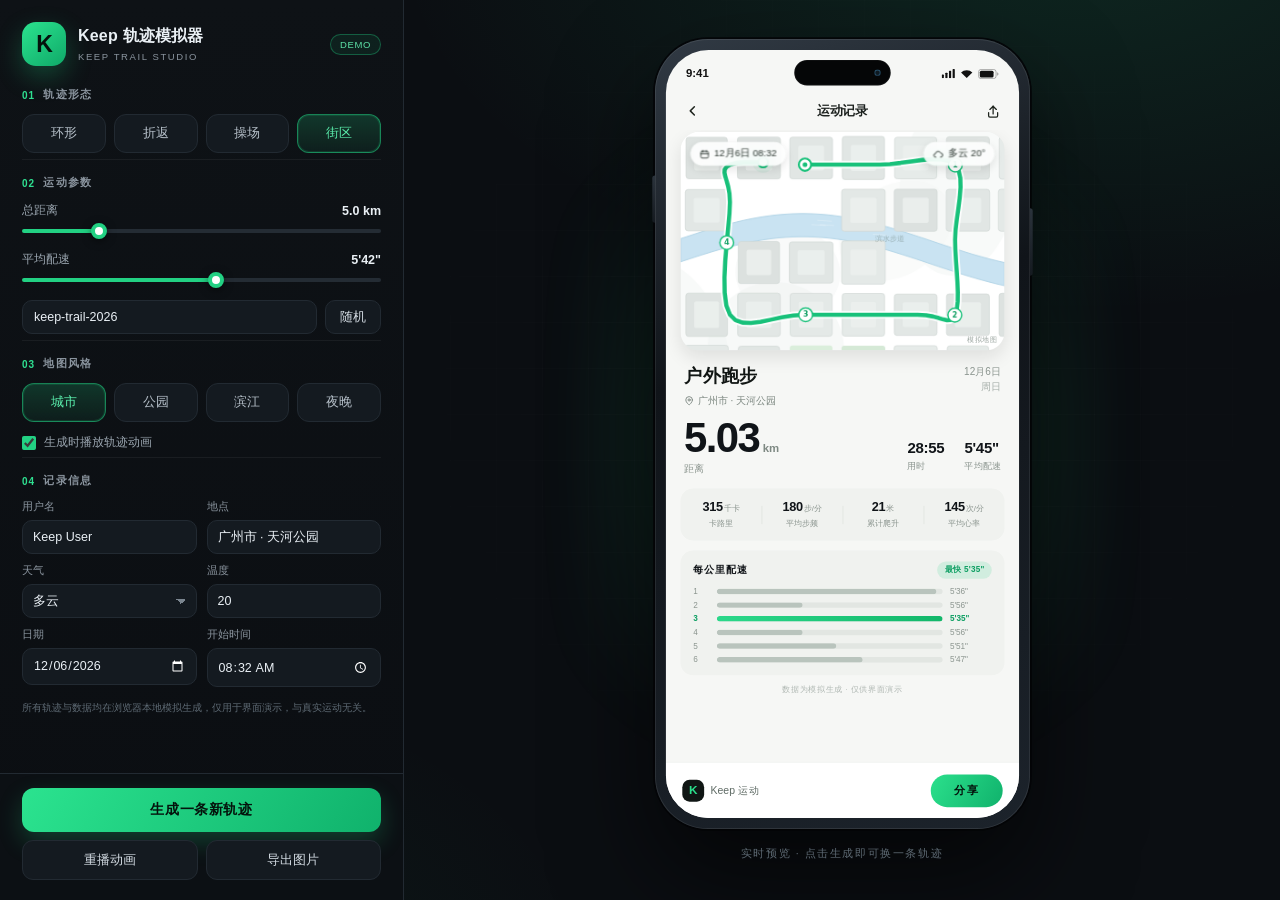
==== keep-run/index.html @ b990b06e "feat: 模拟Keep运动轨迹网页 Co-authored-by: traeagent <traeagent@users.noreply.github.com>" ====
<!DOCTYPE html>
<html lang="zh-CN">
<head>
<meta charset="UTF-8">
<meta name="viewport" content="width=device-width, initial-scale=1">
<title>Keep 轨迹模拟器 · Keep Trail Studio</title>
<style>
  :root{
    --bg:#0B0E12;
    --panel:#11151A;
    --line:#222A32;
    --text:#EAF0F5;
    --muted:#8A949E;
    --green:#22D183;
    --green-deep:#12B76A;
    --font: -apple-system, BlinkMacSystemFont, "PingFang SC", "Hiragino Sans GB", "Microsoft YaHei", "Helvetica Neue", Arial, sans-serif;
  }
  *{box-sizing:border-box;margin:0;padding:0}
  html,body{min-height:100%}
  body{
    background:
      radial-gradient(1100px 620px at 84% -8%, rgba(34,209,131,.13), transparent 62%),
      radial-gradient(900px 520px at 4% 108%, rgba(34,209,131,.07), transparent 60%),
      var(--bg);
    color:var(--text);
    font-family:var(--font);
    -webkit-font-smoothing:antialiased;
    text-rendering:optimizeLegibility;
  }
  button, input, select{font-family:inherit}
  button{cursor:pointer}
  ::selection{background:rgba(34,209,131,.28)}

  .app{display:grid;grid-template-columns:404px 1fr;min-height:100vh}

  /* ============ 左侧控制面板 ============ */
  .panel{
    height:100vh;position:sticky;top:0;display:flex;flex-direction:column;
    background:linear-gradient(180deg,#0E1216 0%,#0B0E12 100%);
    border-right:1px solid var(--line);
  }
  .brand{display:flex;align-items:center;gap:12px;padding:22px 22px 18px}
  .brand-mark{
    width:44px;height:44px;border-radius:14px;flex:none;
    background:linear-gradient(140deg,#2BE38F,#0FA968);
    display:grid;place-items:center;
    color:#04120C;font-weight:900;font-size:23px;letter-spacing:-1px;
    box-shadow:0 10px 26px rgba(34,209,131,.28);
  }
  .brand h1{font-size:16px;font-weight:700;letter-spacing:.2px}
  .brand p{font-size:9.5px;color:var(--muted);letter-spacing:1.6px;text-transform:uppercase;margin-top:4px}
  .badge{
    margin-left:auto;font-size:9.5px;padding:4px 9px;border-radius:999px;flex:none;
    border:1px solid rgba(34,209,131,.35);color:#5EE3A8;background:rgba(34,209,131,.08);
    letter-spacing:.6px;
  }

  .panel-body{flex:1;overflow-y:auto;padding:0 22px 14px;scrollbar-width:thin;scrollbar-color:#2A323B transparent}
  .panel-body::-webkit-scrollbar{width:6px}
  .panel-body::-webkit-scrollbar-thumb{background:#2A323B;border-radius:3px}
  .panel-body::-webkit-scrollbar-track{background:transparent}

  section{padding:16px 0 6px;border-top:1px solid rgba(255,255,255,.055)}
  section:first-child{border-top:none;padding-top:4px}
  h2{
    font-size:10.5px;letter-spacing:1.4px;color:var(--muted);font-weight:600;
    margin-bottom:12px;display:flex;align-items:center;gap:8px;text-transform:uppercase;
  }
  h2 i{font-style:normal;color:#2FE091;font-weight:700;font-size:10px;letter-spacing:1px}

  .chips{display:grid;grid-template-columns:repeat(4,1fr);gap:8px}
  .chip{
    padding:10px 4px;border-radius:12px;border:1px solid var(--line);
    background:#141A20;color:#B7C1CA;font-size:12.5px;font-weight:500;
    transition:border-color .18s, color .18s, background .18s, box-shadow .18s;
  }
  .chip:hover{border-color:#33404C;color:#fff}
  .chip.active{
    background:linear-gradient(180deg,rgba(34,209,131,.20),rgba(34,209,131,.07));
    border-color:rgba(34,209,131,.55);color:#5BF0AE;
    box-shadow:inset 0 0 0 1px rgba(34,209,131,.14);
  }

  .field-row{margin-bottom:14px}
  .field-row:last-child{margin-bottom:2px}
  .field-row label{display:flex;justify-content:space-between;align-items:center;font-size:12px;color:#9AA5AF}
  .field-row label b{color:#EAF0F5;font-size:12.5px;font-variant-numeric:tabular-nums;font-weight:600}
  input[type=range]{
    -webkit-appearance:none;appearance:none;width:100%;height:4px;border-radius:4px;
    background:linear-gradient(90deg,#22D183 var(--fill,50%),#242C34 var(--fill,50%));
    outline:none;margin-top:10px;
  }
  input[type=range]::-webkit-slider-thumb{
    -webkit-appearance:none;width:16px;height:16px;border-radius:50%;
    background:#fff;border:4px solid #22D183;
    box-shadow:0 2px 8px rgba(0,0,0,.5);cursor:pointer;
  }
  input[type=range]::-moz-range-thumb{
    width:9px;height:9px;border-radius:50%;background:#fff;border:4px solid #22D183;cursor:pointer;
  }

  .seed-row{display:flex;gap:8px;margin-top:2px}
  .seed-row input{
    flex:1;min-width:0;background:#141A20;border:1px solid var(--line);color:#EAF0F5;
    border-radius:10px;padding:9px 11px;font-size:12.5px;outline:none;transition:border-color .18s;
  }
  .seed-row input:focus{border-color:rgba(34,209,131,.55)}

  .ghost{
    background:#141A20;border:1px solid var(--line);color:#D3DBE2;border-radius:10px;
    padding:0 14px;font-size:12.5px;transition:border-color .18s, color .18s, background .18s;
  }
  .ghost:hover{border-color:#3A4652;color:#fff}
  .ghost:active{transform:translateY(1px)}

  .grid2{display:grid;grid-template-columns:1fr 1fr;gap:10px}
  .input{display:flex;flex-direction:column;gap:6px;font-size:10.5px;color:var(--muted)}
  .input input,.input select{
    background:#141A20;border:1px solid var(--line);color:#EAF0F5;border-radius:10px;
    padding:9px 10px;font-size:12.5px;width:100%;outline:none;color-scheme:dark;
    transition:border-color .18s;
  }
  .input input:focus,.input select:focus{border-color:rgba(34,209,131,.55)}
  .input select{appearance:none;-webkit-appearance:none;background-image:linear-gradient(45deg,transparent 50%,#7A858F 50%),linear-gradient(135deg,#7A858F 50%,transparent 50%);background-position:calc(100% - 15px) 50%,calc(100% - 10px) 50%;background-size:5px 5px,5px 5px;background-repeat:no-repeat}
  .checkbox{display:flex;align-items:center;gap:8px;font-size:12px;color:#9AA5AF;margin-top:12px;cursor:pointer;user-select:none}
  .checkbox input{accent-color:#22D183;width:14px;height:14px}
  .hint{font-size:10px;color:#5E6A74;line-height:1.7;margin-top:12px}

  .panel-actions{
    padding:14px 22px 20px;border-top:1px solid var(--line);background:#0C1014;
    display:grid;grid-template-columns:1fr 1fr;gap:8px;flex:none;
  }
  .primary{
    grid-column:1/-1;height:44px;border:none;border-radius:12px;
    background:linear-gradient(120deg,#2BE38F,#10B26C);
    color:#04130C;font-size:13.5px;font-weight:800;letter-spacing:.6px;
    box-shadow:0 10px 24px rgba(34,209,131,.24);transition:filter .18s, transform .08s;
  }
  .primary:hover{filter:brightness(1.06)}
  .primary:active{transform:translateY(1px)}
  .panel-actions .ghost{height:40px;border-radius:11px}

  /* ============ 右侧舞台 ============ */
  .stage{
    position:relative;display:flex;flex-direction:column;align-items:center;justify-content:center;
    gap:18px;padding:32px 24px;min-height:100vh;overflow:hidden;
  }
  .stage::before{
    content:'';position:absolute;inset:0;pointer-events:none;
    background-image:
      linear-gradient(rgba(255,255,255,.026) 1px,transparent 1px),
      linear-gradient(90deg,rgba(255,255,255,.026) 1px,transparent 1px);
    background-size:46px 46px;
    -webkit-mask-image:radial-gradient(circle at 50% 42%,#000 0%,transparent 74%);
    mask-image:radial-gradient(circle at 50% 42%,#000 0%,transparent 74%);
  }
  .phone-holder{position:relative;isolation:isolate}
  .phone-holder::before{
    content:'';position:absolute;inset:-70px;z-index:-1;pointer-events:none;
    background:radial-gradient(circle,rgba(34,209,131,.17),transparent 66%);
    filter:blur(26px);
  }
  .stage-caption{font-size:10.5px;color:#5E6A74;letter-spacing:1.6px;position:relative;z-index:1}

  .phone{
    position:absolute;top:0;left:0;width:412px;height:868px;padding:12px;
    border-radius:58px;transform-origin:top left;
    background:linear-gradient(160deg,#313A44 0%,#101419 38%,#1C232B 100%);
    box-shadow:
      0 50px 110px rgba(0,0,0,.62),
      0 0 0 1px rgba(255,255,255,.09) inset,
      0 0 0 2px #05070A;
  }
  .phone::before{
    content:'';position:absolute;right:-3px;top:186px;width:3px;height:74px;border-radius:0 3px 3px 0;
    background:linear-gradient(180deg,#2B333C,#151A20);
  }
  .phone::after{
    content:'';position:absolute;left:-3px;top:150px;width:3px;height:52px;border-radius:3px 0 0 3px;
    background:linear-gradient(180deg,#2B333C,#151A20);
  }

  .screen{
    position:relative;width:100%;height:100%;border-radius:47px;overflow:hidden;
    background:#F6F7F5;color:#101418;display:flex;flex-direction:column;
  }
  .island{
    position:absolute;top:11px;left:50%;transform:translateX(-50%);
    width:106px;height:28px;border-radius:16px;background:#050607;z-index:20;
    box-shadow:inset 0 0 0 1px rgba(255,255,255,.05);
  }
  .island::after{
    content:'';position:absolute;right:11px;top:50%;transform:translateY(-50%);
    width:7px;height:7px;border-radius:50%;background:#0F1A22;
    box-shadow:inset 0 0 0 1px rgba(90,190,255,.35);
  }

  .statusbar{
    height:46px;flex:none;display:flex;align-items:center;justify-content:space-between;
    padding:6px 22px 0;font-size:12.5px;font-weight:600;color:#111;
  }
  .sb-icons{display:flex;align-items:center;gap:5px}
  .sb-icons svg{display:block}

  .navbar{
    height:42px;flex:none;display:flex;align-items:center;justify-content:space-between;
    padding:0 14px;
  }
  .navbar .nav-title{font-size:14px;font-weight:600;color:#1C211E}
  .icon-btn{
    width:30px;height:30px;border-radius:50%;border:none;background:transparent;color:#20261F;
    display:grid;place-items:center;
  }
  .icon-btn:hover{background:#EDEFEC}

  .screen-scroll{
    flex:1;overflow-y:auto;overflow-x:hidden;scrollbar-width:none;
    padding-bottom:6px;
  }
  .screen-scroll::-webkit-scrollbar{display:none}

  .map-card{
    position:relative;height:240px;margin:2px 16px 0;border-radius:20px;overflow:hidden;
    background:#E9ECEA;box-shadow:0 8px 20px rgba(16,24,20,.10);
  }
  .map-card canvas{position:absolute;inset:0;width:100%;height:100%;display:block}
  .map-chip{
    position:absolute;top:11px;display:flex;align-items:center;gap:5px;
    padding:6px 10px;border-radius:999px;background:rgba(255,255,255,.84);
    -webkit-backdrop-filter:blur(8px);backdrop-filter:blur(8px);
    font-size:10.5px;color:#26312B;font-weight:500;
    box-shadow:0 4px 12px rgba(0,0,0,.12);
  }
  .map-chip.left{left:11px}
  .map-chip.right{right:11px}
  .map-attr{
    position:absolute;right:8px;bottom:6px;font-size:8px;letter-spacing:.3px;
    color:rgba(60,80,70,.5);
  }

  .headline{display:flex;justify-content:space-between;align-items:flex-start;padding:15px 20px 2px}
  .act-name{font-size:20px;font-weight:700;letter-spacing:.2px;color:#111614}
  .act-meta{display:flex;align-items:center;gap:4px;color:#7C8780;font-size:11px;margin-top:6px}
  .act-meta svg{flex:none}
  .act-date{font-size:11px;color:#8B958F;text-align:right;line-height:1.55;font-weight:500}
  .act-date span{color:#A6AFAA;font-weight:400}

  .hero{display:flex;align-items:flex-end;padding:8px 20px 14px;gap:18px}
  .hero-num{display:flex;align-items:baseline;gap:4px}
  .hero-num span{
    font-size:46px;font-weight:800;letter-spacing:-1.8px;line-height:1;
    font-variant-numeric:tabular-nums;
  }
  .hero-num em{font-style:normal;font-size:12.5px;color:#7E8983;font-weight:600}
  .hero-label{font-size:10.5px;color:#8A948E;margin-top:5px}
  .hero-side{display:flex;gap:22px;margin-left:auto;padding-bottom:3px}
  .hero-side>div{display:flex;flex-direction:column;gap:4px}
  .hero-side b{font-size:16.5px;font-weight:700;font-variant-numeric:tabular-nums;letter-spacing:-.3px}
  .hero-side span{font-size:10px;color:#8A948E}

  .metrics{
    margin:0 16px;display:grid;grid-template-columns:repeat(4,1fr);
    background:#F0F2EF;border-radius:14px;padding:12px 0;
  }
  .metric{text-align:center;position:relative}
  .metric b{display:block;font-size:14px;font-weight:700;font-variant-numeric:tabular-nums;letter-spacing:-.3px}
  .metric b em{font-style:normal;font-size:8.5px;color:#8A948E;margin-left:1px;font-weight:500}
  .metric span{font-size:9px;color:#8A948E;margin-top:3px;display:block}
  .metric+.metric::before{
    content:'';position:absolute;left:0;top:50%;transform:translateY(-50%);
    width:1px;height:20px;background:#E1E5E1;
  }

  .splits-card{margin:11px 16px 0;background:#F0F2EF;border-radius:14px;padding:12px 14px}
  .splits-head{display:flex;justify-content:space-between;align-items:center;font-size:11.5px;font-weight:600;margin-bottom:9px}
  .pill{
    font-size:9px;color:#0E9F63;background:rgba(34,209,131,.15);padding:3px 8px;
    border-radius:999px;font-weight:600;letter-spacing:.2px;
  }
  .splits{max-height:128px;overflow-y:auto;scrollbar-width:none;display:flex;flex-direction:column;gap:5px;padding-right:2px}
  .splits::-webkit-scrollbar{display:none}
  .split{
    display:grid;grid-template-columns:18px 1fr 44px;gap:8px;align-items:center;
    font-size:9px;color:#8B958F;font-variant-numeric:tabular-nums;
  }
  .split .bar{height:6px;border-radius:4px;background:#E2E6E2;overflow:hidden}
  .split .bar i{display:block;height:100%;border-radius:4px;background:#B9C4BD;transition:width .45s ease}
  .split.fast{color:#0E9F63;font-weight:600}
  .split.fast .bar i{background:linear-gradient(90deg,#2BD88A,#12B76A)}

  .screen-foot{text-align:center;font-size:8.5px;color:#AFB7B2;letter-spacing:.5px;padding:10px 0 4px}

  .bottom-bar{
    flex:none;height:62px;display:flex;align-items:center;gap:10px;
    padding:0 18px;border-top:1px solid #ECEFEC;background:#FFFFFF;
  }
  .bb-left{display:flex;align-items:center;gap:7px;font-size:11.5px;color:#5E6A64;font-weight:500}
  .bb-left .k{
    width:24px;height:24px;border-radius:8px;background:#101614;color:#2BE08C;
    display:grid;place-items:center;font-weight:900;font-size:13px;
  }
  .share-btn{
    margin-left:auto;height:36px;padding:0 26px;border-radius:999px;border:none;
    background:linear-gradient(120deg,#2BE08C,#10B26C);color:#04130C;
    font-size:12.5px;font-weight:700;letter-spacing:.5px;
  }

  .toast{
    position:fixed;left:50%;bottom:34px;transform:translate(-50%,18px);
    background:#101614;color:#DFF7EA;border:1px solid rgba(34,209,131,.35);
    padding:10px 18px;border-radius:999px;font-size:12px;opacity:0;pointer-events:none;
    transition:opacity .28s, transform .28s;z-index:99;box-shadow:0 16px 40px rgba(0,0,0,.5);
  }
  .toast.show{opacity:1;transform:translate(-50%,0)}

  .modal{
    position:fixed;inset:0;z-index:120;display:none;place-items:center;padding:26px;
    background:rgba(4,7,9,.72);-webkit-backdrop-filter:blur(9px);backdrop-filter:blur(9px);
  }
  .modal.show{display:grid}
  .modal-card{
    width:min(560px,100%);max-height:92vh;display:flex;flex-direction:column;gap:12px;
    background:#10151A;border:1px solid #26303A;border-radius:20px;padding:14px;
    box-shadow:0 40px 100px rgba(0,0,0,.6);
  }
  .modal-head{
    display:flex;align-items:center;justify-content:space-between;padding:2px 4px;
    font-size:12.5px;color:#C9D3DB;font-weight:600;letter-spacing:.4px;
  }
  .modal-close{
    width:26px;height:26px;border-radius:50%;border:none;background:#1B222A;color:#97A3AD;
    font-size:15px;line-height:1;display:grid;place-items:center;
  }
  .modal-close:hover{background:#232C36;color:#fff}
  .modal-body{
    flex:1;min-height:0;display:flex;align-items:center;justify-content:center;
    background:#0A0E12;border-radius:12px;overflow:hidden;
  }
  .modal-body img{display:block;max-width:100%;max-height:64vh;object-fit:contain}
  .modal-foot{display:grid;grid-template-columns:1fr 1fr;gap:10px}
  .modal-foot .ghost,.modal-foot .primary{height:42px;border-radius:11px;font-size:13px}
  .modal-foot .primary{grid-column:auto}

  @media (max-width: 980px){
    .app{grid-template-columns:1fr}
    .panel{position:static;height:auto;border-right:none;border-bottom:1px solid var(--line)}
    .panel-body{overflow:visible;max-height:none}
    .stage{min-height:auto;padding:26px 16px 46px}
  }
  @media (max-width: 460px){
    .chips{grid-template-columns:repeat(2,1fr)}
    .grid2{gap:8px}
  }
</style>
</head>
<body>
<div class="app">
  <aside class="panel">
    <div class="brand">
      <div class="brand-mark">K</div>
      <div>
        <h1>Keep 轨迹模拟器</h1>
        <p>Keep Trail Studio</p>
      </div>
      <span class="badge">DEMO</span>
    </div>

    <div class="panel-body">
      <section>
        <h2><i>01</i>轨迹形态</h2>
        <div class="chips" id="shapeChips">
          <button class="chip" data-v="loop">环形</button>
          <button class="chip" data-v="outback">折返</button>
          <button class="chip" data-v="track">操场</button>
          <button class="chip active" data-v="city">街区</button>
        </div>
      </section>

      <section>
        <h2><i>02</i>运动参数</h2>
        <div class="field-row">
          <label>总距离 <b id="distLabel">5.0 km</b></label>
          <input type="range" id="distRange" min="1" max="21" step="0.5" value="5">
        </div>
        <div class="field-row">
          <label>平均配速 <b id="paceLabel">5'42"</b></label>
          <input type="range" id="paceRange" min="210" max="450" step="5" value="342">
        </div>
        <div class="seed-row">
          <input id="seedInput" value="keep-trail-2026" spellcheck="false" aria-label="随机种子">
          <button class="ghost" id="diceBtn" title="换一个随机种子">随机</button>
        </div>
      </section>

      <section>
        <h2><i>03</i>地图风格</h2>
        <div class="chips" id="styleChips">
          <button class="chip active" data-v="city">城市</button>
          <button class="chip" data-v="park">公园</button>
          <button class="chip" data-v="river">滨江</button>
          <button class="chip" data-v="night">夜晚</button>
        </div>
        <label class="checkbox"><input type="checkbox" id="animToggle" checked> 生成时播放轨迹动画</label>
      </section>

      <section>
        <h2><i>04</i>记录信息</h2>
        <div class="grid2">
          <label class="input"><span>用户名</span><input id="userInput" value="Keep User" maxlength="16"></label>
          <label class="input"><span>地点</span><input id="locInput" value="广州市 · 天河公园" maxlength="22"></label>
          <label class="input"><span>天气</span>
            <select id="weatherSelect">
              <option>多云</option>
              <option>晴</option>
              <option>阴</option>
              <option>小雨</option>
              <option>微风</option>
            </select>
          </label>
          <label class="input"><span>温度</span><input id="tempInput" type="number" value="20" min="-10" max="45"></label>
          <label class="input"><span>日期</span><input id="dateInput" type="date"></label>
          <label class="input"><span>开始时间</span><input id="timeInput" type="time" value="08:32"></label>
        </div>
        <div class="hint">所有轨迹与数据均在浏览器本地模拟生成，仅用于界面演示，与真实运动无关。</div>
      </section>
    </div>

    <div class="panel-actions">
      <button class="primary" id="regenBtn">生成一条新轨迹</button>
      <button class="ghost" id="replayBtn">重播动画</button>
      <button class="ghost" id="exportBtn">导出图片</button>
    </div>
  </aside>

  <main class="stage">
    <div class="phone-holder" id="phoneHolder">
      <div class="phone" id="phone">
        <div class="screen">
          <div class="island"></div>

          <div class="statusbar">
            <span>9:41</span>
            <div class="sb-icons">
              <svg width="15" height="10" viewBox="0 0 15 10" fill="none" aria-hidden="true"><rect x="0" y="6" width="2.4" height="4" rx=".7" fill="#111"/><rect x="4" y="4" width="2.4" height="6" rx=".7" fill="#111"/><rect x="8" y="2" width="2.4" height="8" rx=".7" fill="#111"/><rect x="12" y="0" width="2.4" height="10" rx=".7" fill="#111"/></svg>
              <svg width="15" height="11" viewBox="0 0 16 12" fill="none" aria-hidden="true"><path d="M8 10.6 1.2 4.2a9.6 9.6 0 0 1 13.6 0L8 10.6Z" fill="#111"/></svg>
              <svg width="23" height="11" viewBox="0 0 25 12" fill="none" aria-hidden="true"><rect x="0.5" y="0.5" width="21" height="11" rx="3" stroke="#111" stroke-opacity=".38"/><rect x="2" y="2" width="16.5" height="8" rx="1.8" fill="#111"/><path d="M23 4v4a2.2 2.2 0 0 0 0-4Z" fill="#111" fill-opacity=".45"/></svg>
            </div>
          </div>

          <div class="navbar">
            <button class="icon-btn" aria-label="返回">
              <svg width="18" height="18" viewBox="0 0 24 24" fill="none" stroke="currentColor" stroke-width="2.2" stroke-linecap="round" stroke-linejoin="round"><path d="M15 18l-6-6 6-6"/></svg>
            </button>
            <span class="nav-title">运动记录</span>
            <button class="icon-btn" aria-label="分享">
              <svg width="17" height="17" viewBox="0 0 24 24" fill="none" stroke="currentColor" stroke-width="2" stroke-linecap="round" stroke-linejoin="round"><path d="M12 16V4"/><path d="M7 9l5-5 5 5"/><path d="M5 14v5a2 2 0 0 0 2 2h10a2 2 0 0 0 2-2v-5"/></svg>
            </button>
          </div>

          <div class="screen-scroll" id="screenScroll">
            <div class="map-card">
              <canvas id="mapCanvas"></canvas>
              <div class="map-chip left">
                <svg width="11" height="11" viewBox="0 0 24 24" fill="none" stroke="currentColor" stroke-width="2" stroke-linecap="round" stroke-linejoin="round"><rect x="3" y="5" width="18" height="16" rx="3"/><path d="M8 3v4M16 3v4M3 11h18"/></svg>
                <span id="chipDate">11月22日 08:32</span>
              </div>
              <div class="map-chip right">
                <svg width="12" height="12" viewBox="0 0 24 24" fill="none" stroke="currentColor" stroke-width="2" stroke-linecap="round" stroke-linejoin="round"><path d="M17.5 19.5a4.5 4.5 0 0 0 .3-9 6 6 0 0 0-11.5 1.2A3.9 3.9 0 0 0 7 19.5"/></svg>
                <span id="chipWeather">多云 20°</span>
              </div>
              <div class="map-attr">模拟地图</div>
            </div>

            <div class="headline">
              <div>
                <div class="act-name">户外跑步</div>
                <div class="act-meta">
                  <svg width="11" height="11" viewBox="0 0 24 24" fill="none" stroke="currentColor" stroke-width="2.2" stroke-linecap="round" stroke-linejoin="round"><path d="M20 10c0 6-8 12-8 12S4 16 4 10a8 8 0 0 1 16 0Z"/><circle cx="12" cy="10" r="2.6"/></svg>
                  <span id="locText">广州市 · 天河公园</span>
                </div>
              </div>
              <div class="act-date" id="dateText">11月22日<br><span>周六</span></div>
            </div>

            <div class="hero">
              <div>
                <div class="hero-num"><span id="distVal">5.02</span><em>km</em></div>
                <div class="hero-label">距离</div>
              </div>
              <div class="hero-side">
                <div><b id="timeVal">28:38</b><span>用时</span></div>
                <div><b id="paceVal">5'42"</b><span>平均配速</span></div>
              </div>
            </div>

            <div class="metrics">
              <div class="metric"><b id="calVal">312<em>千卡</em></b><span>卡路里</span></div>
              <div class="metric"><b id="cadVal">174<em>步/分</em></b><span>平均步频</span></div>
              <div class="metric"><b id="eleVal">18<em>米</em></b><span>累计爬升</span></div>
              <div class="metric"><b id="hrVal">152<em>次/分</em></b><span>平均心率</span></div>
            </div>

            <div class="splits-card">
              <div class="splits-head">
                <span>每公里配速</span>
                <span class="pill" id="fastestPill">最快 5'28"</span>
              </div>
              <div class="splits" id="splits"></div>
            </div>

            <div class="screen-foot">数据为模拟生成 · 仅供界面演示</div>
          </div>

          <div class="bottom-bar">
            <div class="bb-left"><span class="k">K</span>Keep 运动</div>
            <button class="share-btn">分享</button>
          </div>
        </div>
      </div>
    </div>
    <p class="stage-caption">实时预览 · 点击生成即可换一条轨迹</p>
  </main>
</div>

<div class="toast" id="toast">已导出轨迹图片</div>

<div class="modal" id="posterModal">
  <div class="modal-card">
    <div class="modal-head">
      <span>分享图预览 · 1080 × 1440</span>
      <button class="modal-close" id="modalClose" aria-label="关闭">×</button>
    </div>
    <div class="modal-body"><img id="posterImg" alt="运动轨迹分享图预览"></div>
    <div class="modal-foot">
      <button class="ghost" id="modalCancel">关闭</button>
      <button class="primary" id="modalDownload">下载 PNG</button>
    </div>
  </div>
</div>

<script>
(function(){
  'use strict';

  /* ============================ 基础工具 ============================ */
  var FONT = '"PingFang SC","SF Pro Display","Hiragino Sans GB","Microsoft YaHei",system-ui,-apple-system,sans-serif';
  var PHONE_W = 412, PHONE_H = 868;

  function $(s, r){ return (r || document).querySelector(s); }
  function clamp(v, a, b){ return Math.max(a, Math.min(b, v)); }
  function lerp(a, b, t){ return a + (b - a) * t; }
  function easeOutCubic(t){ return 1 - Math.pow(1 - t, 3); }

  function hashSeed(str){
    var h = 2166136261;
    str = String(str);
    for (var i = 0; i < str.length; i++){
      h ^= str.charCodeAt(i);
      h = Math.imul(h, 16777619);
    }
    return h >>> 0;
  }
  function mulberry32(a){
    return function(){
      a |= 0; a = (a + 0x6D2B79F5) | 0;
      var t = Math.imul(a ^ (a >>> 15), 1 | a);
      t = (t + Math.imul(t ^ (t >>> 7), 61 | t)) ^ t;
      return ((t ^ (t >>> 14)) >>> 0) / 4294967296;
    };
  }
  function withAlpha(hex, a){
    if (typeof hex !== 'string' || hex.charAt(0) !== '#') return hex;
    var n = parseInt(hex.slice(1), 16);
    return 'rgba(' + (n >> 16) + ',' + ((n >> 8) & 255) + ',' + (n & 255) + ',' + a + ')';
  }
  function tint(hex, amt){
    if (typeof hex !== 'string' || hex.charAt(0) !== '#') return hex;
    var n = parseInt(hex.slice(1), 16);
    var r = (n >> 16) & 255, g = (n >> 8) & 255, b = n & 255;
    var f = function(v){ return clamp(Math.round(v + 255 * amt), 0, 255); };
    return 'rgb(' + f(r) + ',' + f(g) + ',' + f(b) + ')';
  }
  function round2(v){ return Math.round(v * 100) / 100; }
  function fmtTime(sec){
    sec = Math.max(0, Math.round(sec));
    var h = Math.floor(sec / 3600), m = Math.floor((sec % 3600) / 60), s = sec % 60;
    var mm = String(m).padStart(2, '0'), ss = String(s).padStart(2, '0');
    return h > 0 ? h + ':' + mm + ':' + ss : mm + ':' + ss;
  }
  function fmtPace(sec){
    sec = Math.max(0, Math.round(sec));
    var m = Math.floor(sec / 60), s = sec % 60;
    return m + "'" + String(s).padStart(2, '0') + '"';
  }
  function fmtNum(n){
    return Math.round(n).toLocaleString('en-US');
  }
  function todayStr(){
    var d = new Date();
    return d.getFullYear() + '-' + String(d.getMonth() + 1).padStart(2, '0') + '-' + String(d.getDate()).padStart(2, '0');
  }
  function parseDate(str){
    var p = (str || todayStr()).split('-').map(Number);
    return new Date(p[0], (p[1] || 1) - 1, p[2] || 1);
  }
  function rrPath(ctx, x, y, w, h, r){
    r = Math.min(r, w / 2, h / 2);
    ctx.beginPath();
    ctx.moveTo(x + r, y);
    ctx.arcTo(x + w, y, x + w, y + h, r);
    ctx.arcTo(x + w, y + h, x, y + h, r);
    ctx.arcTo(x, y + h, x, y, r);
    ctx.arcTo(x, y, x + w, y, r);
    ctx.closePath();
  }

  /* ============================ 地图配色 ============================ */
  var PALETTES = {
    city: {
      road:'#FFFFFF', land:'#F0F3F1', block:'#E2E7E5', blockTop:'#EBEFED',
      blockLine:'#D2D8D6', park:'#D7EBD8', tree:'#A6D3AC', water:'#C9E3F2',
      waterLine:'#B4D6E8', route:'#18C17A', casing:'#FFFFFF', markerText:'#0F9F63',
      label:'rgba(90,110,100,.42)', glow:false
    },
    park: {
      road:'#FBF8F1', land:'#F2EFE5', block:'#E6E2D5', blockTop:'#EFEBDF',
      blockLine:'#D8D3C2', park:'#CDE7C2', tree:'#99C98E', water:'#C7E1E9',
      waterLine:'#B2D3DE', route:'#16B873', casing:'#FBF8F1', markerText:'#0F9F63',
      label:'rgba(100,110,90,.42)', glow:false
    },
    river: {
      road:'#FFFFFF', land:'#EFF2F1', block:'#E1E6E4', blockTop:'#EAEEEC',
      blockLine:'#D0D6D3', park:'#D5EAD5', tree:'#A3D0A8', water:'#BEDDF1',
      waterLine:'#A8CFE6', route:'#0FB981', casing:'#FFFFFF', markerText:'#0A9C6C',
      label:'rgba(80,105,115,.42)', glow:false
    },
    night: {
      road:'#232A32', land:'#1E242B', block:'#2A313A', blockTop:'#313944',
      blockLine:'#353D47', park:'#22322B', tree:'#2E5741', water:'#172C36',
      waterLine:'#1F3A46', route:'#2BE08C', casing:'#0E1318', markerText:'#0B3B26',
      label:'rgba(150,170,165,.34)', glow:true
    }
  };

  /* ============================ 轨迹生成 ============================ */
  function genLoop(rng){
    var pts = [], N = 200;
    var base = 0.72 + rng() * 0.07;
    var squash = 0.70 + rng() * 0.24;
    var terms = [];
    var count = 3 + Math.floor(rng() * 2);
    for (var i = 0; i < count; i++){
      terms.push({
        k: 2 + i + (rng() < 0.4 ? 1 : 0),
        a: (0.035 + rng() * 0.075) / (i + 1),
        p: rng() * Math.PI * 2
      });
    }
    for (var j = 0; j < N; j++){
      var t = j / N * Math.PI * 2;
      var r = base;
      for (var k = 0; k < terms.length; k++){
        r += terms[k].a * Math.cos(terms[k].k * t + terms[k].p);
      }
      pts.push([r * Math.cos(t) * 1.0, r * Math.sin(t) * squash]);
    }
    return pts;
  }

  function genOutBack(rng){
    var forward = [], N = 120;
    var amp = 0.10 + rng() * 0.13;
    var freq = 1.1 + rng() * 1.6;
    var phase = rng() * Math.PI * 2;
    var bend = 0.12 + rng() * 0.22;
    for (var i = 0; i <= N; i++){
      var u = i / N;
      var x = -0.9 + u * 1.8;
      var y = Math.sin(u * Math.PI * freq + phase) * amp
            + Math.sin(u * Math.PI) * bend
            + Math.sin(u * Math.PI * 2) * 0.03;
      forward.push([x, y]);
    }
    var back = [];
    for (var j = forward.length - 1; j >= 0; j--){
      var off = 0.055 + 0.018 * Math.sin(j * 0.23);
      back.push([forward[j][0] + 0.01, forward[j][1] + off]);
    }
    return forward.concat(back);
  }

  function genTrack(rng){
    var pts = [], laps = 3 + Math.floor(rng() * 2);
    var per = 200;
    var a = 0.80, b = 0.50, e = 3.4;
    var expo = 2 / e;
    for (var l = 0; l < laps; l++){
      var off = l * 0.022;
      for (var i = 0; i < per; i++){
        var t = i / per * Math.PI * 2;
        var ct = Math.cos(t), st = Math.sin(t);
        var x = (a + off) * Math.sign(ct) * Math.pow(Math.abs(ct), expo);
        var y = (b + off) * Math.sign(st) * Math.pow(Math.abs(st), expo);
        pts.push([x, y]);
      }
    }
    return pts;
  }

  function genCity(rng){
    var n = 5 + Math.floor(rng() * 4);
    var g = 0.22;
    var baseR = 0.58 + rng() * 0.24;
    var startA = rng() * Math.PI * 2;
    var corners = [];
    for (var i = 0; i < n; i++){
      var a = startA + i / n * Math.PI * 2 + (rng() - 0.5) * 0.36;
      var r = baseR * (0.78 + rng() * 0.42);
      var x = Math.round(Math.cos(a) * r / g) * g;
      var y = Math.round(Math.sin(a) * r * 0.86 / g) * g;
      corners.push([x, y]);
    }
    var pts = [];
    for (var j = 0; j < corners.length; j++){
      var c1 = corners[j], c2 = corners[(j + 1) % corners.length];
      pts.push([c1[0], c1[1]]);
      var corner = rng() < 0.5 ? [c2[0], c1[1]] : [c1[0], c2[1]];
      var prev = pts[pts.length - 1];
      if (Math.abs(corner[0] - prev[0]) > 1e-6 || Math.abs(corner[1] - prev[1]) > 1e-6){
        pts.push(corner);
      }
    }
    // 去掉连续重复点
    var clean = [];
    for (var m = 0; m < pts.length; m++){
      var p = pts[m];
      var q = clean[clean.length - 1];
      if (!q || Math.abs(p[0] - q[0]) > 1e-6 || Math.abs(p[1] - q[1]) > 1e-6) clean.push(p);
    }
    return clean;
  }

  function catmullRom(pts, closed){
    if (pts.length < 3) return pts.slice();
    var P;
    if (closed){
      P = [pts[pts.length - 1]].concat(pts, [pts[0], pts[1]]);
    } else {
      P = [pts[0]].concat(pts, [pts[pts.length - 1]]);
    }
    var out = [];
    var segs = closed ? pts.length : pts.length - 1;
    var steps = 8;
    for (var i = 0; i < segs; i++){
      var p0 = P[i], p1 = P[i + 1], p2 = P[i + 2], p3 = P[i + 3];
      for (var j = 0; j < steps; j++){
        var t = j / steps, t2 = t * t, t3 = t2 * t;
        var x = 0.5 * (2 * p1[0] + (-p0[0] + p2[0]) * t +
          (2 * p0[0] - 5 * p1[0] + 4 * p2[0] - p3[0]) * t2 +
          (-p0[0] + 3 * p1[0] - 3 * p2[0] + p3[0]) * t3);
        var y = 0.5 * (2 * p1[1] + (-p0[1] + p2[1]) * t +
          (2 * p0[1] - 5 * p1[1] + 4 * p2[1] - p3[1]) * t2 +
          (-p0[1] + 3 * p1[1] - 3 * p2[1] + p3[1]) * t3);
        out.push([x, y]);
      }
    }
    out.push(closed ? out[0].slice() : pts[pts.length - 1].slice());
    return out;
  }

  function buildRoute(shape, rng){
    var raw;
    if (shape === 'loop') raw = genLoop(rng);
    else if (shape === 'outback') raw = genOutBack(rng);
    else if (shape === 'track') raw = genTrack(rng);
    else raw = genCity(rng);
    var closed = (shape === 'loop' || shape === 'city');
    return catmullRom(raw, closed);
  }

  function fitPoints(pts, w, h, pad){
    var minX = Infinity, maxX = -Infinity, minY = Infinity, maxY = -Infinity;
    for (var i = 0; i < pts.length; i++){
      var p = pts[i];
      if (p[0] < minX) minX = p[0];
      if (p[0] > maxX) maxX = p[0];
      if (p[1] < minY) minY = p[1];
      if (p[1] > maxY) maxY = p[1];
    }
    var bw = Math.max(1e-6, maxX - minX), bh = Math.max(1e-6, maxY - minY);
    var s = Math.min((w - pad * 2) / bw, (h - pad * 2) / bh);
    var cx = (minX + maxX) / 2, cy = (minY + maxY) / 2;
    var out = [];
    for (var j = 0; j < pts.length; j++){
      out.push([w / 2 + (pts[j][0] - cx) * s, h / 2 + (pts[j][1] - cy) * s]);
    }
    return out;
  }

  function cumulative(pts){
    var L = [0];
    for (var i = 1; i < pts.length; i++){
      L.push(L[i - 1] + Math.hypot(pts[i][0] - pts[i - 1][0], pts[i][1] - pts[i - 1][1]));
    }
    return L;
  }

  function makeScreen(norm, w, h, pad){
    var pts = fitPoints(norm, w, h, pad);
    var L = cumulative(pts);
    return { pts: pts, L: L, total: L[L.length - 1] || 1 };
  }

  /* ============================ 地图底图 ============================ */
  function drawBase(ctx, w, h, style, seed){
    var pal = PALETTES[style] || PALETTES.city;
    var rng = mulberry32(hashSeed(seed + '|' + style + '|map'));
    var scale = w / 358;

    ctx.fillStyle = pal.road;
    ctx.fillRect(0, 0, w, h);

    // 底噪
    for (var i = 0; i < 5; i++){
      ctx.globalAlpha = 0.35 + rng() * 0.2;
      ctx.fillStyle = pal.land;
      ctx.beginPath();
      ctx.ellipse(rng() * w, rng() * h, w * (0.16 + rng() * 0.2), h * (0.12 + rng() * 0.2), rng() * 3, 0, Math.PI * 2);
      ctx.fill();
    }
    ctx.globalAlpha = 1;

    // 水系
    var hasWater = style !== 'park' || rng() < 0.4;
    var riverBase = h * (0.48 + rng() * 0.24);
    var riverAmp = h * (0.05 + rng() * 0.08);
    var riverFreq = 0.9 + rng() * 1.2;
    var riverPhase = rng() * Math.PI * 2;
    var riverW = h * (0.09 + rng() * 0.055);
    var riverY = function(x){
      return riverBase + Math.sin(x / w * Math.PI * riverFreq + riverPhase) * riverAmp;
    };
    if (hasWater){
      ctx.beginPath();
      for (var x = 0; x <= w; x += 4) ctx.lineTo(x, riverY(x) - riverW / 2);
      for (var x2 = w; x2 >= 0; x2 -= 4) ctx.lineTo(x2, riverY(x2) + riverW / 2);
      ctx.closePath();
      ctx.fillStyle = pal.water;
      ctx.fill();
      ctx.strokeStyle = pal.waterLine;
      ctx.lineWidth = 1;
      ctx.stroke();
      // 水面波光
      ctx.globalAlpha = 0.35;
      ctx.strokeStyle = '#FFFFFF';
      ctx.lineWidth = 0.8 * scale;
      for (var b = 0; b < 4; b++){
        var bx = w * (0.12 + rng() * 0.7);
        var by = riverY(bx) + (rng() - 0.5) * riverW * 0.5;
        ctx.beginPath();
        ctx.moveTo(bx, by);
        ctx.lineTo(bx + 16 * scale, by + 1);
        ctx.stroke();
      }
      ctx.globalAlpha = 1;
    }

    // 街区块
    var cell = Math.max(46, w / 6.2);
    var gap = cell * (0.15 + rng() * 0.04);
    var cols = Math.ceil(w / cell) + 1;
    var rows = Math.ceil(h / cell) + 1;

    var parkSet = {};
    var clusters = 1 + Math.floor(rng() * 2);
    for (var c = 0; c < clusters; c++){
      var pr = Math.floor(rng() * rows), pc = Math.floor(rng() * cols);
      var pw = 1 + Math.floor(rng() * 2), ph = 1 + Math.floor(rng() * 2);
      for (var r0 = pr; r0 < pr + ph; r0++){
        for (var c0 = pc; c0 < pc + pw; c0++) parkSet[r0 + ',' + c0] = true;
      }
    }

    var parkLabel = null;

    for (var r = 0; r < rows; r++){
      for (var c1 = 0; c1 < cols; c1++){
        var baseX = c1 * cell, baseY = r * cell;
        var cx = baseX + cell / 2, cy = baseY + cell / 2;
        if (hasWater && Math.abs(cy - riverY(cx)) < riverW / 2 + cell * 0.18) continue;

        var isPark = !!parkSet[r + ',' + c1];
        var bw = cell - gap + (rng() - 0.5) * cell * 0.05;
        var bh2 = cell - gap + (rng() - 0.5) * cell * 0.05;
        var bx = baseX + (cell - bw) / 2;
        var by = baseY + (cell - bh2) / 2;

        rrPath(ctx, bx, by, bw, bh2, 3 * scale);
        if (isPark){
          ctx.fillStyle = tint(pal.park, (rng() - 0.5) * 0.035);
          ctx.fill();
          if (!parkLabel) parkLabel = [cx, cy];
          var trees = 4 + Math.floor(rng() * 4);
          for (var t = 0; t < trees; t++){
            var tx = bx + 4 * scale + rng() * Math.max(1, bw - 8 * scale);
            var ty = by + 4 * scale + rng() * Math.max(1, bh2 - 8 * scale);
            ctx.fillStyle = pal.tree;
            ctx.beginPath();
            ctx.arc(tx, ty, (1.1 + rng() * 1.7) * scale, 0, Math.PI * 2);
            ctx.fill();
          }
        } else {
          ctx.fillStyle = tint(pal.block, (rng() - 0.5) * 0.045);
          ctx.fill();
          ctx.strokeStyle = pal.blockLine;
          ctx.lineWidth = 0.7;
          ctx.stroke();
          // 屋顶
          var inset = Math.min(bw, bh2) * 0.2;
          rrPath(ctx, bx + inset, by + inset, Math.max(1, bw - inset * 2), Math.max(1, bh2 - inset * 2), 2 * scale);
          ctx.fillStyle = withAlpha(pal.blockTop, 0.9);
          ctx.fill();
          if (style === 'night'){
            var win = 1 + Math.floor(rng() * 3);
            for (var wI = 0; wI < win; wI++){
              ctx.fillStyle = 'rgba(255,214,138,' + (0.45 + rng() * 0.35).toFixed(2) + ')';
              ctx.fillRect(
                bx + 4 * scale + rng() * Math.max(1, bw - 8 * scale),
                by + 4 * scale + rng() * Math.max(1, bh2 - 8 * scale),
                1.5 * scale, 1.5 * scale
              );
            }
          }
        }
      }
    }

    // 地图注记
    ctx.font = '500 ' + Math.max(8, 8.5 * scale) + 'px ' + FONT;
    ctx.fillStyle = pal.label;
    ctx.textAlign = 'left';
    ctx.textBaseline = 'middle';
    if (parkLabel) ctx.fillText('城市绿地', parkLabel[0] - 18 * scale, parkLabel[1]);
    if (hasWater){
      ctx.fillText('滨水步道', w * 0.60, riverY(w * 0.60) + riverW * 0.16);
    }
    ctx.textAlign = 'left';
    ctx.textBaseline = 'alphabetic';
  }

  /* ============================ 轨迹绘制 ============================ */
  function strokePolyline(ctx, pts){
    if (!pts || pts.length < 2) return;
    ctx.beginPath();
    ctx.moveTo(pts[0][0], pts[0][1]);
    for (var i = 1; i < pts.length; i++) ctx.lineTo(pts[i][0], pts[i][1]);
    ctx.stroke();
  }

  function sliceHead(pts, L, target){
    var head = [];
    for (var i = 0; i < pts.length; i++){
      if (L[i] <= target) head.push(pts[i]);
      else break;
    }
    var idx = head.length - 1;
    if (idx >= 0 && idx < pts.length - 1){
      var segLen = L[idx + 1] - L[idx] || 1;
      var t = clamp((target - L[idx]) / segLen, 0, 1);
      head.push([
        lerp(pts[idx][0], pts[idx + 1][0], t),
        lerp(pts[idx][1], pts[idx + 1][1], t)
      ]);
    }
    return head;
  }

  function drawRouteLayer(ctx, screen, progress, opts){
    var pal = opts.pal;
    var scale = opts.scale;
    var distance = opts.distance;
    var now = opts.now || 0;
    var showPulse = opts.showPulse !== false;
    var pts = screen.pts, L = screen.L;
    var target = screen.total * clamp(progress, 0, 1);
    var head = sliceHead(pts, L, target);

    ctx.lineCap = 'round';
    ctx.lineJoin = 'round';

    // 白色描边
    ctx.globalAlpha = 0.92;
    ctx.strokeStyle = pal.casing;
    ctx.lineWidth = 8.5 * scale;
    strokePolyline(ctx, head);
    ctx.globalAlpha = 1;

    // 主轨迹
    ctx.save();
    if (pal.glow){
      ctx.shadowColor = withAlpha(pal.route, 0.85);
      ctx.shadowBlur = 9 * scale;
    }
    ctx.strokeStyle = pal.route;
    ctx.lineWidth = 4.6 * scale;
    strokePolyline(ctx, head);
    ctx.restore();

    if (head.length < 2) return;

    // 每公里标记
    var markerStep = distance <= 8 ? 1 : distance <= 16 ? 2 : distance <= 30 ? 3 : 5;
    var markerR = 7.6 * scale;
    ctx.textAlign = 'center';
    ctx.textBaseline = 'middle';
    ctx.font = '700 ' + (8.2 * scale).toFixed(1) + 'px ' + FONT;
    for (var km = markerStep; km < distance; km += markerStep){
      var frac = km / distance;
      if (frac > progress + 1e-6) continue;
      var at = findAt(pts, L, frac * screen.total);
      if (!at) continue;
      ctx.beginPath();
      ctx.arc(at[0], at[1], markerR, 0, Math.PI * 2);
      ctx.fillStyle = '#FFFFFF';
      ctx.fill();
      ctx.strokeStyle = pal.route;
      ctx.lineWidth = 1.5 * scale;
      ctx.stroke();
      ctx.fillStyle = pal.markerText;
      ctx.fillText(String(km), at[0], at[1] + 0.4 * scale);
    }
    ctx.textBaseline = 'alphabetic';

    // 起点
    var start = pts[0];
    ctx.beginPath();
    ctx.arc(start[0], start[1], 6.8 * scale, 0, Math.PI * 2);
    ctx.fillStyle = '#FFFFFF';
    ctx.fill();
    ctx.strokeStyle = pal.route;
    ctx.lineWidth = 2.2 * scale;
    ctx.stroke();
    ctx.beginPath();
    ctx.arc(start[0], start[1], 2.6 * scale, 0, Math.PI * 2);
    ctx.fillStyle = pal.route;
    ctx.fill();

    // 终点
    if (progress >= 0.999){
      var end = pts[pts.length - 1];
      ctx.beginPath();
      ctx.arc(end[0], end[1], 7.6 * scale, 0, Math.PI * 2);
      ctx.fillStyle = pal.route;
      ctx.fill();
      ctx.strokeStyle = '#FFFFFF';
      ctx.lineWidth = 2.4 * scale;
      ctx.stroke();
      ctx.beginPath();
      ctx.arc(end[0], end[1], 2.4 * scale, 0, Math.PI * 2);
      ctx.fillStyle = '#FFFFFF';
      ctx.fill();
    }

    // 行进光点
    if (showPulse && progress < 0.999 && head.length > 1){
      var hp = head[head.length - 1];
      var pulse = (Math.sin(now / 260) + 1) / 2;
      ctx.beginPath();
      ctx.arc(hp[0], hp[1], (8 + 6 * pulse) * scale, 0, Math.PI * 2);
      ctx.fillStyle = withAlpha(pal.route, 0.16 * (1 - pulse));
      ctx.fill();
      ctx.beginPath();
      ctx.arc(hp[0], hp[1], 5.4 * scale, 0, Math.PI * 2);
      ctx.fillStyle = '#FFFFFF';
      ctx.fill();
      ctx.strokeStyle = pal.route;
      ctx.lineWidth = 2.4 * scale;
      ctx.stroke();
    }
  }

  function findAt(pts, L, target){
    if (target <= 0) return pts[0];
    if (target >= L[L.length - 1]) return pts[pts.length - 1];
    var lo = 0, hi = L.length - 1;
    while (lo < hi - 1){
      var mid = (lo + hi) >> 1;
      if (L[mid] <= target) lo = mid; else hi = mid;
    }
    var segLen = L[hi] - L[lo] || 1;
    var t = (target - L[lo]) / segLen;
    return [lerp(pts[lo][0], pts[hi][0], t), lerp(pts[lo][1], pts[hi][1], t)];
  }

  /* ============================ 状态 ============================ */
  var state = {
    shape: 'city',
    distance: 5,
    pace: 342,
    style: 'city',
    seed: 'keep-trail-2026',
    user: 'Keep User',
    location: '广州市 · 天河公园',
    weather: '多云',
    temp: 20,
    date: todayStr(),
    time: '08:32'
  };

  var stats = null;
  var routeNorm = null;
  var screenData = null;

  var mapW = 356, mapH = 240;
  var dpr = Math.min(2, window.devicePixelRatio || 1);
  var phoneCanvas, phoneCtx, baseCanvas, baseKey = '';
  var animating = false, animStart = 0, animDur = 2200, animProg = 1;
  var lastShown = { dist: 0, time: 0, cal: 0 };
  var numTweenId = 0;

  function computeStats(){
    var rng = mulberry32(hashSeed(state.seed + '|stats'));
    var distance = round2(state.distance + (rng() - 0.5) * 0.1);
    var pace = state.pace + Math.round((rng() - 0.5) * 10);
    var duration = Math.round(distance * pace);
    var cadence = 168 + Math.floor(rng() * 13);
    var calories = Math.round(distance * 60.5 * 1.036);
    var elevation = Math.max(2, Math.round(distance * (1.6 + rng() * 3.2)));
    var hr = 138 + Math.floor(rng() * 23);
    var steps = Math.round(cadence * duration / 60);
    var n = Math.max(1, Math.ceil(distance));
    var remain = distance;
    var splits = [];
    for (var i = 0; i < n; i++){
      var km = Math.min(1, remain);
      remain -= km;
      var jitter = (rng() - 0.5) * 0.07;
      var p = Math.round(pace * (1 + jitter) - (i === n - 1 ? 5 : 0));
      splits.push({ km: i + 1, pace: p });
    }
    return {
      distance: distance, pace: pace, duration: duration, cadence: cadence,
      calories: calories, elevation: elevation, hr: hr, steps: steps, splits: splits
    };
  }

  /* ============================ 文本渲染 ============================ */
  function renderText(animateNumbers){
    var d = parseDate(state.date);
    var M = d.getMonth() + 1, D = d.getDate();
    var week = ['周日','周一','周二','周三','周四','周五','周六'][d.getDay()];

    $('#distVal').textContent = stats.distance.toFixed(2);
    $('#timeVal').textContent = fmtTime(stats.duration);
    $('#paceVal').textContent = fmtPace(stats.pace);
    $('#dateText').innerHTML = M + '月' + D + '日<br><span>' + week + '</span>';
    $('#locText').textContent = state.location;
    $('#chipDate').textContent = M + '月' + D + '日 ' + state.time;
    $('#chipWeather').textContent = state.weather + ' ' + state.temp + '°';

    if (animateNumbers){
      tweenNumber($('#distVal'), lastShown.dist, stats.distance, function(v){ return v.toFixed(2); });
      tweenNumber($('#timeVal'), lastShown.time, stats.duration, function(v){ return fmtTime(v); });
    }
    lastShown.dist = stats.distance;
    lastShown.time = stats.duration;

    $('#calVal').innerHTML = stats.calories + '<em>千卡</em>';
    $('#cadVal').innerHTML = stats.cadence + '<em>步/分</em>';
    $('#eleVal').innerHTML = stats.elevation + '<em>米</em>';
    $('#hrVal').innerHTML = stats.hr + '<em>次/分</em>';
  }

  function renderSplits(){
    var splits = stats.splits;
    var minPace = Infinity, maxPace = -Infinity;
    for (var i = 0; i < splits.length; i++){
      if (splits[i].pace < minPace) minPace = splits[i].pace;
      if (splits[i].pace > maxPace) maxPace = splits[i].pace;
    }
    var span = Math.max(1, maxPace - minPace);
    var html = '';
    var fastestMarked = false;
    for (var j = 0; j < splits.length; j++){
      var s = splits[j];
      var width = 38 + 62 * (maxPace - s.pace) / span;
      var isFast = !fastestMarked && s.pace === minPace;
      if (isFast) fastestMarked = true;
      html += '<div class="split' + (isFast ? ' fast' : '') + '">' +
        '<span>' + s.km + '</span>' +
        '<div class="bar"><i style="width:' + width.toFixed(1) + '%"></i></div>' +
        '<span>' + fmtPace(s.pace) + '</span>' +
        '</div>';
    }
    $('#splits').innerHTML = html;
    $('#fastestPill').textContent = '最快 ' + fmtPace(minPace);
  }

  function tweenNumber(el, from, to, fmt){
    var id = ++numTweenId;
    var start = performance.now();
    function step(now){
      if (id !== numTweenId) return;
      var p = clamp((now - start) / 650, 0, 1);
      el.textContent = fmt(lerp(from, to, easeOutCubic(p)));
      if (p < 1) requestAnimationFrame(step);
    }
    requestAnimationFrame(step);
  }

  /* ============================ 画布 ============================ */
  function initCanvas(){
    phoneCanvas = $('#mapCanvas');
    mapW = phoneCanvas.offsetWidth || 356;
    mapH = phoneCanvas.offsetHeight || 240;
    dpr = Math.min(2, window.devicePixelRatio || 1);
    phoneCanvas.width = Math.round(mapW * dpr);
    phoneCanvas.height = Math.round(mapH * dpr);
    phoneCtx = phoneCanvas.getContext('2d');
    screenData = makeScreen(routeNorm, mapW, mapH, 30);
    rebuildBase();
  }

  function rebuildBase(){
    var key = state.style + '|' + state.seed + '|' + mapW + 'x' + mapH + '@' + dpr;
    if (key === baseKey && baseCanvas) return;
    baseKey = key;
    baseCanvas = document.createElement('canvas');
    baseCanvas.width = Math.round(mapW * dpr);
    baseCanvas.height = Math.round(mapH * dpr);
    var bctx = baseCanvas.getContext('2d');
    bctx.setTransform(dpr, 0, 0, dpr, 0, 0);
    drawBase(bctx, mapW, mapH, state.style, state.seed);
  }

  function drawPhoneMap(now){
    if (!phoneCtx) return;
    var pal = PALETTES[state.style] || PALETTES.city;
    phoneCtx.setTransform(dpr, 0, 0, dpr, 0, 0);
    phoneCtx.clearRect(0, 0, mapW, mapH);
    phoneCtx.drawImage(baseCanvas, 0, 0, mapW, mapH);
    drawRouteLayer(phoneCtx, screenData, animProg, {
      pal: pal,
      scale: mapW / 358,
      distance: stats.distance,
      now: now || 0,
      showPulse: true
    });
  }

  /* ============================ 动画 ============================ */
  function playIntro(){
    animProg = 0;
    animating = true;
    animStart = performance.now();
    animDur = 2000 + Math.random() * 500;
  }

  function tick(now){
    if (animating){
      var t = clamp((now - animStart) / animDur, 0, 1);
      animProg = easeOutCubic(t);
      if (t >= 1){
        animating = false;
        animProg = 1;
      }
    }
    drawPhoneMap(now);
    requestAnimationFrame(tick);
  }

  /* ============================ 生成 ============================ */
  function regenerate(animate){
    var rng = mulberry32(hashSeed(state.seed + '|' + state.shape));
    routeNorm = buildRoute(state.shape, rng);
    stats = computeStats();
    if (screenData) screenData = makeScreen(routeNorm, mapW, mapH, 30);
    rebuildBase();
    renderText(!!animate);
    renderSplits();
    if (animate && $('#animToggle').checked){
      playIntro();
    } else {
      animating = false;
      animProg = 1;
      drawPhoneMap(performance.now());
    }
  }

  function syncControls(){
    var shapeChips = $('#shapeChips').querySelectorAll('.chip');
    for (var i = 0; i < shapeChips.length; i++){
      shapeChips[i].classList.toggle('active', shapeChips[i].getAttribute('data-v') === state.shape);
    }
    var styleChips = $('#styleChips').querySelectorAll('.chip');
    for (var j = 0; j < styleChips.length; j++){
      styleChips[j].classList.toggle('active', styleChips[j].getAttribute('data-v') === state.style);
    }
    var dr = $('#distRange');
    dr.value = state.distance;
    setFill(dr);
    $('#distLabel').textContent = Number(state.distance).toFixed(1) + ' km';

    var pr = $('#paceRange');
    pr.value = state.pace;
    setFill(pr);
    $('#paceLabel').textContent = fmtPace(state.pace);

    $('#seedInput').value = state.seed;
    $('#userInput').value = state.user;
    $('#locInput').value = state.location;
    $('#weatherSelect').value = state.weather;
    $('#tempInput').value = state.temp;
    $('#dateInput').value = state.date;
    $('#timeInput').value = state.time;
  }

  function setFill(el){
    var min = Number(el.min), max = Number(el.max), v = Number(el.value);
    var p = ((v - min) / (max - min)) * 100;
    el.style.setProperty('--fill', p.toFixed(2) + '%');
  }

  function randomizeAll(){
    var shapes = ['loop', 'outback', 'track', 'city'];
    var weathers = ['多云', '晴', '阴', '微风', '小雨'];
    state.shape = shapes[Math.floor(Math.random() * shapes.length)];
    state.distance = Math.round((3 + Math.random() * 9) * 2) / 2;
    state.pace = 265 + Math.round(Math.random() * 125 / 5) * 5;
    state.seed = 'keep-' + Math.random().toString(36).slice(2, 8);
    state.weather = weathers[Math.floor(Math.random() * weathers.length)];
    state.temp = 8 + Math.round(Math.random() * 17);
    syncControls();
    regenerate(true);
  }

  /* ============================ 导出海报 ============================ */
  function drawPosterMap(ctx, x, y, w, h){
    var pal = PALETTES[state.style] || PALETTES.city;
    var screen = makeScreen(routeNorm, w, h, 52);
    ctx.save();
    rrPath(ctx, x, y, w, h, 38);
    ctx.clip();
    ctx.translate(x, y);
    drawBase(ctx, w, h, state.style, state.seed);
    drawRouteLayer(ctx, screen, 1, {
      pal: pal,
      scale: w / 358,
      distance: stats.distance,
      now: 0,
      showPulse: false
    });
    ctx.restore();
    ctx.save();
    rrPath(ctx, x, y, w, h, 38);
    ctx.strokeStyle = 'rgba(255,255,255,.10)';
    ctx.lineWidth = 2;
    ctx.stroke();
    ctx.restore();
  }

  function renderPoster(){
    var W = 1080, H = 1440;
    var cv = document.createElement('canvas');
    cv.width = W; cv.height = H;
    var ctx = cv.getContext('2d');

    var bg = ctx.createLinearGradient(0, 0, W, H);
    bg.addColorStop(0, '#0A0D11');
    bg.addColorStop(1, '#0C1512');
    ctx.fillStyle = bg;
    ctx.fillRect(0, 0, W, H);

    var glow = ctx.createRadialGradient(W * 0.85, -60, 0, W * 0.85, -60, 760);
    glow.addColorStop(0, 'rgba(34,209,131,.22)');
    glow.addColorStop(1, 'rgba(34,209,131,0)');
    ctx.fillStyle = glow;
    ctx.fillRect(0, 0, W, H);

    // 顶部品牌
    var lg = ctx.createLinearGradient(64, 78, 136, 150);
    lg.addColorStop(0, '#2BE38F');
    lg.addColorStop(1, '#0FA968');
    ctx.fillStyle = lg;
    rrPath(ctx, 64, 78, 72, 72, 22);
    ctx.fill();
    ctx.fillStyle = '#05130D';
    ctx.font = '900 40px ' + FONT;
    ctx.textAlign = 'center';
    ctx.textBaseline = 'middle';
    ctx.fillText('K', 100, 116);
    ctx.textAlign = 'left';
    ctx.textBaseline = 'alphabetic';

    ctx.fillStyle = '#F2F8F4';
    ctx.font = '700 46px ' + FONT;
    ctx.fillText('Keep 运动轨迹', 162, 122);
    var d = parseDate(state.date);
    ctx.fillStyle = 'rgba(255,255,255,.42)';
    ctx.font = '400 23px ' + FONT;
    ctx.fillText(state.user + '  ·  ' + (d.getMonth() + 1) + '月' + d.getDate() + '日 ' + state.time, 162, 158);

    // 地图
    drawPosterMap(ctx, 64, 200, 952, 680);

    // 标题行
    ctx.fillStyle = '#EAF3EE';
    ctx.font = '600 30px ' + FONT;
    ctx.fillText('户外跑步', 64, 944);
    ctx.fillStyle = 'rgba(255,255,255,.45)';
    ctx.font = '400 23px ' + FONT;
    ctx.fillText(state.location + '  ·  ' + state.weather + ' ' + state.temp + '°', 64, 982);

    // 主数据
    var cols = [64, 396, 692];
    var labels = ['距离', '用时', '平均配速'];
    var values = [stats.distance.toFixed(2), fmtTime(stats.duration), fmtPace(stats.pace)];
    var units = ['km', '', ''];
    for (var i = 0; i < 3; i++){
      ctx.fillStyle = 'rgba(255,255,255,.40)';
      ctx.font = '500 21px ' + FONT;
      ctx.fillText(labels[i], cols[i], 1044);
      ctx.fillStyle = '#FFFFFF';
      ctx.font = '800 62px ' + FONT;
      ctx.fillText(values[i], cols[i], 1112);
      if (units[i]){
        var vw = ctx.measureText(values[i]).width;
        ctx.fillStyle = 'rgba(255,255,255,.45)';
        ctx.font = '600 22px ' + FONT;
        ctx.fillText(units[i], cols[i] + vw + 10, 1112);
      }
    }

    // 分隔线
    ctx.strokeStyle = 'rgba(255,255,255,.08)';
    ctx.lineWidth = 2;
    ctx.beginPath();
    ctx.moveTo(64, 1158);
    ctx.lineTo(1016, 1158);
    ctx.stroke();

    // 次级数据
    var metrics = [
      ['卡路里', stats.calories, '千卡'],
      ['平均步频', stats.cadence, '步/分'],
      ['累计爬升', stats.elevation, '米'],
      ['平均心率', stats.hr, '次/分']
    ];
    for (var m = 0; m < 4; m++){
      var x = 64 + m * 238;
      var mv = metrics[m];
      ctx.fillStyle = 'rgba(255,255,255,.40)';
      ctx.font = '500 20px ' + FONT;
      ctx.fillText(mv[0], x, 1204);
      ctx.fillStyle = '#EAF3EE';
      ctx.font = '700 32px ' + FONT;
      ctx.fillText(String(mv[1]), x, 1248);
      var w2 = ctx.measureText(String(mv[1])).width;
      ctx.fillStyle = 'rgba(255,255,255,.38)';
      ctx.font = '500 17px ' + FONT;
      ctx.fillText(mv[2], x + w2 + 6, 1248);
    }

    // 配速迷你柱状
    var splits = stats.splits;
    var show = Math.min(16, splits.length);
    var minP = Infinity, maxP = -Infinity;
    for (var s = 0; s < show; s++){
      minP = Math.min(minP, splits[s].pace);
      maxP = Math.max(maxP, splits[s].pace);
    }
    ctx.fillStyle = 'rgba(255,255,255,.40)';
    ctx.font = '500 20px ' + FONT;
    ctx.fillText('每公里配速' + (splits.length > show ? '（前 ' + show + ' 公里）' : ''), 64, 1302);

    var barAreaW = 952, barGap = 7;
    var barW = Math.max(6, (barAreaW - barGap * (show - 1)) / show);
    var spanP = Math.max(1, maxP - minP);
    for (var b = 0; b < show; b++){
      var bx = 64 + b * (barW + barGap);
      var ratio = 0.35 + 0.65 * (maxP - splits[b].pace) / spanP;
      var bh = 18 + 44 * ratio;
      var by = 1384 - bh;
      var g = ctx.createLinearGradient(0, by, 0, 1384);
      if (splits[b].pace === minP){
        g.addColorStop(0, '#3DF09A');
        g.addColorStop(1, '#10B26C');
      } else {
        g.addColorStop(0, 'rgba(150,185,168,.55)');
        g.addColorStop(1, 'rgba(110,140,125,.35)');
      }
      ctx.fillStyle = g;
      rrPath(ctx, bx, by, barW, bh, Math.min(4, barW / 2));
      ctx.fill();
    }

    // 底部
    ctx.fillStyle = 'rgba(255,255,255,.30)';
    ctx.font = '400 18px ' + FONT;
    ctx.fillText(state.user + '  ·  ' + state.location, 64, 1418);
    ctx.textAlign = 'right';
    ctx.fillStyle = 'rgba(43,224,140,.75)';
    ctx.fillText('模拟数据 · 仅供演示', 1016, 1418);
    ctx.textAlign = 'left';

    return cv;
  }

  var posterBlobUrl = null;

  function exportPoster(){
    try {
      var cv = renderPoster();
      cv.toBlob(function(blob){
        if (!blob){
          showToast('导出失败，请重试');
          return;
        }
        if (posterBlobUrl) URL.revokeObjectURL(posterBlobUrl);
        posterBlobUrl = URL.createObjectURL(blob);
        $('#posterImg').src = posterBlobUrl;
        $('#posterModal').classList.add('show');
      }, 'image/png');
    } catch (e){
      showToast('导出失败，请重试');
    }
  }

  function downloadPoster(){
    if (!posterBlobUrl) return;
    var a = document.createElement('a');
    a.href = posterBlobUrl;
    a.download = 'keep-trail-' + state.seed.replace(/[^\w-]/g, '').slice(0, 16) + '.png';
    document.body.appendChild(a);
    a.click();
    a.remove();
    showToast('轨迹图片已下载');
  }

  function closePoster(){
    $('#posterModal').classList.remove('show');
  }

  var toastTimer = 0;
  function showToast(msg){
    var t = $('#toast');
    t.textContent = msg;
    t.classList.add('show');
    clearTimeout(toastTimer);
    toastTimer = setTimeout(function(){ t.classList.remove('show'); }, 2200);
  }

  /* ============================ 事件绑定 ============================ */
  function bind(){
    $('#shapeChips').addEventListener('click', function(e){
      var btn = e.target.closest('.chip');
      if (!btn) return;
      state.shape = btn.getAttribute('data-v');
      syncControls();
      regenerate(true);
    });

    $('#styleChips').addEventListener('click', function(e){
      var btn = e.target.closest('.chip');
      if (!btn) return;
      state.style = btn.getAttribute('data-v');
      syncControls();
      regenerate(true);
    });

    $('#distRange').addEventListener('input', function(e){
      state.distance = Number(e.target.value);
      setFill(e.target);
      $('#distLabel').textContent = state.distance.toFixed(1) + ' km';
      regenerate(false);
    });

    $('#paceRange').addEventListener('input', function(e){
      state.pace = Number(e.target.value);
      setFill(e.target);
      $('#paceLabel').textContent = fmtPace(state.pace);
      regenerate(false);
    });

    $('#seedInput').addEventListener('change', function(e){
      state.seed = e.target.value.trim() || 'keep-trail-2026';
      regenerate(true);
    });

    $('#diceBtn').addEventListener('click', function(){
      state.seed = 'keep-' + Math.random().toString(36).slice(2, 8);
      syncControls();
      regenerate(true);
    });

    $('#userInput').addEventListener('input', function(e){
      state.user = e.target.value || 'Keep User';
    });
    $('#locInput').addEventListener('input', function(e){
      state.location = e.target.value || '未命名地点';
      $('#locText').textContent = state.location;
    });
    $('#weatherSelect').addEventListener('change', function(e){
      state.weather = e.target.value;
      $('#chipWeather').textContent = state.weather + ' ' + state.temp + '°';
    });
    $('#tempInput').addEventListener('input', function(e){
      state.temp = Number(e.target.value) || 0;
      $('#chipWeather').textContent = state.weather + ' ' + state.temp + '°';
    });
    $('#dateInput').addEventListener('change', function(e){
      if (e.target.value) {
        state.date = e.target.value;
        renderText(false);
      }
    });
    $('#timeInput').addEventListener('change', function(e){
      if (e.target.value) {
        state.time = e.target.value;
        renderText(false);
      }
    });

    $('#regenBtn').addEventListener('click', randomizeAll);
    $('#replayBtn').addEventListener('click', function(){
      playIntro();
      showToast('正在重播轨迹动画');
    });
    $('#exportBtn').addEventListener('click', exportPoster);

    $('#modalClose').addEventListener('click', closePoster);
    $('#modalCancel').addEventListener('click', closePoster);
    $('#modalDownload').addEventListener('click', downloadPoster);
    $('#posterModal').addEventListener('click', function(e){
      if (e.target === $('#posterModal')) closePoster();
    });
    document.addEventListener('keydown', function(e){
      if (e.key === 'Escape') closePoster();
    });
  }

  /* ============================ 自适应 ============================ */
  function fitPhone(){
    var stage = $('.stage');
    var holder = $('#phoneHolder');
    var phone = $('#phone');
    var availH = window.innerHeight - 110;
    var availW = stage.clientWidth - 48;
    if (window.innerWidth <= 980){
      availH = window.innerHeight - 80;
      availW = Math.min(window.innerWidth - 32, 560);
      availH = 1200;
    }
    var s = Math.min(1, availW / PHONE_W, availH / PHONE_H);
    s = Math.max(0.4, s);
    phone.style.transform = 'scale(' + s + ')';
    holder.style.width = (PHONE_W * s) + 'px';
    holder.style.height = (PHONE_H * s) + 'px';
  }

  /* ============================ 初始化 ============================ */
  function init(){
    $('#dateInput').value = state.date;
    $('#timeInput').value = state.time;
    dpr = Math.min(2, window.devicePixelRatio || 1);

    routeNorm = buildRoute(state.shape, mulberry32(hashSeed(state.seed + '|' + state.shape)));
    stats = computeStats();
    screenData = makeScreen(routeNorm, mapW, mapH, 30);

    initCanvas();
    syncControls();
    renderText(false);
    renderSplits();
    lastShown = { dist: stats.distance, time: stats.duration, cal: stats.calories };
    animProg = 1;

    bind();
    fitPhone();
    window.addEventListener('resize', function(){
      fitPhone();
      if (phoneCanvas){
        var nw = phoneCanvas.offsetWidth || 356;
        var nh = phoneCanvas.offsetHeight || 240;
        if (nw !== mapW || nh !== mapH){
          mapW = nw; mapH = nh;
          phoneCanvas.width = Math.round(mapW * dpr);
          phoneCanvas.height = Math.round(mapH * dpr);
          screenData = makeScreen(routeNorm, mapW, mapH, 30);
          baseKey = '';
          rebuildBase();
        }
      }
    });

    playIntro();
    requestAnimationFrame(tick);
    drawPhoneMap(performance.now());
    setTimeout(fitPhone, 60);
  }

  if (document.readyState === 'loading'){
    document.addEventListener('DOMContentLoaded', init);
  } else {
    init();
  }
})();
</script>
</body>
</html>
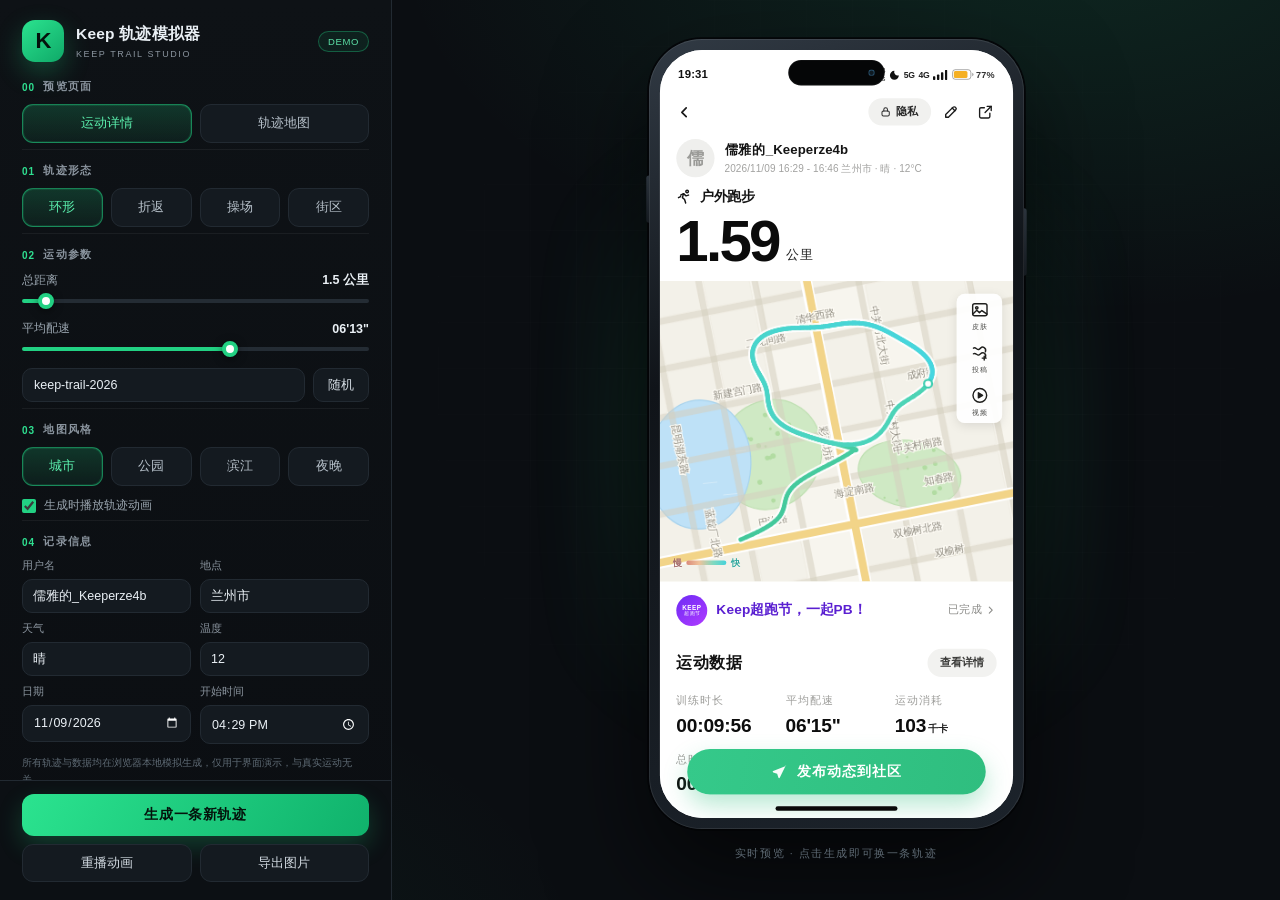
==== commit 4b14a787: "feat: update workspace Co-authored-by: traeagent <traeagent@users.noreply.github.com>" ====
--- a/keep-run/index.html
+++ b/keep-run/index.html
@@ -4,354 +4,7 @@
 <meta charset="UTF-8">
 <meta name="viewport" content="width=device-width, initial-scale=1">
 <title>Keep 轨迹模拟器 · Keep Trail Studio</title>
-<style>
-  :root{
-    --bg:#0B0E12;
-    --panel:#11151A;
-    --line:#222A32;
-    --text:#EAF0F5;
-    --muted:#8A949E;
-    --green:#22D183;
-    --green-deep:#12B76A;
-    --font: -apple-system, BlinkMacSystemFont, "PingFang SC", "Hiragino Sans GB", "Microsoft YaHei", "Helvetica Neue", Arial, sans-serif;
-  }
-  *{box-sizing:border-box;margin:0;padding:0}
-  html,body{min-height:100%}
-  body{
-    background:
-      radial-gradient(1100px 620px at 84% -8%, rgba(34,209,131,.13), transparent 62%),
-      radial-gradient(900px 520px at 4% 108%, rgba(34,209,131,.07), transparent 60%),
-      var(--bg);
-    color:var(--text);
-    font-family:var(--font);
-    -webkit-font-smoothing:antialiased;
-    text-rendering:optimizeLegibility;
-  }
-  button, input, select{font-family:inherit}
-  button{cursor:pointer}
-  ::selection{background:rgba(34,209,131,.28)}
-
-  .app{display:grid;grid-template-columns:404px 1fr;min-height:100vh}
-
-  /* ============ 左侧控制面板 ============ */
-  .panel{
-    height:100vh;position:sticky;top:0;display:flex;flex-direction:column;
-    background:linear-gradient(180deg,#0E1216 0%,#0B0E12 100%);
-    border-right:1px solid var(--line);
-  }
-  .brand{display:flex;align-items:center;gap:12px;padding:22px 22px 18px}
-  .brand-mark{
-    width:44px;height:44px;border-radius:14px;flex:none;
-    background:linear-gradient(140deg,#2BE38F,#0FA968);
-    display:grid;place-items:center;
-    color:#04120C;font-weight:900;font-size:23px;letter-spacing:-1px;
-    box-shadow:0 10px 26px rgba(34,209,131,.28);
-  }
-  .brand h1{font-size:16px;font-weight:700;letter-spacing:.2px}
-  .brand p{font-size:9.5px;color:var(--muted);letter-spacing:1.6px;text-transform:uppercase;margin-top:4px}
-  .badge{
-    margin-left:auto;font-size:9.5px;padding:4px 9px;border-radius:999px;flex:none;
-    border:1px solid rgba(34,209,131,.35);color:#5EE3A8;background:rgba(34,209,131,.08);
-    letter-spacing:.6px;
-  }
-
-  .panel-body{flex:1;overflow-y:auto;padding:0 22px 14px;scrollbar-width:thin;scrollbar-color:#2A323B transparent}
-  .panel-body::-webkit-scrollbar{width:6px}
-  .panel-body::-webkit-scrollbar-thumb{background:#2A323B;border-radius:3px}
-  .panel-body::-webkit-scrollbar-track{background:transparent}
-
-  section{padding:16px 0 6px;border-top:1px solid rgba(255,255,255,.055)}
-  section:first-child{border-top:none;padding-top:4px}
-  h2{
-    font-size:10.5px;letter-spacing:1.4px;color:var(--muted);font-weight:600;
-    margin-bottom:12px;display:flex;align-items:center;gap:8px;text-transform:uppercase;
-  }
-  h2 i{font-style:normal;color:#2FE091;font-weight:700;font-size:10px;letter-spacing:1px}
-
-  .chips{display:grid;grid-template-columns:repeat(4,1fr);gap:8px}
-  .chip{
-    padding:10px 4px;border-radius:12px;border:1px solid var(--line);
-    background:#141A20;color:#B7C1CA;font-size:12.5px;font-weight:500;
-    transition:border-color .18s, color .18s, background .18s, box-shadow .18s;
-  }
-  .chip:hover{border-color:#33404C;color:#fff}
-  .chip.active{
-    background:linear-gradient(180deg,rgba(34,209,131,.20),rgba(34,209,131,.07));
-    border-color:rgba(34,209,131,.55);color:#5BF0AE;
-    box-shadow:inset 0 0 0 1px rgba(34,209,131,.14);
-  }
-
-  .field-row{margin-bottom:14px}
-  .field-row:last-child{margin-bottom:2px}
-  .field-row label{display:flex;justify-content:space-between;align-items:center;font-size:12px;color:#9AA5AF}
-  .field-row label b{color:#EAF0F5;font-size:12.5px;font-variant-numeric:tabular-nums;font-weight:600}
-  input[type=range]{
-    -webkit-appearance:none;appearance:none;width:100%;height:4px;border-radius:4px;
-    background:linear-gradient(90deg,#22D183 var(--fill,50%),#242C34 var(--fill,50%));
-    outline:none;margin-top:10px;
-  }
-  input[type=range]::-webkit-slider-thumb{
-    -webkit-appearance:none;width:16px;height:16px;border-radius:50%;
-    background:#fff;border:4px solid #22D183;
-    box-shadow:0 2px 8px rgba(0,0,0,.5);cursor:pointer;
-  }
-  input[type=range]::-moz-range-thumb{
-    width:9px;height:9px;border-radius:50%;background:#fff;border:4px solid #22D183;cursor:pointer;
-  }
-
-  .seed-row{display:flex;gap:8px;margin-top:2px}
-  .seed-row input{
-    flex:1;min-width:0;background:#141A20;border:1px solid var(--line);color:#EAF0F5;
-    border-radius:10px;padding:9px 11px;font-size:12.5px;outline:none;transition:border-color .18s;
-  }
-  .seed-row input:focus{border-color:rgba(34,209,131,.55)}
-
-  .ghost{
-    background:#141A20;border:1px solid var(--line);color:#D3DBE2;border-radius:10px;
-    padding:0 14px;font-size:12.5px;transition:border-color .18s, color .18s, background .18s;
-  }
-  .ghost:hover{border-color:#3A4652;color:#fff}
-  .ghost:active{transform:translateY(1px)}
-
-  .grid2{display:grid;grid-template-columns:1fr 1fr;gap:10px}
-  .input{display:flex;flex-direction:column;gap:6px;font-size:10.5px;color:var(--muted)}
-  .input input,.input select{
-    background:#141A20;border:1px solid var(--line);color:#EAF0F5;border-radius:10px;
-    padding:9px 10px;font-size:12.5px;width:100%;outline:none;color-scheme:dark;
-    transition:border-color .18s;
-  }
-  .input input:focus,.input select:focus{border-color:rgba(34,209,131,.55)}
-  .input select{appearance:none;-webkit-appearance:none;background-image:linear-gradient(45deg,transparent 50%,#7A858F 50%),linear-gradient(135deg,#7A858F 50%,transparent 50%);background-position:calc(100% - 15px) 50%,calc(100% - 10px) 50%;background-size:5px 5px,5px 5px;background-repeat:no-repeat}
-  .checkbox{display:flex;align-items:center;gap:8px;font-size:12px;color:#9AA5AF;margin-top:12px;cursor:pointer;user-select:none}
-  .checkbox input{accent-color:#22D183;width:14px;height:14px}
-  .hint{font-size:10px;color:#5E6A74;line-height:1.7;margin-top:12px}
-
-  .panel-actions{
-    padding:14px 22px 20px;border-top:1px solid var(--line);background:#0C1014;
-    display:grid;grid-template-columns:1fr 1fr;gap:8px;flex:none;
-  }
-  .primary{
-    grid-column:1/-1;height:44px;border:none;border-radius:12px;
-    background:linear-gradient(120deg,#2BE38F,#10B26C);
-    color:#04130C;font-size:13.5px;font-weight:800;letter-spacing:.6px;
-    box-shadow:0 10px 24px rgba(34,209,131,.24);transition:filter .18s, transform .08s;
-  }
-  .primary:hover{filter:brightness(1.06)}
-  .primary:active{transform:translateY(1px)}
-  .panel-actions .ghost{height:40px;border-radius:11px}
-
-  /* ============ 右侧舞台 ============ */
-  .stage{
-    position:relative;display:flex;flex-direction:column;align-items:center;justify-content:center;
-    gap:18px;padding:32px 24px;min-height:100vh;overflow:hidden;
-  }
-  .stage::before{
-    content:'';position:absolute;inset:0;pointer-events:none;
-    background-image:
-      linear-gradient(rgba(255,255,255,.026) 1px,transparent 1px),
-      linear-gradient(90deg,rgba(255,255,255,.026) 1px,transparent 1px);
-    background-size:46px 46px;
-    -webkit-mask-image:radial-gradient(circle at 50% 42%,#000 0%,transparent 74%);
-    mask-image:radial-gradient(circle at 50% 42%,#000 0%,transparent 74%);
-  }
-  .phone-holder{position:relative;isolation:isolate}
-  .phone-holder::before{
-    content:'';position:absolute;inset:-70px;z-index:-1;pointer-events:none;
-    background:radial-gradient(circle,rgba(34,209,131,.17),transparent 66%);
-    filter:blur(26px);
-  }
-  .stage-caption{font-size:10.5px;color:#5E6A74;letter-spacing:1.6px;position:relative;z-index:1}
-
-  .phone{
-    position:absolute;top:0;left:0;width:412px;height:868px;padding:12px;
-    border-radius:58px;transform-origin:top left;
-    background:linear-gradient(160deg,#313A44 0%,#101419 38%,#1C232B 100%);
-    box-shadow:
-      0 50px 110px rgba(0,0,0,.62),
-      0 0 0 1px rgba(255,255,255,.09) inset,
-      0 0 0 2px #05070A;
-  }
-  .phone::before{
-    content:'';position:absolute;right:-3px;top:186px;width:3px;height:74px;border-radius:0 3px 3px 0;
-    background:linear-gradient(180deg,#2B333C,#151A20);
-  }
-  .phone::after{
-    content:'';position:absolute;left:-3px;top:150px;width:3px;height:52px;border-radius:3px 0 0 3px;
-    background:linear-gradient(180deg,#2B333C,#151A20);
-  }
-
-  .screen{
-    position:relative;width:100%;height:100%;border-radius:47px;overflow:hidden;
-    background:#F6F7F5;color:#101418;display:flex;flex-direction:column;
-  }
-  .island{
-    position:absolute;top:11px;left:50%;transform:translateX(-50%);
-    width:106px;height:28px;border-radius:16px;background:#050607;z-index:20;
-    box-shadow:inset 0 0 0 1px rgba(255,255,255,.05);
-  }
-  .island::after{
-    content:'';position:absolute;right:11px;top:50%;transform:translateY(-50%);
-    width:7px;height:7px;border-radius:50%;background:#0F1A22;
-    box-shadow:inset 0 0 0 1px rgba(90,190,255,.35);
-  }
-
-  .statusbar{
-    height:46px;flex:none;display:flex;align-items:center;justify-content:space-between;
-    padding:6px 22px 0;font-size:12.5px;font-weight:600;color:#111;
-  }
-  .sb-icons{display:flex;align-items:center;gap:5px}
-  .sb-icons svg{display:block}
-
-  .navbar{
-    height:42px;flex:none;display:flex;align-items:center;justify-content:space-between;
-    padding:0 14px;
-  }
-  .navbar .nav-title{font-size:14px;font-weight:600;color:#1C211E}
-  .icon-btn{
-    width:30px;height:30px;border-radius:50%;border:none;background:transparent;color:#20261F;
-    display:grid;place-items:center;
-  }
-  .icon-btn:hover{background:#EDEFEC}
-
-  .screen-scroll{
-    flex:1;overflow-y:auto;overflow-x:hidden;scrollbar-width:none;
-    padding-bottom:6px;
-  }
-  .screen-scroll::-webkit-scrollbar{display:none}
-
-  .map-card{
-    position:relative;height:240px;margin:2px 16px 0;border-radius:20px;overflow:hidden;
-    background:#E9ECEA;box-shadow:0 8px 20px rgba(16,24,20,.10);
-  }
-  .map-card canvas{position:absolute;inset:0;width:100%;height:100%;display:block}
-  .map-chip{
-    position:absolute;top:11px;display:flex;align-items:center;gap:5px;
-    padding:6px 10px;border-radius:999px;background:rgba(255,255,255,.84);
-    -webkit-backdrop-filter:blur(8px);backdrop-filter:blur(8px);
-    font-size:10.5px;color:#26312B;font-weight:500;
-    box-shadow:0 4px 12px rgba(0,0,0,.12);
-  }
-  .map-chip.left{left:11px}
-  .map-chip.right{right:11px}
-  .map-attr{
-    position:absolute;right:8px;bottom:6px;font-size:8px;letter-spacing:.3px;
-    color:rgba(60,80,70,.5);
-  }
-
-  .headline{display:flex;justify-content:space-between;align-items:flex-start;padding:15px 20px 2px}
-  .act-name{font-size:20px;font-weight:700;letter-spacing:.2px;color:#111614}
-  .act-meta{display:flex;align-items:center;gap:4px;color:#7C8780;font-size:11px;margin-top:6px}
-  .act-meta svg{flex:none}
-  .act-date{font-size:11px;color:#8B958F;text-align:right;line-height:1.55;font-weight:500}
-  .act-date span{color:#A6AFAA;font-weight:400}
-
-  .hero{display:flex;align-items:flex-end;padding:8px 20px 14px;gap:18px}
-  .hero-num{display:flex;align-items:baseline;gap:4px}
-  .hero-num span{
-    font-size:46px;font-weight:800;letter-spacing:-1.8px;line-height:1;
-    font-variant-numeric:tabular-nums;
-  }
-  .hero-num em{font-style:normal;font-size:12.5px;color:#7E8983;font-weight:600}
-  .hero-label{font-size:10.5px;color:#8A948E;margin-top:5px}
-  .hero-side{display:flex;gap:22px;margin-left:auto;padding-bottom:3px}
-  .hero-side>div{display:flex;flex-direction:column;gap:4px}
-  .hero-side b{font-size:16.5px;font-weight:700;font-variant-numeric:tabular-nums;letter-spacing:-.3px}
-  .hero-side span{font-size:10px;color:#8A948E}
-
-  .metrics{
-    margin:0 16px;display:grid;grid-template-columns:repeat(4,1fr);
-    background:#F0F2EF;border-radius:14px;padding:12px 0;
-  }
-  .metric{text-align:center;position:relative}
-  .metric b{display:block;font-size:14px;font-weight:700;font-variant-numeric:tabular-nums;letter-spacing:-.3px}
-  .metric b em{font-style:normal;font-size:8.5px;color:#8A948E;margin-left:1px;font-weight:500}
-  .metric span{font-size:9px;color:#8A948E;margin-top:3px;display:block}
-  .metric+.metric::before{
-    content:'';position:absolute;left:0;top:50%;transform:translateY(-50%);
-    width:1px;height:20px;background:#E1E5E1;
-  }
-
-  .splits-card{margin:11px 16px 0;background:#F0F2EF;border-radius:14px;padding:12px 14px}
-  .splits-head{display:flex;justify-content:space-between;align-items:center;font-size:11.5px;font-weight:600;margin-bottom:9px}
-  .pill{
-    font-size:9px;color:#0E9F63;background:rgba(34,209,131,.15);padding:3px 8px;
-    border-radius:999px;font-weight:600;letter-spacing:.2px;
-  }
-  .splits{max-height:128px;overflow-y:auto;scrollbar-width:none;display:flex;flex-direction:column;gap:5px;padding-right:2px}
-  .splits::-webkit-scrollbar{display:none}
-  .split{
-    display:grid;grid-template-columns:18px 1fr 44px;gap:8px;align-items:center;
-    font-size:9px;color:#8B958F;font-variant-numeric:tabular-nums;
-  }
-  .split .bar{height:6px;border-radius:4px;background:#E2E6E2;overflow:hidden}
-  .split .bar i{display:block;height:100%;border-radius:4px;background:#B9C4BD;transition:width .45s ease}
-  .split.fast{color:#0E9F63;font-weight:600}
-  .split.fast .bar i{background:linear-gradient(90deg,#2BD88A,#12B76A)}
-
-  .screen-foot{text-align:center;font-size:8.5px;color:#AFB7B2;letter-spacing:.5px;padding:10px 0 4px}
-
-  .bottom-bar{
-    flex:none;height:62px;display:flex;align-items:center;gap:10px;
-    padding:0 18px;border-top:1px solid #ECEFEC;background:#FFFFFF;
-  }
-  .bb-left{display:flex;align-items:center;gap:7px;font-size:11.5px;color:#5E6A64;font-weight:500}
-  .bb-left .k{
-    width:24px;height:24px;border-radius:8px;background:#101614;color:#2BE08C;
-    display:grid;place-items:center;font-weight:900;font-size:13px;
-  }
-  .share-btn{
-    margin-left:auto;height:36px;padding:0 26px;border-radius:999px;border:none;
-    background:linear-gradient(120deg,#2BE08C,#10B26C);color:#04130C;
-    font-size:12.5px;font-weight:700;letter-spacing:.5px;
-  }
-
-  .toast{
-    position:fixed;left:50%;bottom:34px;transform:translate(-50%,18px);
-    background:#101614;color:#DFF7EA;border:1px solid rgba(34,209,131,.35);
-    padding:10px 18px;border-radius:999px;font-size:12px;opacity:0;pointer-events:none;
-    transition:opacity .28s, transform .28s;z-index:99;box-shadow:0 16px 40px rgba(0,0,0,.5);
-  }
-  .toast.show{opacity:1;transform:translate(-50%,0)}
-
-  .modal{
-    position:fixed;inset:0;z-index:120;display:none;place-items:center;padding:26px;
-    background:rgba(4,7,9,.72);-webkit-backdrop-filter:blur(9px);backdrop-filter:blur(9px);
-  }
-  .modal.show{display:grid}
-  .modal-card{
-    width:min(560px,100%);max-height:92vh;display:flex;flex-direction:column;gap:12px;
-    background:#10151A;border:1px solid #26303A;border-radius:20px;padding:14px;
-    box-shadow:0 40px 100px rgba(0,0,0,.6);
-  }
-  .modal-head{
-    display:flex;align-items:center;justify-content:space-between;padding:2px 4px;
-    font-size:12.5px;color:#C9D3DB;font-weight:600;letter-spacing:.4px;
-  }
-  .modal-close{
-    width:26px;height:26px;border-radius:50%;border:none;background:#1B222A;color:#97A3AD;
-    font-size:15px;line-height:1;display:grid;place-items:center;
-  }
-  .modal-close:hover{background:#232C36;color:#fff}
-  .modal-body{
-    flex:1;min-height:0;display:flex;align-items:center;justify-content:center;
-    background:#0A0E12;border-radius:12px;overflow:hidden;
-  }
-  .modal-body img{display:block;max-width:100%;max-height:64vh;object-fit:contain}
-  .modal-foot{display:grid;grid-template-columns:1fr 1fr;gap:10px}
-  .modal-foot .ghost,.modal-foot .primary{height:42px;border-radius:11px;font-size:13px}
-  .modal-foot .primary{grid-column:auto}
-
-  @media (max-width: 980px){
-    .app{grid-template-columns:1fr}
-    .panel{position:static;height:auto;border-right:none;border-bottom:1px solid var(--line)}
-    .panel-body{overflow:visible;max-height:none}
-    .stage{min-height:auto;padding:26px 16px 46px}
-  }
-  @media (max-width: 460px){
-    .chips{grid-template-columns:repeat(2,1fr)}
-    .grid2{gap:8px}
-  }
-</style>
+<link rel="stylesheet" href="style.css">
 </head>
 <body>
 <div class="app">
@@ -367,24 +20,32 @@
 
     <div class="panel-body">
       <section>
+        <h2><i>00</i>预览页面</h2>
+        <div class="chips two" id="viewChips">
+          <button class="chip active" data-v="detail">运动详情</button>
+          <button class="chip" data-v="trail">轨迹地图</button>
+        </div>
+      </section>
+
+      <section>
         <h2><i>01</i>轨迹形态</h2>
         <div class="chips" id="shapeChips">
-          <button class="chip" data-v="loop">环形</button>
+          <button class="chip active" data-v="loop">环形</button>
           <button class="chip" data-v="outback">折返</button>
           <button class="chip" data-v="track">操场</button>
-          <button class="chip active" data-v="city">街区</button>
+          <button class="chip" data-v="city">街区</button>
         </div>
       </section>
 
       <section>
         <h2><i>02</i>运动参数</h2>
         <div class="field-row">
-          <label>总距离 <b id="distLabel">5.0 km</b></label>
-          <input type="range" id="distRange" min="1" max="21" step="0.5" value="5">
+          <label>总距离 <b id="distLabel">1.5 公里</b></label>
+          <input type="range" id="distRange" min="0.5" max="21" step="0.1" value="1.5">
         </div>
         <div class="field-row">
-          <label>平均配速 <b id="paceLabel">5'42"</b></label>
-          <input type="range" id="paceRange" min="210" max="450" step="5" value="342">
+          <label>平均配速 <b id="paceLabel">6'13"</b></label>
+          <input type="range" id="paceRange" min="210" max="480" step="1" value="373">
         </div>
         <div class="seed-row">
           <input id="seedInput" value="keep-trail-2026" spellcheck="false" aria-label="随机种子">
@@ -406,20 +67,20 @@
       <section>
         <h2><i>04</i>记录信息</h2>
         <div class="grid2">
-          <label class="input"><span>用户名</span><input id="userInput" value="Keep User" maxlength="16"></label>
-          <label class="input"><span>地点</span><input id="locInput" value="广州市 · 天河公园" maxlength="22"></label>
+          <label class="input"><span>用户名</span><input id="userInput" value="儒雅的_Keeperze4b" maxlength="18"></label>
+          <label class="input"><span>地点</span><input id="locInput" value="兰州市" maxlength="22"></label>
           <label class="input"><span>天气</span>
             <select id="weatherSelect">
+              <option>晴</option>
               <option>多云</option>
-              <option>晴</option>
               <option>阴</option>
               <option>小雨</option>
               <option>微风</option>
             </select>
           </label>
-          <label class="input"><span>温度</span><input id="tempInput" type="number" value="20" min="-10" max="45"></label>
-          <label class="input"><span>日期</span><input id="dateInput" type="date"></label>
-          <label class="input"><span>开始时间</span><input id="timeInput" type="time" value="08:32"></label>
+          <label class="input"><span>温度</span><input id="tempInput" type="number" value="12" min="-20" max="45"></label>
+          <label class="input"><span>日期</span><input id="dateInput" type="date" value="2026-11-09"></label>
+          <label class="input"><span>开始时间</span><input id="timeInput" type="time" value="16:29"></label>
         </div>
         <div class="hint">所有轨迹与数据均在浏览器本地模拟生成，仅用于界面演示，与真实运动无关。</div>
       </section>
@@ -438,82 +99,154 @@
         <div class="screen">
           <div class="island"></div>
 
-          <div class="statusbar">
-            <span>9:41</span>
-            <div class="sb-icons">
-              <svg width="15" height="10" viewBox="0 0 15 10" fill="none" aria-hidden="true"><rect x="0" y="6" width="2.4" height="4" rx=".7" fill="#111"/><rect x="4" y="4" width="2.4" height="6" rx=".7" fill="#111"/><rect x="8" y="2" width="2.4" height="8" rx=".7" fill="#111"/><rect x="12" y="0" width="2.4" height="10" rx=".7" fill="#111"/></svg>
-              <svg width="15" height="11" viewBox="0 0 16 12" fill="none" aria-hidden="true"><path d="M8 10.6 1.2 4.2a9.6 9.6 0 0 1 13.6 0L8 10.6Z" fill="#111"/></svg>
-              <svg width="23" height="11" viewBox="0 0 25 12" fill="none" aria-hidden="true"><rect x="0.5" y="0.5" width="21" height="11" rx="3" stroke="#111" stroke-opacity=".38"/><rect x="2" y="2" width="16.5" height="8" rx="1.8" fill="#111"/><path d="M23 4v4a2.2 2.2 0 0 0 0-4Z" fill="#111" fill-opacity=".45"/></svg>
-            </div>
+          <!-- ============ 运动详情 ============ -->
+          <div class="view view-detail" id="viewDetail">
+            <div class="statusbar">
+              <span>19:31</span>
+              <div class="sb-icons">
+                <span class="sb-kb">114<br>KB/s</span>
+                <svg width="12" height="13" viewBox="0 0 24 24" fill="#111" aria-hidden="true"><path d="M21 12.8A9.8 9.8 0 1 1 11.2 3a7.7 7.7 0 0 0 9.8 9.8Z"/></svg>
+                <span class="sb-tag">5G</span>
+                <span class="sb-tag">4G</span>
+                <svg width="16" height="11" viewBox="0 0 16 11" fill="#111" aria-hidden="true"><rect x="0" y="7" width="2.6" height="4" rx=".8"/><rect x="4.4" y="5" width="2.6" height="6" rx=".8"/><rect x="8.8" y="2.6" width="2.6" height="8.4" rx=".8"/><rect x="13.2" y="0" width="2.6" height="11" rx=".8"/></svg>
+                <span class="sb-batt">
+                  <svg width="24" height="12" viewBox="0 0 25 12" fill="none" aria-hidden="true"><rect x="0.5" y="0.5" width="21" height="11" rx="3.2" stroke="#111" stroke-opacity=".4"/><rect x="2" y="2" width="15.6" height="8" rx="1.8" fill="#F5B023"/><path d="M23.2 4v4a2.2 2.2 0 0 0 0-4Z" fill="#111" fill-opacity=".5"/></svg>
+                  <span>77%</span>
+                </span>
+              </div>
+            </div>
+
+            <div class="navbar">
+              <button class="icon-btn" aria-label="返回">
+                <svg width="19" height="19" viewBox="0 0 24 24" fill="none" stroke="currentColor" stroke-width="2.4" stroke-linecap="round" stroke-linejoin="round"><path d="M15 18l-6-6 6-6"/></svg>
+              </button>
+              <div class="nav-right">
+                <span class="privacy-pill">
+                  <svg width="12" height="12" viewBox="0 0 24 24" fill="none" stroke="currentColor" stroke-width="2.2" stroke-linecap="round" stroke-linejoin="round"><rect x="4" y="10" width="16" height="11" rx="3"/><path d="M8 10V7a4 4 0 0 1 8 0v3"/></svg>
+                  隐私
+                </span>
+                <button class="icon-btn" aria-label="编辑">
+                  <svg width="18" height="18" viewBox="0 0 24 24" fill="none" stroke="currentColor" stroke-width="2" stroke-linecap="round" stroke-linejoin="round"><path d="M4 20h4l10.5-10.5a2.8 2.8 0 0 0-4-4L4 16v4Z"/><path d="M13.5 6.5l4 4"/></svg>
+                </button>
+                <button class="icon-btn" aria-label="分享">
+                  <svg width="18" height="18" viewBox="0 0 24 24" fill="none" stroke="currentColor" stroke-width="2" stroke-linecap="round" stroke-linejoin="round"><path d="M14 4h6v6"/><path d="M20 4L11 13"/><path d="M18 14v5a2 2 0 0 1-2 2H5a2 2 0 0 1-2-2V8a2 2 0 0 1 2-2h5"/></svg>
+                </button>
+              </div>
+            </div>
+
+            <div class="detail-scroll">
+              <div class="profile">
+                <div class="avatar" id="avatarLetter">儒</div>
+                <div class="profile-main">
+                  <div class="profile-name" id="userName">儒雅的_Keeperze4b</div>
+                  <div class="profile-meta" id="metaText">2026/11/09 16:29 - 16:46 兰州市 · 晴 · 12°C</div>
+                </div>
+              </div>
+
+              <div class="act-row">
+                <svg width="19" height="19" viewBox="0 0 24 24" fill="none" stroke="currentColor" stroke-width="2" stroke-linecap="round" stroke-linejoin="round"><circle cx="15" cy="4.5" r="1.8"/><path d="M6 9.5l4-2 3.5 3 3.5-1"/><path d="M10 7.5L8.5 13l3 2.5 1.5 5"/><path d="M3 13l3-1.5"/></svg>
+                <span id="actType">户外跑步</span>
+              </div>
+
+              <div class="dist-row">
+                <span class="dist-num" id="distNum">1.56</span>
+                <span class="dist-unit">公里</span>
+              </div>
+
+              <div class="map-block">
+                <canvas id="detailCanvas"></canvas>
+                <div class="map-tools">
+                  <button class="tool-item" aria-label="皮肤">
+                    <svg width="21" height="21" viewBox="0 0 24 24" fill="none" stroke="currentColor" stroke-width="1.8" stroke-linecap="round" stroke-linejoin="round"><rect x="3" y="4.5" width="18" height="15" rx="2.5"/><circle cx="8.2" cy="9.6" r="1.5"/><path d="M3.6 17l4.6-4.4 3.3 3 3.1-2.6L21 17.4"/></svg>
+                    <span>皮肤</span>
+                  </button>
+                  <button class="tool-item" aria-label="投稿">
+                    <svg width="21" height="21" viewBox="0 0 24 24" fill="none" stroke="currentColor" stroke-width="1.8" stroke-linecap="round" stroke-linejoin="round"><path d="M4 6.5c3-2 4.5 3 7 1.5S14 4 17 5.5s2.5 4 2 5.5"/><path d="M4 13.5c3-2 4.5 3 7 1.5s3-4 6-2.5 2.5 4 2 5.5"/><path d="M17.5 16.5v5M15 19h5"/></svg>
+                    <span>投稿</span>
+                  </button>
+                  <button class="tool-item" aria-label="视频">
+                    <svg width="21" height="21" viewBox="0 0 24 24" fill="none" stroke="currentColor" stroke-width="1.8" stroke-linecap="round" stroke-linejoin="round"><circle cx="12" cy="12" r="8.6"/><path d="M10.2 8.8l5.2 3.2-5.2 3.2V8.8Z" fill="currentColor"/></svg>
+                    <span>视频</span>
+                  </button>
+                </div>
+                <div class="map-legend">慢<i></i><span class="fast">快</span></div>
+              </div>
+
+              <div class="banner">
+                <div class="banner-logo"><b>KEEP</b><em>超跑节</em></div>
+                <span class="banner-text">Keep超跑节，一起PB！</span>
+                <span class="banner-right">已完成
+                  <svg width="13" height="13" viewBox="0 0 24 24" fill="none" stroke="currentColor" stroke-width="2.2" stroke-linecap="round" stroke-linejoin="round"><path d="M9 6l6 6-6 6"/></svg>
+                </span>
+              </div>
+
+              <div class="stats-head">
+                <h3>运动数据</h3>
+                <span>查看详情</span>
+              </div>
+
+              <div class="stats-grid">
+                <div class="stat"><div class="k">训练时长</div><div class="v" id="statTime">00:09:45</div></div>
+                <div class="stat"><div class="k">平均配速</div><div class="v" id="statPace">06'13"</div></div>
+                <div class="stat"><div class="k">运动消耗</div><div class="v" id="statCal">101<small>千卡</small></div></div>
+                <div class="stat"><div class="k">总时长</div><div class="v" id="statTotal">00:16:41</div></div>
+                <div class="stat"><div class="k">运动负荷</div><div class="v" id="statLoad">32</div></div>
+                <div class="stat"><div class="k">爬升高度</div><div class="v" id="statElev">11<small>米</small></div></div>
+              </div>
+            </div>
+
+            <button class="publish-btn">
+              <svg width="19" height="19" viewBox="0 0 24 24" fill="#fff" aria-hidden="true"><path d="M21.5 3.2 3.1 10.6c-.9.4-.9 1.6.1 1.9l5.4 1.7 1.7 5.4c.3 1 1.5 1 1.9.1L20 3.9c.3-.7-.4-1.1-1-.8Z" opacity=".95"/></svg>
+              发布动态到社区
+            </button>
+            <div class="home-indicator"></div>
           </div>
 
-          <div class="navbar">
-            <button class="icon-btn" aria-label="返回">
-              <svg width="18" height="18" viewBox="0 0 24 24" fill="none" stroke="currentColor" stroke-width="2.2" stroke-linecap="round" stroke-linejoin="round"><path d="M15 18l-6-6 6-6"/></svg>
+          <!-- ============ 轨迹地图 ============ -->
+          <div class="view view-trail" id="viewTrail" hidden>
+            <canvas class="trail-canvas" id="trailCanvas"></canvas>
+            <div class="statusbar">
+              <span>18:41<span class="charge">↯</span></span>
+              <div class="sb-icons">
+                <span class="sb-kb">2.30<br>KB/s</span>
+                <span class="sb-tag">5G</span>
+                <span class="sb-tag">4G</span>
+                <svg width="15" height="12" viewBox="0 0 24 24" fill="#111" aria-hidden="true"><path d="M12 19.5a1.8 1.8 0 1 0 0-3.6 1.8 1.8 0 0 0 0 3.6Zm-4.2-5.3a6.1 6.1 0 0 1 8.4 0l1.6-1.7a8.5 8.5 0 0 0-11.6 0l1.6 1.7Zm-3.4-3.5a10.9 10.9 0 0 1 15.2 0l1.6-1.7a13.2 13.2 0 0 0-18.4 0l1.6 1.7Z"/></svg>
+                <svg width="16" height="11" viewBox="0 0 16 11" fill="#111" aria-hidden="true"><rect x="0" y="7" width="2.6" height="4" rx=".8"/><rect x="4.4" y="5" width="2.6" height="6" rx=".8"/><rect x="8.8" y="2.6" width="2.6" height="8.4" rx=".8"/><rect x="13.2" y="0" width="2.6" height="11" rx=".8"/></svg>
+                <span class="sb-batt">
+                  <svg width="24" height="12" viewBox="0 0 25 12" fill="none" aria-hidden="true"><rect x="0.5" y="0.5" width="21" height="11" rx="3.2" stroke="#111" stroke-opacity=".4"/><rect x="2" y="2" width="16.3" height="8" rx="1.8" fill="#F5B023"/><path d="M23.2 4v4a2.2 2.2 0 0 0 0-4Z" fill="#111" fill-opacity=".5"/></svg>
+                  <span>80%</span>
+                </span>
+              </div>
+            </div>
+
+            <button class="trail-back" aria-label="返回">
+              <svg width="19" height="19" viewBox="0 0 24 24" fill="none" stroke="currentColor" stroke-width="2.4" stroke-linecap="round" stroke-linejoin="round"><path d="M15 18l-6-6 6-6"/></svg>
             </button>
-            <span class="nav-title">运动记录</span>
-            <button class="icon-btn" aria-label="分享">
-              <svg width="17" height="17" viewBox="0 0 24 24" fill="none" stroke="currentColor" stroke-width="2" stroke-linecap="round" stroke-linejoin="round"><path d="M12 16V4"/><path d="M7 9l5-5 5 5"/><path d="M5 14v5a2 2 0 0 0 2 2h10a2 2 0 0 0 2-2v-5"/></svg>
+            <div class="trail-title">轨迹地图</div>
+
+            <div class="map-tools">
+              <button class="tool-item" aria-label="皮肤">
+                <svg width="21" height="21" viewBox="0 0 24 24" fill="none" stroke="currentColor" stroke-width="1.8" stroke-linecap="round" stroke-linejoin="round"><rect x="3" y="4.5" width="18" height="15" rx="2.5"/><circle cx="8.2" cy="9.6" r="1.5"/><path d="M3.6 17l4.6-4.4 3.3 3 3.1-2.6L21 17.4"/></svg>
+                <span>皮肤</span>
+              </button>
+              <button class="tool-item" aria-label="投稿">
+                <svg width="21" height="21" viewBox="0 0 24 24" fill="none" stroke="currentColor" stroke-width="1.8" stroke-linecap="round" stroke-linejoin="round"><path d="M4 6.5c3-2 4.5 3 7 1.5S14 4 17 5.5s2.5 4 2 5.5"/><path d="M4 13.5c3-2 4.5 3 7 1.5s3-4 6-2.5 2.5 4 2 5.5"/><path d="M17.5 16.5v5M15 19h5"/></svg>
+                <span>投稿</span>
+              </button>
+              <button class="tool-item" aria-label="视频">
+                <svg width="21" height="21" viewBox="0 0 24 24" fill="none" stroke="currentColor" stroke-width="1.8" stroke-linecap="round" stroke-linejoin="round"><circle cx="12" cy="12" r="8.6"/><path d="M10.2 8.8l5.2 3.2-5.2 3.2V8.8Z" fill="currentColor"/></svg>
+                <span>视频</span>
+              </button>
+            </div>
+
+            <div class="pb-sticker"><b>PB</b><em>GET!</em></div>
+            <div class="map-legend">慢<i></i><span class="fast">快</span></div>
+            <button class="locate-btn" aria-label="定位">
+              <svg width="21" height="21" viewBox="0 0 24 24" fill="none" stroke="currentColor" stroke-width="1.9" stroke-linecap="round"><circle cx="12" cy="12" r="6.4"/><path d="M12 2v3.2M12 18.8V22M2 12h3.2M18.8 12H22"/><circle cx="12" cy="12" r="1.6" fill="currentColor" stroke="none"/></svg>
             </button>
-          </div>
-
-          <div class="screen-scroll" id="screenScroll">
-            <div class="map-card">
-              <canvas id="mapCanvas"></canvas>
-              <div class="map-chip left">
-                <svg width="11" height="11" viewBox="0 0 24 24" fill="none" stroke="currentColor" stroke-width="2" stroke-linecap="round" stroke-linejoin="round"><rect x="3" y="5" width="18" height="16" rx="3"/><path d="M8 3v4M16 3v4M3 11h18"/></svg>
-                <span id="chipDate">11月22日 08:32</span>
-              </div>
-              <div class="map-chip right">
-                <svg width="12" height="12" viewBox="0 0 24 24" fill="none" stroke="currentColor" stroke-width="2" stroke-linecap="round" stroke-linejoin="round"><path d="M17.5 19.5a4.5 4.5 0 0 0 .3-9 6 6 0 0 0-11.5 1.2A3.9 3.9 0 0 0 7 19.5"/></svg>
-                <span id="chipWeather">多云 20°</span>
-              </div>
-              <div class="map-attr">模拟地图</div>
-            </div>
-
-            <div class="headline">
-              <div>
-                <div class="act-name">户外跑步</div>
-                <div class="act-meta">
-                  <svg width="11" height="11" viewBox="0 0 24 24" fill="none" stroke="currentColor" stroke-width="2.2" stroke-linecap="round" stroke-linejoin="round"><path d="M20 10c0 6-8 12-8 12S4 16 4 10a8 8 0 0 1 16 0Z"/><circle cx="12" cy="10" r="2.6"/></svg>
-                  <span id="locText">广州市 · 天河公园</span>
-                </div>
-              </div>
-              <div class="act-date" id="dateText">11月22日<br><span>周六</span></div>
-            </div>
-
-            <div class="hero">
-              <div>
-                <div class="hero-num"><span id="distVal">5.02</span><em>km</em></div>
-                <div class="hero-label">距离</div>
-              </div>
-              <div class="hero-side">
-                <div><b id="timeVal">28:38</b><span>用时</span></div>
-                <div><b id="paceVal">5'42"</b><span>平均配速</span></div>
-              </div>
-            </div>
-
-            <div class="metrics">
-              <div class="metric"><b id="calVal">312<em>千卡</em></b><span>卡路里</span></div>
-              <div class="metric"><b id="cadVal">174<em>步/分</em></b><span>平均步频</span></div>
-              <div class="metric"><b id="eleVal">18<em>米</em></b><span>累计爬升</span></div>
-              <div class="metric"><b id="hrVal">152<em>次/分</em></b><span>平均心率</span></div>
-            </div>
-
-            <div class="splits-card">
-              <div class="splits-head">
-                <span>每公里配速</span>
-                <span class="pill" id="fastestPill">最快 5'28"</span>
-              </div>
-              <div class="splits" id="splits"></div>
-            </div>
-
-            <div class="screen-foot">数据为模拟生成 · 仅供界面演示</div>
-          </div>
-
-          <div class="bottom-bar">
-            <div class="bb-left"><span class="k">K</span>Keep 运动</div>
-            <button class="share-btn">分享</button>
+            <div class="page-pill">1 / 3</div>
+            <div class="home-indicator"></div>
           </div>
         </div>
       </div>
@@ -538,1173 +271,6 @@
   </div>
 </div>
 
-<script>
-(function(){
-  'use strict';
-
-  /* ============================ 基础工具 ============================ */
-  var FONT = '"PingFang SC","SF Pro Display","Hiragino Sans GB","Microsoft YaHei",system-ui,-apple-system,sans-serif';
-  var PHONE_W = 412, PHONE_H = 868;
-
-  function $(s, r){ return (r || document).querySelector(s); }
-  function clamp(v, a, b){ return Math.max(a, Math.min(b, v)); }
-  function lerp(a, b, t){ return a + (b - a) * t; }
-  function easeOutCubic(t){ return 1 - Math.pow(1 - t, 3); }
-
-  function hashSeed(str){
-    var h = 2166136261;
-    str = String(str);
-    for (var i = 0; i < str.length; i++){
-      h ^= str.charCodeAt(i);
-      h = Math.imul(h, 16777619);
-    }
-    return h >>> 0;
-  }
-  function mulberry32(a){
-    return function(){
-      a |= 0; a = (a + 0x6D2B79F5) | 0;
-      var t = Math.imul(a ^ (a >>> 15), 1 | a);
-      t = (t + Math.imul(t ^ (t >>> 7), 61 | t)) ^ t;
-      return ((t ^ (t >>> 14)) >>> 0) / 4294967296;
-    };
-  }
-  function withAlpha(hex, a){
-    if (typeof hex !== 'string' || hex.charAt(0) !== '#') return hex;
-    var n = parseInt(hex.slice(1), 16);
-    return 'rgba(' + (n >> 16) + ',' + ((n >> 8) & 255) + ',' + (n & 255) + ',' + a + ')';
-  }
-  function tint(hex, amt){
-    if (typeof hex !== 'string' || hex.charAt(0) !== '#') return hex;
-    var n = parseInt(hex.slice(1), 16);
-    var r = (n >> 16) & 255, g = (n >> 8) & 255, b = n & 255;
-    var f = function(v){ return clamp(Math.round(v + 255 * amt), 0, 255); };
-    return 'rgb(' + f(r) + ',' + f(g) + ',' + f(b) + ')';
-  }
-  function round2(v){ return Math.round(v * 100) / 100; }
-  function fmtTime(sec){
-    sec = Math.max(0, Math.round(sec));
-    var h = Math.floor(sec / 3600), m = Math.floor((sec % 3600) / 60), s = sec % 60;
-    var mm = String(m).padStart(2, '0'), ss = String(s).padStart(2, '0');
-    return h > 0 ? h + ':' + mm + ':' + ss : mm + ':' + ss;
-  }
-  function fmtPace(sec){
-    sec = Math.max(0, Math.round(sec));
-    var m = Math.floor(sec / 60), s = sec % 60;
-    return m + "'" + String(s).padStart(2, '0') + '"';
-  }
-  function fmtNum(n){
-    return Math.round(n).toLocaleString('en-US');
-  }
-  function todayStr(){
-    var d = new Date();
-    return d.getFullYear() + '-' + String(d.getMonth() + 1).padStart(2, '0') + '-' + String(d.getDate()).padStart(2, '0');
-  }
-  function parseDate(str){
-    var p = (str || todayStr()).split('-').map(Number);
-    return new Date(p[0], (p[1] || 1) - 1, p[2] || 1);
-  }
-  function rrPath(ctx, x, y, w, h, r){
-    r = Math.min(r, w / 2, h / 2);
-    ctx.beginPath();
-    ctx.moveTo(x + r, y);
-    ctx.arcTo(x + w, y, x + w, y + h, r);
-    ctx.arcTo(x + w, y + h, x, y + h, r);
-    ctx.arcTo(x, y + h, x, y, r);
-    ctx.arcTo(x, y, x + w, y, r);
-    ctx.closePath();
-  }
-
-  /* ============================ 地图配色 ============================ */
-  var PALETTES = {
-    city: {
-      road:'#FFFFFF', land:'#F0F3F1', block:'#E2E7E5', blockTop:'#EBEFED',
-      blockLine:'#D2D8D6', park:'#D7EBD8', tree:'#A6D3AC', water:'#C9E3F2',
-      waterLine:'#B4D6E8', route:'#18C17A', casing:'#FFFFFF', markerText:'#0F9F63',
-      label:'rgba(90,110,100,.42)', glow:false
-    },
-    park: {
-      road:'#FBF8F1', land:'#F2EFE5', block:'#E6E2D5', blockTop:'#EFEBDF',
-      blockLine:'#D8D3C2', park:'#CDE7C2', tree:'#99C98E', water:'#C7E1E9',
-      waterLine:'#B2D3DE', route:'#16B873', casing:'#FBF8F1', markerText:'#0F9F63',
-      label:'rgba(100,110,90,.42)', glow:false
-    },
-    river: {
-      road:'#FFFFFF', land:'#EFF2F1', block:'#E1E6E4', blockTop:'#EAEEEC',
-      blockLine:'#D0D6D3', park:'#D5EAD5', tree:'#A3D0A8', water:'#BEDDF1',
-      waterLine:'#A8CFE6', route:'#0FB981', casing:'#FFFFFF', markerText:'#0A9C6C',
-      label:'rgba(80,105,115,.42)', glow:false
-    },
-    night: {
-      road:'#232A32', land:'#1E242B', block:'#2A313A', blockTop:'#313944',
-      blockLine:'#353D47', park:'#22322B', tree:'#2E5741', water:'#172C36',
-      waterLine:'#1F3A46', route:'#2BE08C', casing:'#0E1318', markerText:'#0B3B26',
-      label:'rgba(150,170,165,.34)', glow:true
-    }
-  };
-
-  /* ============================ 轨迹生成 ============================ */
-  function genLoop(rng){
-    var pts = [], N = 200;
-    var base = 0.72 + rng() * 0.07;
-    var squash = 0.70 + rng() * 0.24;
-    var terms = [];
-    var count = 3 + Math.floor(rng() * 2);
-    for (var i = 0; i < count; i++){
-      terms.push({
-        k: 2 + i + (rng() < 0.4 ? 1 : 0),
-        a: (0.035 + rng() * 0.075) / (i + 1),
-        p: rng() * Math.PI * 2
-      });
-    }
-    for (var j = 0; j < N; j++){
-      var t = j / N * Math.PI * 2;
-      var r = base;
-      for (var k = 0; k < terms.length; k++){
-        r += terms[k].a * Math.cos(terms[k].k * t + terms[k].p);
-      }
-      pts.push([r * Math.cos(t) * 1.0, r * Math.sin(t) * squash]);
-    }
-    return pts;
-  }
-
-  function genOutBack(rng){
-    var forward = [], N = 120;
-    var amp = 0.10 + rng() * 0.13;
-    var freq = 1.1 + rng() * 1.6;
-    var phase = rng() * Math.PI * 2;
-    var bend = 0.12 + rng() * 0.22;
-    for (var i = 0; i <= N; i++){
-      var u = i / N;
-      var x = -0.9 + u * 1.8;
-      var y = Math.sin(u * Math.PI * freq + phase) * amp
-            + Math.sin(u * Math.PI) * bend
-            + Math.sin(u * Math.PI * 2) * 0.03;
-      forward.push([x, y]);
-    }
-    var back = [];
-    for (var j = forward.length - 1; j >= 0; j--){
-      var off = 0.055 + 0.018 * Math.sin(j * 0.23);
-      back.push([forward[j][0] + 0.01, forward[j][1] + off]);
-    }
-    return forward.concat(back);
-  }
-
-  function genTrack(rng){
-    var pts = [], laps = 3 + Math.floor(rng() * 2);
-    var per = 200;
-    var a = 0.80, b = 0.50, e = 3.4;
-    var expo = 2 / e;
-    for (var l = 0; l < laps; l++){
-      var off = l * 0.022;
-      for (var i = 0; i < per; i++){
-        var t = i / per * Math.PI * 2;
-        var ct = Math.cos(t), st = Math.sin(t);
-        var x = (a + off) * Math.sign(ct) * Math.pow(Math.abs(ct), expo);
-        var y = (b + off) * Math.sign(st) * Math.pow(Math.abs(st), expo);
-        pts.push([x, y]);
-      }
-    }
-    return pts;
-  }
-
-  function genCity(rng){
-    var n = 5 + Math.floor(rng() * 4);
-    var g = 0.22;
-    var baseR = 0.58 + rng() * 0.24;
-    var startA = rng() * Math.PI * 2;
-    var corners = [];
-    for (var i = 0; i < n; i++){
-      var a = startA + i / n * Math.PI * 2 + (rng() - 0.5) * 0.36;
-      var r = baseR * (0.78 + rng() * 0.42);
-      var x = Math.round(Math.cos(a) * r / g) * g;
-      var y = Math.round(Math.sin(a) * r * 0.86 / g) * g;
-      corners.push([x, y]);
-    }
-    var pts = [];
-    for (var j = 0; j < corners.length; j++){
-      var c1 = corners[j], c2 = corners[(j + 1) % corners.length];
-      pts.push([c1[0], c1[1]]);
-      var corner = rng() < 0.5 ? [c2[0], c1[1]] : [c1[0], c2[1]];
-      var prev = pts[pts.length - 1];
-      if (Math.abs(corner[0] - prev[0]) > 1e-6 || Math.abs(corner[1] - prev[1]) > 1e-6){
-        pts.push(corner);
-      }
-    }
-    // 去掉连续重复点
-    var clean = [];
-    for (var m = 0; m < pts.length; m++){
-      var p = pts[m];
-      var q = clean[clean.length - 1];
-      if (!q || Math.abs(p[0] - q[0]) > 1e-6 || Math.abs(p[1] - q[1]) > 1e-6) clean.push(p);
-    }
-    return clean;
-  }
-
-  function catmullRom(pts, closed){
-    if (pts.length < 3) return pts.slice();
-    var P;
-    if (closed){
-      P = [pts[pts.length - 1]].concat(pts, [pts[0], pts[1]]);
-    } else {
-      P = [pts[0]].concat(pts, [pts[pts.length - 1]]);
-    }
-    var out = [];
-    var segs = closed ? pts.length : pts.length - 1;
-    var steps = 8;
-    for (var i = 0; i < segs; i++){
-      var p0 = P[i], p1 = P[i + 1], p2 = P[i + 2], p3 = P[i + 3];
-      for (var j = 0; j < steps; j++){
-        var t = j / steps, t2 = t * t, t3 = t2 * t;
-        var x = 0.5 * (2 * p1[0] + (-p0[0] + p2[0]) * t +
-          (2 * p0[0] - 5 * p1[0] + 4 * p2[0] - p3[0]) * t2 +
-          (-p0[0] + 3 * p1[0] - 3 * p2[0] + p3[0]) * t3);
-        var y = 0.5 * (2 * p1[1] + (-p0[1] + p2[1]) * t +
-          (2 * p0[1] - 5 * p1[1] + 4 * p2[1] - p3[1]) * t2 +
-          (-p0[1] + 3 * p1[1] - 3 * p2[1] + p3[1]) * t3);
-        out.push([x, y]);
-      }
-    }
-    out.push(closed ? out[0].slice() : pts[pts.length - 1].slice());
-    return out;
-  }
-
-  function buildRoute(shape, rng){
-    var raw;
-    if (shape === 'loop') raw = genLoop(rng);
-    else if (shape === 'outback') raw = genOutBack(rng);
-    else if (shape === 'track') raw = genTrack(rng);
-    else raw = genCity(rng);
-    var closed = (shape === 'loop' || shape === 'city');
-    return catmullRom(raw, closed);
-  }
-
-  function fitPoints(pts, w, h, pad){
-    var minX = Infinity, maxX = -Infinity, minY = Infinity, maxY = -Infinity;
-    for (var i = 0; i < pts.length; i++){
-      var p = pts[i];
-      if (p[0] < minX) minX = p[0];
-      if (p[0] > maxX) maxX = p[0];
-      if (p[1] < minY) minY = p[1];
-      if (p[1] > maxY) maxY = p[1];
-    }
-    var bw = Math.max(1e-6, maxX - minX), bh = Math.max(1e-6, maxY - minY);
-    var s = Math.min((w - pad * 2) / bw, (h - pad * 2) / bh);
-    var cx = (minX + maxX) / 2, cy = (minY + maxY) / 2;
-    var out = [];
-    for (var j = 0; j < pts.length; j++){
-      out.push([w / 2 + (pts[j][0] - cx) * s, h / 2 + (pts[j][1] - cy) * s]);
-    }
-    return out;
-  }
-
-  function cumulative(pts){
-    var L = [0];
-    for (var i = 1; i < pts.length; i++){
-      L.push(L[i - 1] + Math.hypot(pts[i][0] - pts[i - 1][0], pts[i][1] - pts[i - 1][1]));
-    }
-    return L;
-  }
-
-  function makeScreen(norm, w, h, pad){
-    var pts = fitPoints(norm, w, h, pad);
-    var L = cumulative(pts);
-    return { pts: pts, L: L, total: L[L.length - 1] || 1 };
-  }
-
-  /* ============================ 地图底图 ============================ */
-  function drawBase(ctx, w, h, style, seed){
-    var pal = PALETTES[style] || PALETTES.city;
-    var rng = mulberry32(hashSeed(seed + '|' + style + '|map'));
-    var scale = w / 358;
-
-    ctx.fillStyle = pal.road;
-    ctx.fillRect(0, 0, w, h);
-
-    // 底噪
-    for (var i = 0; i < 5; i++){
-      ctx.globalAlpha = 0.35 + rng() * 0.2;
-      ctx.fillStyle = pal.land;
-      ctx.beginPath();
-      ctx.ellipse(rng() * w, rng() * h, w * (0.16 + rng() * 0.2), h * (0.12 + rng() * 0.2), rng() * 3, 0, Math.PI * 2);
-      ctx.fill();
-    }
-    ctx.globalAlpha = 1;
-
-    // 水系
-    var hasWater = style !== 'park' || rng() < 0.4;
-    var riverBase = h * (0.48 + rng() * 0.24);
-    var riverAmp = h * (0.05 + rng() * 0.08);
-    var riverFreq = 0.9 + rng() * 1.2;
-    var riverPhase = rng() * Math.PI * 2;
-    var riverW = h * (0.09 + rng() * 0.055);
-    var riverY = function(x){
-      return riverBase + Math.sin(x / w * Math.PI * riverFreq + riverPhase) * riverAmp;
-    };
-    if (hasWater){
-      ctx.beginPath();
-      for (var x = 0; x <= w; x += 4) ctx.lineTo(x, riverY(x) - riverW / 2);
-      for (var x2 = w; x2 >= 0; x2 -= 4) ctx.lineTo(x2, riverY(x2) + riverW / 2);
-      ctx.closePath();
-      ctx.fillStyle = pal.water;
-      ctx.fill();
-      ctx.strokeStyle = pal.waterLine;
-      ctx.lineWidth = 1;
-      ctx.stroke();
-      // 水面波光
-      ctx.globalAlpha = 0.35;
-      ctx.strokeStyle = '#FFFFFF';
-      ctx.lineWidth = 0.8 * scale;
-      for (var b = 0; b < 4; b++){
-        var bx = w * (0.12 + rng() * 0.7);
-        var by = riverY(bx) + (rng() - 0.5) * riverW * 0.5;
-        ctx.beginPath();
-        ctx.moveTo(bx, by);
-        ctx.lineTo(bx + 16 * scale, by + 1);
-        ctx.stroke();
-      }
-      ctx.globalAlpha = 1;
-    }
-
-    // 街区块
-    var cell = Math.max(46, w / 6.2);
-    var gap = cell * (0.15 + rng() * 0.04);
-    var cols = Math.ceil(w / cell) + 1;
-    var rows = Math.ceil(h / cell) + 1;
-
-    var parkSet = {};
-    var clusters = 1 + Math.floor(rng() * 2);
-    for (var c = 0; c < clusters; c++){
-      var pr = Math.floor(rng() * rows), pc = Math.floor(rng() * cols);
-      var pw = 1 + Math.floor(rng() * 2), ph = 1 + Math.floor(rng() * 2);
-      for (var r0 = pr; r0 < pr + ph; r0++){
-        for (var c0 = pc; c0 < pc + pw; c0++) parkSet[r0 + ',' + c0] = true;
-      }
-    }
-
-    var parkLabel = null;
-
-    for (var r = 0; r < rows; r++){
-      for (var c1 = 0; c1 < cols; c1++){
-        var baseX = c1 * cell, baseY = r * cell;
-        var cx = baseX + cell / 2, cy = baseY + cell / 2;
-        if (hasWater && Math.abs(cy - riverY(cx)) < riverW / 2 + cell * 0.18) continue;
-
-        var isPark = !!parkSet[r + ',' + c1];
-        var bw = cell - gap + (rng() - 0.5) * cell * 0.05;
-        var bh2 = cell - gap + (rng() - 0.5) * cell * 0.05;
-        var bx = baseX + (cell - bw) / 2;
-        var by = baseY + (cell - bh2) / 2;
-
-        rrPath(ctx, bx, by, bw, bh2, 3 * scale);
-        if (isPark){
-          ctx.fillStyle = tint(pal.park, (rng() - 0.5) * 0.035);
-          ctx.fill();
-          if (!parkLabel) parkLabel = [cx, cy];
-          var trees = 4 + Math.floor(rng() * 4);
-          for (var t = 0; t < trees; t++){
-            var tx = bx + 4 * scale + rng() * Math.max(1, bw - 8 * scale);
-            var ty = by + 4 * scale + rng() * Math.max(1, bh2 - 8 * scale);
-            ctx.fillStyle = pal.tree;
-            ctx.beginPath();
-            ctx.arc(tx, ty, (1.1 + rng() * 1.7) * scale, 0, Math.PI * 2);
-            ctx.fill();
-          }
-        } else {
-          ctx.fillStyle = tint(pal.block, (rng() - 0.5) * 0.045);
-          ctx.fill();
-          ctx.strokeStyle = pal.blockLine;
-          ctx.lineWidth = 0.7;
-          ctx.stroke();
-          // 屋顶
-          var inset = Math.min(bw, bh2) * 0.2;
-          rrPath(ctx, bx + inset, by + inset, Math.max(1, bw - inset * 2), Math.max(1, bh2 - inset * 2), 2 * scale);
-          ctx.fillStyle = withAlpha(pal.blockTop, 0.9);
-          ctx.fill();
-          if (style === 'night'){
-            var win = 1 + Math.floor(rng() * 3);
-            for (var wI = 0; wI < win; wI++){
-              ctx.fillStyle = 'rgba(255,214,138,' + (0.45 + rng() * 0.35).toFixed(2) + ')';
-              ctx.fillRect(
-                bx + 4 * scale + rng() * Math.max(1, bw - 8 * scale),
-                by + 4 * scale + rng() * Math.max(1, bh2 - 8 * scale),
-                1.5 * scale, 1.5 * scale
-              );
-            }
-          }
-        }
-      }
-    }
-
-    // 地图注记
-    ctx.font = '500 ' + Math.max(8, 8.5 * scale) + 'px ' + FONT;
-    ctx.fillStyle = pal.label;
-    ctx.textAlign = 'left';
-    ctx.textBaseline = 'middle';
-    if (parkLabel) ctx.fillText('城市绿地', parkLabel[0] - 18 * scale, parkLabel[1]);
-    if (hasWater){
-      ctx.fillText('滨水步道', w * 0.60, riverY(w * 0.60) + riverW * 0.16);
-    }
-    ctx.textAlign = 'left';
-    ctx.textBaseline = 'alphabetic';
-  }
-
-  /* ============================ 轨迹绘制 ============================ */
-  function strokePolyline(ctx, pts){
-    if (!pts || pts.length < 2) return;
-    ctx.beginPath();
-    ctx.moveTo(pts[0][0], pts[0][1]);
-    for (var i = 1; i < pts.length; i++) ctx.lineTo(pts[i][0], pts[i][1]);
-    ctx.stroke();
-  }
-
-  function sliceHead(pts, L, target){
-    var head = [];
-    for (var i = 0; i < pts.length; i++){
-      if (L[i] <= target) head.push(pts[i]);
-      else break;
-    }
-    var idx = head.length - 1;
-    if (idx >= 0 && idx < pts.length - 1){
-      var segLen = L[idx + 1] - L[idx] || 1;
-      var t = clamp((target - L[idx]) / segLen, 0, 1);
-      head.push([
-        lerp(pts[idx][0], pts[idx + 1][0], t),
-        lerp(pts[idx][1], pts[idx + 1][1], t)
-      ]);
-    }
-    return head;
-  }
-
-  function drawRouteLayer(ctx, screen, progress, opts){
-    var pal = opts.pal;
-    var scale = opts.scale;
-    var distance = opts.distance;
-    var now = opts.now || 0;
-    var showPulse = opts.showPulse !== false;
-    var pts = screen.pts, L = screen.L;
-    var target = screen.total * clamp(progress, 0, 1);
-    var head = sliceHead(pts, L, target);
-
-    ctx.lineCap = 'round';
-    ctx.lineJoin = 'round';
-
-    // 白色描边
-    ctx.globalAlpha = 0.92;
-    ctx.strokeStyle = pal.casing;
-    ctx.lineWidth = 8.5 * scale;
-    strokePolyline(ctx, head);
-    ctx.globalAlpha = 1;
-
-    // 主轨迹
-    ctx.save();
-    if (pal.glow){
-      ctx.shadowColor = withAlpha(pal.route, 0.85);
-      ctx.shadowBlur = 9 * scale;
-    }
-    ctx.strokeStyle = pal.route;
-    ctx.lineWidth = 4.6 * scale;
-    strokePolyline(ctx, head);
-    ctx.restore();
-
-    if (head.length < 2) return;
-
-    // 每公里标记
-    var markerStep = distance <= 8 ? 1 : distance <= 16 ? 2 : distance <= 30 ? 3 : 5;
-    var markerR = 7.6 * scale;
-    ctx.textAlign = 'center';
-    ctx.textBaseline = 'middle';
-    ctx.font = '700 ' + (8.2 * scale).toFixed(1) + 'px ' + FONT;
-    for (var km = markerStep; km < distance; km += markerStep){
-      var frac = km / distance;
-      if (frac > progress + 1e-6) continue;
-      var at = findAt(pts, L, frac * screen.total);
-      if (!at) continue;
-      ctx.beginPath();
-      ctx.arc(at[0], at[1], markerR, 0, Math.PI * 2);
-      ctx.fillStyle = '#FFFFFF';
-      ctx.fill();
-      ctx.strokeStyle = pal.route;
-      ctx.lineWidth = 1.5 * scale;
-      ctx.stroke();
-      ctx.fillStyle = pal.markerText;
-      ctx.fillText(String(km), at[0], at[1] + 0.4 * scale);
-    }
-    ctx.textBaseline = 'alphabetic';
-
-    // 起点
-    var start = pts[0];
-    ctx.beginPath();
-    ctx.arc(start[0], start[1], 6.8 * scale, 0, Math.PI * 2);
-    ctx.fillStyle = '#FFFFFF';
-    ctx.fill();
-    ctx.strokeStyle = pal.route;
-    ctx.lineWidth = 2.2 * scale;
-    ctx.stroke();
-    ctx.beginPath();
-    ctx.arc(start[0], start[1], 2.6 * scale, 0, Math.PI * 2);
-    ctx.fillStyle = pal.route;
-    ctx.fill();
-
-    // 终点
-    if (progress >= 0.999){
-      var end = pts[pts.length - 1];
-      ctx.beginPath();
-      ctx.arc(end[0], end[1], 7.6 * scale, 0, Math.PI * 2);
-      ctx.fillStyle = pal.route;
-      ctx.fill();
-      ctx.strokeStyle = '#FFFFFF';
-      ctx.lineWidth = 2.4 * scale;
-      ctx.stroke();
-      ctx.beginPath();
-      ctx.arc(end[0], end[1], 2.4 * scale, 0, Math.PI * 2);
-      ctx.fillStyle = '#FFFFFF';
-      ctx.fill();
-    }
-
-    // 行进光点
-    if (showPulse && progress < 0.999 && head.length > 1){
-      var hp = head[head.length - 1];
-      var pulse = (Math.sin(now / 260) + 1) / 2;
-      ctx.beginPath();
-      ctx.arc(hp[0], hp[1], (8 + 6 * pulse) * scale, 0, Math.PI * 2);
-      ctx.fillStyle = withAlpha(pal.route, 0.16 * (1 - pulse));
-      ctx.fill();
-      ctx.beginPath();
-      ctx.arc(hp[0], hp[1], 5.4 * scale, 0, Math.PI * 2);
-      ctx.fillStyle = '#FFFFFF';
-      ctx.fill();
-      ctx.strokeStyle = pal.route;
-      ctx.lineWidth = 2.4 * scale;
-      ctx.stroke();
-    }
-  }
-
-  function findAt(pts, L, target){
-    if (target <= 0) return pts[0];
-    if (target >= L[L.length - 1]) return pts[pts.length - 1];
-    var lo = 0, hi = L.length - 1;
-    while (lo < hi - 1){
-      var mid = (lo + hi) >> 1;
-      if (L[mid] <= target) lo = mid; else hi = mid;
-    }
-    var segLen = L[hi] - L[lo] || 1;
-    var t = (target - L[lo]) / segLen;
-    return [lerp(pts[lo][0], pts[hi][0], t), lerp(pts[lo][1], pts[hi][1], t)];
-  }
-
-  /* ============================ 状态 ============================ */
-  var state = {
-    shape: 'city',
-    distance: 5,
-    pace: 342,
-    style: 'city',
-    seed: 'keep-trail-2026',
-    user: 'Keep User',
-    location: '广州市 · 天河公园',
-    weather: '多云',
-    temp: 20,
-    date: todayStr(),
-    time: '08:32'
-  };
-
-  var stats = null;
-  var routeNorm = null;
-  var screenData = null;
-
-  var mapW = 356, mapH = 240;
-  var dpr = Math.min(2, window.devicePixelRatio || 1);
-  var phoneCanvas, phoneCtx, baseCanvas, baseKey = '';
-  var animating = false, animStart = 0, animDur = 2200, animProg = 1;
-  var lastShown = { dist: 0, time: 0, cal: 0 };
-  var numTweenId = 0;
-
-  function computeStats(){
-    var rng = mulberry32(hashSeed(state.seed + '|stats'));
-    var distance = round2(state.distance + (rng() - 0.5) * 0.1);
-    var pace = state.pace + Math.round((rng() - 0.5) * 10);
-    var duration = Math.round(distance * pace);
-    var cadence = 168 + Math.floor(rng() * 13);
-    var calories = Math.round(distance * 60.5 * 1.036);
-    var elevation = Math.max(2, Math.round(distance * (1.6 + rng() * 3.2)));
-    var hr = 138 + Math.floor(rng() * 23);
-    var steps = Math.round(cadence * duration / 60);
-    var n = Math.max(1, Math.ceil(distance));
-    var remain = distance;
-    var splits = [];
-    for (var i = 0; i < n; i++){
-      var km = Math.min(1, remain);
-      remain -= km;
-      var jitter = (rng() - 0.5) * 0.07;
-      var p = Math.round(pace * (1 + jitter) - (i === n - 1 ? 5 : 0));
-      splits.push({ km: i + 1, pace: p });
-    }
-    return {
-      distance: distance, pace: pace, duration: duration, cadence: cadence,
-      calories: calories, elevation: elevation, hr: hr, steps: steps, splits: splits
-    };
-  }
-
-  /* ============================ 文本渲染 ============================ */
-  function renderText(animateNumbers){
-    var d = parseDate(state.date);
-    var M = d.getMonth() + 1, D = d.getDate();
-    var week = ['周日','周一','周二','周三','周四','周五','周六'][d.getDay()];
-
-    $('#distVal').textContent = stats.distance.toFixed(2);
-    $('#timeVal').textContent = fmtTime(stats.duration);
-    $('#paceVal').textContent = fmtPace(stats.pace);
-    $('#dateText').innerHTML = M + '月' + D + '日<br><span>' + week + '</span>';
-    $('#locText').textContent = state.location;
-    $('#chipDate').textContent = M + '月' + D + '日 ' + state.time;
-    $('#chipWeather').textContent = state.weather + ' ' + state.temp + '°';
-
-    if (animateNumbers){
-      tweenNumber($('#distVal'), lastShown.dist, stats.distance, function(v){ return v.toFixed(2); });
-      tweenNumber($('#timeVal'), lastShown.time, stats.duration, function(v){ return fmtTime(v); });
-    }
-    lastShown.dist = stats.distance;
-    lastShown.time = stats.duration;
-
-    $('#calVal').innerHTML = stats.calories + '<em>千卡</em>';
-    $('#cadVal').innerHTML = stats.cadence + '<em>步/分</em>';
-    $('#eleVal').innerHTML = stats.elevation + '<em>米</em>';
-    $('#hrVal').innerHTML = stats.hr + '<em>次/分</em>';
-  }
-
-  function renderSplits(){
-    var splits = stats.splits;
-    var minPace = Infinity, maxPace = -Infinity;
-    for (var i = 0; i < splits.length; i++){
-      if (splits[i].pace < minPace) minPace = splits[i].pace;
-      if (splits[i].pace > maxPace) maxPace = splits[i].pace;
-    }
-    var span = Math.max(1, maxPace - minPace);
-    var html = '';
-    var fastestMarked = false;
-    for (var j = 0; j < splits.length; j++){
-      var s = splits[j];
-      var width = 38 + 62 * (maxPace - s.pace) / span;
-      var isFast = !fastestMarked && s.pace === minPace;
-      if (isFast) fastestMarked = true;
-      html += '<div class="split' + (isFast ? ' fast' : '') + '">' +
-        '<span>' + s.km + '</span>' +
-        '<div class="bar"><i style="width:' + width.toFixed(1) + '%"></i></div>' +
-        '<span>' + fmtPace(s.pace) + '</span>' +
-        '</div>';
-    }
-    $('#splits').innerHTML = html;
-    $('#fastestPill').textContent = '最快 ' + fmtPace(minPace);
-  }
-
-  function tweenNumber(el, from, to, fmt){
-    var id = ++numTweenId;
-    var start = performance.now();
-    function step(now){
-      if (id !== numTweenId) return;
-      var p = clamp((now - start) / 650, 0, 1);
-      el.textContent = fmt(lerp(from, to, easeOutCubic(p)));
-      if (p < 1) requestAnimationFrame(step);
-    }
-    requestAnimationFrame(step);
-  }
-
-  /* ============================ 画布 ============================ */
-  function initCanvas(){
-    phoneCanvas = $('#mapCanvas');
-    mapW = phoneCanvas.offsetWidth || 356;
-    mapH = phoneCanvas.offsetHeight || 240;
-    dpr = Math.min(2, window.devicePixelRatio || 1);
-    phoneCanvas.width = Math.round(mapW * dpr);
-    phoneCanvas.height = Math.round(mapH * dpr);
-    phoneCtx = phoneCanvas.getContext('2d');
-    screenData = makeScreen(routeNorm, mapW, mapH, 30);
-    rebuildBase();
-  }
-
-  function rebuildBase(){
-    var key = state.style + '|' + state.seed + '|' + mapW + 'x' + mapH + '@' + dpr;
-    if (key === baseKey && baseCanvas) return;
-    baseKey = key;
-    baseCanvas = document.createElement('canvas');
-    baseCanvas.width = Math.round(mapW * dpr);
-    baseCanvas.height = Math.round(mapH * dpr);
-    var bctx = baseCanvas.getContext('2d');
-    bctx.setTransform(dpr, 0, 0, dpr, 0, 0);
-    drawBase(bctx, mapW, mapH, state.style, state.seed);
-  }
-
-  function drawPhoneMap(now){
-    if (!phoneCtx) return;
-    var pal = PALETTES[state.style] || PALETTES.city;
-    phoneCtx.setTransform(dpr, 0, 0, dpr, 0, 0);
-    phoneCtx.clearRect(0, 0, mapW, mapH);
-    phoneCtx.drawImage(baseCanvas, 0, 0, mapW, mapH);
-    drawRouteLayer(phoneCtx, screenData, animProg, {
-      pal: pal,
-      scale: mapW / 358,
-      distance: stats.distance,
-      now: now || 0,
-      showPulse: true
-    });
-  }
-
-  /* ============================ 动画 ============================ */
-  function playIntro(){
-    animProg = 0;
-    animating = true;
-    animStart = performance.now();
-    animDur = 2000 + Math.random() * 500;
-  }
-
-  function tick(now){
-    if (animating){
-      var t = clamp((now - animStart) / animDur, 0, 1);
-      animProg = easeOutCubic(t);
-      if (t >= 1){
-        animating = false;
-        animProg = 1;
-      }
-    }
-    drawPhoneMap(now);
-    requestAnimationFrame(tick);
-  }
-
-  /* ============================ 生成 ============================ */
-  function regenerate(animate){
-    var rng = mulberry32(hashSeed(state.seed + '|' + state.shape));
-    routeNorm = buildRoute(state.shape, rng);
-    stats = computeStats();
-    if (screenData) screenData = makeScreen(routeNorm, mapW, mapH, 30);
-    rebuildBase();
-    renderText(!!animate);
-    renderSplits();
-    if (animate && $('#animToggle').checked){
-      playIntro();
-    } else {
-      animating = false;
-      animProg = 1;
-      drawPhoneMap(performance.now());
-    }
-  }
-
-  function syncControls(){
-    var shapeChips = $('#shapeChips').querySelectorAll('.chip');
-    for (var i = 0; i < shapeChips.length; i++){
-      shapeChips[i].classList.toggle('active', shapeChips[i].getAttribute('data-v') === state.shape);
-    }
-    var styleChips = $('#styleChips').querySelectorAll('.chip');
-    for (var j = 0; j < styleChips.length; j++){
-      styleChips[j].classList.toggle('active', styleChips[j].getAttribute('data-v') === state.style);
-    }
-    var dr = $('#distRange');
-    dr.value = state.distance;
-    setFill(dr);
-    $('#distLabel').textContent = Number(state.distance).toFixed(1) + ' km';
-
-    var pr = $('#paceRange');
-    pr.value = state.pace;
-    setFill(pr);
-    $('#paceLabel').textContent = fmtPace(state.pace);
-
-    $('#seedInput').value = state.seed;
-    $('#userInput').value = state.user;
-    $('#locInput').value = state.location;
-    $('#weatherSelect').value = state.weather;
-    $('#tempInput').value = state.temp;
-    $('#dateInput').value = state.date;
-    $('#timeInput').value = state.time;
-  }
-
-  function setFill(el){
-    var min = Number(el.min), max = Number(el.max), v = Number(el.value);
-    var p = ((v - min) / (max - min)) * 100;
-    el.style.setProperty('--fill', p.toFixed(2) + '%');
-  }
-
-  function randomizeAll(){
-    var shapes = ['loop', 'outback', 'track', 'city'];
-    var weathers = ['多云', '晴', '阴', '微风', '小雨'];
-    state.shape = shapes[Math.floor(Math.random() * shapes.length)];
-    state.distance = Math.round((3 + Math.random() * 9) * 2) / 2;
-    state.pace = 265 + Math.round(Math.random() * 125 / 5) * 5;
-    state.seed = 'keep-' + Math.random().toString(36).slice(2, 8);
-    state.weather = weathers[Math.floor(Math.random() * weathers.length)];
-    state.temp = 8 + Math.round(Math.random() * 17);
-    syncControls();
-    regenerate(true);
-  }
-
-  /* ============================ 导出海报 ============================ */
-  function drawPosterMap(ctx, x, y, w, h){
-    var pal = PALETTES[state.style] || PALETTES.city;
-    var screen = makeScreen(routeNorm, w, h, 52);
-    ctx.save();
-    rrPath(ctx, x, y, w, h, 38);
-    ctx.clip();
-    ctx.translate(x, y);
-    drawBase(ctx, w, h, state.style, state.seed);
-    drawRouteLayer(ctx, screen, 1, {
-      pal: pal,
-      scale: w / 358,
-      distance: stats.distance,
-      now: 0,
-      showPulse: false
-    });
-    ctx.restore();
-    ctx.save();
-    rrPath(ctx, x, y, w, h, 38);
-    ctx.strokeStyle = 'rgba(255,255,255,.10)';
-    ctx.lineWidth = 2;
-    ctx.stroke();
-    ctx.restore();
-  }
-
-  function renderPoster(){
-    var W = 1080, H = 1440;
-    var cv = document.createElement('canvas');
-    cv.width = W; cv.height = H;
-    var ctx = cv.getContext('2d');
-
-    var bg = ctx.createLinearGradient(0, 0, W, H);
-    bg.addColorStop(0, '#0A0D11');
-    bg.addColorStop(1, '#0C1512');
-    ctx.fillStyle = bg;
-    ctx.fillRect(0, 0, W, H);
-
-    var glow = ctx.createRadialGradient(W * 0.85, -60, 0, W * 0.85, -60, 760);
-    glow.addColorStop(0, 'rgba(34,209,131,.22)');
-    glow.addColorStop(1, 'rgba(34,209,131,0)');
-    ctx.fillStyle = glow;
-    ctx.fillRect(0, 0, W, H);
-
-    // 顶部品牌
-    var lg = ctx.createLinearGradient(64, 78, 136, 150);
-    lg.addColorStop(0, '#2BE38F');
-    lg.addColorStop(1, '#0FA968');
-    ctx.fillStyle = lg;
-    rrPath(ctx, 64, 78, 72, 72, 22);
-    ctx.fill();
-    ctx.fillStyle = '#05130D';
-    ctx.font = '900 40px ' + FONT;
-    ctx.textAlign = 'center';
-    ctx.textBaseline = 'middle';
-    ctx.fillText('K', 100, 116);
-    ctx.textAlign = 'left';
-    ctx.textBaseline = 'alphabetic';
-
-    ctx.fillStyle = '#F2F8F4';
-    ctx.font = '700 46px ' + FONT;
-    ctx.fillText('Keep 运动轨迹', 162, 122);
-    var d = parseDate(state.date);
-    ctx.fillStyle = 'rgba(255,255,255,.42)';
-    ctx.font = '400 23px ' + FONT;
-    ctx.fillText(state.user + '  ·  ' + (d.getMonth() + 1) + '月' + d.getDate() + '日 ' + state.time, 162, 158);
-
-    // 地图
-    drawPosterMap(ctx, 64, 200, 952, 680);
-
-    // 标题行
-    ctx.fillStyle = '#EAF3EE';
-    ctx.font = '600 30px ' + FONT;
-    ctx.fillText('户外跑步', 64, 944);
-    ctx.fillStyle = 'rgba(255,255,255,.45)';
-    ctx.font = '400 23px ' + FONT;
-    ctx.fillText(state.location + '  ·  ' + state.weather + ' ' + state.temp + '°', 64, 982);
-
-    // 主数据
-    var cols = [64, 396, 692];
-    var labels = ['距离', '用时', '平均配速'];
-    var values = [stats.distance.toFixed(2), fmtTime(stats.duration), fmtPace(stats.pace)];
-    var units = ['km', '', ''];
-    for (var i = 0; i < 3; i++){
-      ctx.fillStyle = 'rgba(255,255,255,.40)';
-      ctx.font = '500 21px ' + FONT;
-      ctx.fillText(labels[i], cols[i], 1044);
-      ctx.fillStyle = '#FFFFFF';
-      ctx.font = '800 62px ' + FONT;
-      ctx.fillText(values[i], cols[i], 1112);
-      if (units[i]){
-        var vw = ctx.measureText(values[i]).width;
-        ctx.fillStyle = 'rgba(255,255,255,.45)';
-        ctx.font = '600 22px ' + FONT;
-        ctx.fillText(units[i], cols[i] + vw + 10, 1112);
-      }
-    }
-
-    // 分隔线
-    ctx.strokeStyle = 'rgba(255,255,255,.08)';
-    ctx.lineWidth = 2;
-    ctx.beginPath();
-    ctx.moveTo(64, 1158);
-    ctx.lineTo(1016, 1158);
-    ctx.stroke();
-
-    // 次级数据
-    var metrics = [
-      ['卡路里', stats.calories, '千卡'],
-      ['平均步频', stats.cadence, '步/分'],
-      ['累计爬升', stats.elevation, '米'],
-      ['平均心率', stats.hr, '次/分']
-    ];
-    for (var m = 0; m < 4; m++){
-      var x = 64 + m * 238;
-      var mv = metrics[m];
-      ctx.fillStyle = 'rgba(255,255,255,.40)';
-      ctx.font = '500 20px ' + FONT;
-      ctx.fillText(mv[0], x, 1204);
-      ctx.fillStyle = '#EAF3EE';
-      ctx.font = '700 32px ' + FONT;
-      ctx.fillText(String(mv[1]), x, 1248);
-      var w2 = ctx.measureText(String(mv[1])).width;
-      ctx.fillStyle = 'rgba(255,255,255,.38)';
-      ctx.font = '500 17px ' + FONT;
-      ctx.fillText(mv[2], x + w2 + 6, 1248);
-    }
-
-    // 配速迷你柱状
-    var splits = stats.splits;
-    var show = Math.min(16, splits.length);
-    var minP = Infinity, maxP = -Infinity;
-    for (var s = 0; s < show; s++){
-      minP = Math.min(minP, splits[s].pace);
-      maxP = Math.max(maxP, splits[s].pace);
-    }
-    ctx.fillStyle = 'rgba(255,255,255,.40)';
-    ctx.font = '500 20px ' + FONT;
-    ctx.fillText('每公里配速' + (splits.length > show ? '（前 ' + show + ' 公里）' : ''), 64, 1302);
-
-    var barAreaW = 952, barGap = 7;
-    var barW = Math.max(6, (barAreaW - barGap * (show - 1)) / show);
-    var spanP = Math.max(1, maxP - minP);
-    for (var b = 0; b < show; b++){
-      var bx = 64 + b * (barW + barGap);
-      var ratio = 0.35 + 0.65 * (maxP - splits[b].pace) / spanP;
-      var bh = 18 + 44 * ratio;
-      var by = 1384 - bh;
-      var g = ctx.createLinearGradient(0, by, 0, 1384);
-      if (splits[b].pace === minP){
-        g.addColorStop(0, '#3DF09A');
-        g.addColorStop(1, '#10B26C');
-      } else {
-        g.addColorStop(0, 'rgba(150,185,168,.55)');
-        g.addColorStop(1, 'rgba(110,140,125,.35)');
-      }
-      ctx.fillStyle = g;
-      rrPath(ctx, bx, by, barW, bh, Math.min(4, barW / 2));
-      ctx.fill();
-    }
-
-    // 底部
-    ctx.fillStyle = 'rgba(255,255,255,.30)';
-    ctx.font = '400 18px ' + FONT;
-    ctx.fillText(state.user + '  ·  ' + state.location, 64, 1418);
-    ctx.textAlign = 'right';
-    ctx.fillStyle = 'rgba(43,224,140,.75)';
-    ctx.fillText('模拟数据 · 仅供演示', 1016, 1418);
-    ctx.textAlign = 'left';
-
-    return cv;
-  }
-
-  var posterBlobUrl = null;
-
-  function exportPoster(){
-    try {
-      var cv = renderPoster();
-      cv.toBlob(function(blob){
-        if (!blob){
-          showToast('导出失败，请重试');
-          return;
-        }
-        if (posterBlobUrl) URL.revokeObjectURL(posterBlobUrl);
-        posterBlobUrl = URL.createObjectURL(blob);
-        $('#posterImg').src = posterBlobUrl;
-        $('#posterModal').classList.add('show');
-      }, 'image/png');
-    } catch (e){
-      showToast('导出失败，请重试');
-    }
-  }
-
-  function downloadPoster(){
-    if (!posterBlobUrl) return;
-    var a = document.createElement('a');
-    a.href = posterBlobUrl;
-    a.download = 'keep-trail-' + state.seed.replace(/[^\w-]/g, '').slice(0, 16) + '.png';
-    document.body.appendChild(a);
-    a.click();
-    a.remove();
-    showToast('轨迹图片已下载');
-  }
-
-  function closePoster(){
-    $('#posterModal').classList.remove('show');
-  }
-
-  var toastTimer = 0;
-  function showToast(msg){
-    var t = $('#toast');
-    t.textContent = msg;
-    t.classList.add('show');
-    clearTimeout(toastTimer);
-    toastTimer = setTimeout(function(){ t.classList.remove('show'); }, 2200);
-  }
-
-  /* ============================ 事件绑定 ============================ */
-  function bind(){
-    $('#shapeChips').addEventListener('click', function(e){
-      var btn = e.target.closest('.chip');
-      if (!btn) return;
-      state.shape = btn.getAttribute('data-v');
-      syncControls();
-      regenerate(true);
-    });
-
-    $('#styleChips').addEventListener('click', function(e){
-      var btn = e.target.closest('.chip');
-      if (!btn) return;
-      state.style = btn.getAttribute('data-v');
-      syncControls();
-      regenerate(true);
-    });
-
-    $('#distRange').addEventListener('input', function(e){
-      state.distance = Number(e.target.value);
-      setFill(e.target);
-      $('#distLabel').textContent = state.distance.toFixed(1) + ' km';
-      regenerate(false);
-    });
-
-    $('#paceRange').addEventListener('input', function(e){
-      state.pace = Number(e.target.value);
-      setFill(e.target);
-      $('#paceLabel').textContent = fmtPace(state.pace);
-      regenerate(false);
-    });
-
-    $('#seedInput').addEventListener('change', function(e){
-      state.seed = e.target.value.trim() || 'keep-trail-2026';
-      regenerate(true);
-    });
-
-    $('#diceBtn').addEventListener('click', function(){
-      state.seed = 'keep-' + Math.random().toString(36).slice(2, 8);
-      syncControls();
-      regenerate(true);
-    });
-
-    $('#userInput').addEventListener('input', function(e){
-      state.user = e.target.value || 'Keep User';
-    });
-    $('#locInput').addEventListener('input', function(e){
-      state.location = e.target.value || '未命名地点';
-      $('#locText').textContent = state.location;
-    });
-    $('#weatherSelect').addEventListener('change', function(e){
-      state.weather = e.target.value;
-      $('#chipWeather').textContent = state.weather + ' ' + state.temp + '°';
-    });
-    $('#tempInput').addEventListener('input', function(e){
-      state.temp = Number(e.target.value) || 0;
-      $('#chipWeather').textContent = state.weather + ' ' + state.temp + '°';
-    });
-    $('#dateInput').addEventListener('change', function(e){
-      if (e.target.value) {
-        state.date = e.target.value;
-        renderText(false);
-      }
-    });
-    $('#timeInput').addEventListener('change', function(e){
-      if (e.target.value) {
-        state.time = e.target.value;
-        renderText(false);
-      }
-    });
-
-    $('#regenBtn').addEventListener('click', randomizeAll);
-    $('#replayBtn').addEventListener('click', function(){
-      playIntro();
-      showToast('正在重播轨迹动画');
-    });
-    $('#exportBtn').addEventListener('click', exportPoster);
-
-    $('#modalClose').addEventListener('click', closePoster);
-    $('#modalCancel').addEventListener('click', closePoster);
-    $('#modalDownload').addEventListener('click', downloadPoster);
-    $('#posterModal').addEventListener('click', function(e){
-      if (e.target === $('#posterModal')) closePoster();
-    });
-    document.addEventListener('keydown', function(e){
-      if (e.key === 'Escape') closePoster();
-    });
-  }
-
-  /* ============================ 自适应 ============================ */
-  function fitPhone(){
-    var stage = $('.stage');
-    var holder = $('#phoneHolder');
-    var phone = $('#phone');
-    var availH = window.innerHeight - 110;
-    var availW = stage.clientWidth - 48;
-    if (window.innerWidth <= 980){
-      availH = window.innerHeight - 80;
-      availW = Math.min(window.innerWidth - 32, 560);
-      availH = 1200;
-    }
-    var s = Math.min(1, availW / PHONE_W, availH / PHONE_H);
-    s = Math.max(0.4, s);
-    phone.style.transform = 'scale(' + s + ')';
-    holder.style.width = (PHONE_W * s) + 'px';
-    holder.style.height = (PHONE_H * s) + 'px';
-  }
-
-  /* ============================ 初始化 ============================ */
-  function init(){
-    $('#dateInput').value = state.date;
-    $('#timeInput').value = state.time;
-    dpr = Math.min(2, window.devicePixelRatio || 1);
-
-    routeNorm = buildRoute(state.shape, mulberry32(hashSeed(state.seed + '|' + state.shape)));
-    stats = computeStats();
-    screenData = makeScreen(routeNorm, mapW, mapH, 30);
-
-    initCanvas();
-    syncControls();
-    renderText(false);
-    renderSplits();
-    lastShown = { dist: stats.distance, time: stats.duration, cal: stats.calories };
-    animProg = 1;
-
-    bind();
-    fitPhone();
-    window.addEventListener('resize', function(){
-      fitPhone();
-      if (phoneCanvas){
-        var nw = phoneCanvas.offsetWidth || 356;
-        var nh = phoneCanvas.offsetHeight || 240;
-        if (nw !== mapW || nh !== mapH){
-          mapW = nw; mapH = nh;
-          phoneCanvas.width = Math.round(mapW * dpr);
-          phoneCanvas.height = Math.round(mapH * dpr);
-          screenData = makeScreen(routeNorm, mapW, mapH, 30);
-          baseKey = '';
-          rebuildBase();
-        }
-      }
-    });
-
-    playIntro();
-    requestAnimationFrame(tick);
-    drawPhoneMap(performance.now());
-    setTimeout(fitPhone, 60);
-  }
-
-  if (document.readyState === 'loading'){
-    document.addEventListener('DOMContentLoaded', init);
-  } else {
-    init();
-  }
-})();
-</script>
+<script src="app.js"></script>
 </body>
 </html>
--- a/keep-run/style.css
+++ b/keep-run/style.css
@@ -0,0 +1,332 @@
+:root{
+  --bg:#0B0E12;
+  --panel:#11151A;
+  --line:#222A32;
+  --text:#EAF0F5;
+  --muted:#8A949E;
+  --green:#22D183;
+  --font:-apple-system,BlinkMacSystemFont,"PingFang SC","Hiragino Sans GB","Microsoft YaHei","Helvetica Neue",Arial,sans-serif;
+}
+*{box-sizing:border-box;margin:0;padding:0}
+html,body{min-height:100%}
+body{
+  background:
+    radial-gradient(1100px 620px at 84% -8%,rgba(34,209,131,.13),transparent 62%),
+    radial-gradient(900px 520px at 4% 108%,rgba(34,209,131,.07),transparent 60%),
+    var(--bg);
+  color:var(--text);font-family:var(--font);-webkit-font-smoothing:antialiased;
+}
+button,input,select{font-family:inherit}
+button{cursor:pointer}
+::selection{background:rgba(34,209,131,.28)}
+
+/* ============ 左侧面板 ============ */
+.app{display:grid;grid-template-columns:392px 1fr;min-height:100vh}
+.panel{
+  height:100vh;position:sticky;top:0;display:flex;flex-direction:column;
+  background:linear-gradient(180deg,#0E1216 0%,#0B0E12 100%);
+  border-right:1px solid var(--line);
+}
+.brand{display:flex;align-items:center;gap:12px;padding:20px 22px 16px}
+.brand-mark{
+  width:42px;height:42px;border-radius:13px;flex:none;
+  background:linear-gradient(140deg,#2BE38F,#0FA968);display:grid;place-items:center;
+  color:#04120C;font-weight:900;font-size:22px;letter-spacing:-1px;
+  box-shadow:0 10px 26px rgba(34,209,131,.28);
+}
+.brand h1{font-size:15.5px;font-weight:700;letter-spacing:.2px}
+.brand p{font-size:9px;color:var(--muted);letter-spacing:1.6px;text-transform:uppercase;margin-top:4px}
+.badge{
+  margin-left:auto;font-size:9.5px;padding:4px 9px;border-radius:999px;flex:none;
+  border:1px solid rgba(34,209,131,.35);color:#5EE3A8;background:rgba(34,209,131,.08);letter-spacing:.6px;
+}
+.panel-body{flex:1;overflow-y:auto;padding:0 22px 12px;scrollbar-width:thin;scrollbar-color:#2A323B transparent}
+.panel-body::-webkit-scrollbar{width:6px}
+.panel-body::-webkit-scrollbar-thumb{background:#2A323B;border-radius:3px}
+section{padding:14px 0 6px;border-top:1px solid rgba(255,255,255,.055)}
+section:first-child{border-top:none;padding-top:2px}
+h2{
+  font-size:10.5px;letter-spacing:1.4px;color:var(--muted);font-weight:600;
+  margin-bottom:10px;display:flex;align-items:center;gap:8px;text-transform:uppercase;
+}
+h2 i{font-style:normal;color:#2FE091;font-weight:700;font-size:10px;letter-spacing:1px}
+.chips{display:grid;grid-template-columns:repeat(4,1fr);gap:8px}
+.chips.two{grid-template-columns:1fr 1fr}
+.chip{
+  padding:10px 4px;border-radius:11px;border:1px solid var(--line);
+  background:#141A20;color:#B7C1CA;font-size:12.5px;font-weight:500;
+  transition:border-color .18s,color .18s,background .18s,box-shadow .18s;
+}
+.chip:hover{border-color:#33404C;color:#fff}
+.chip.active{
+  background:linear-gradient(180deg,rgba(34,209,131,.20),rgba(34,209,131,.07));
+  border-color:rgba(34,209,131,.55);color:#5BF0AE;
+  box-shadow:inset 0 0 0 1px rgba(34,209,131,.14);
+}
+.field-row{margin-bottom:13px}
+.field-row:last-child{margin-bottom:2px}
+.field-row label{display:flex;justify-content:space-between;align-items:center;font-size:12px;color:#9AA5AF}
+.field-row label b{color:#EAF0F5;font-size:12.5px;font-variant-numeric:tabular-nums;font-weight:600}
+input[type=range]{
+  -webkit-appearance:none;appearance:none;width:100%;height:4px;border-radius:4px;
+  background:linear-gradient(90deg,#22D183 var(--fill,50%),#242C34 var(--fill,50%));
+  outline:none;margin-top:10px;
+}
+input[type=range]::-webkit-slider-thumb{
+  -webkit-appearance:none;width:16px;height:16px;border-radius:50%;
+  background:#fff;border:4px solid #22D183;box-shadow:0 2px 8px rgba(0,0,0,.5);cursor:pointer;
+}
+input[type=range]::-moz-range-thumb{width:9px;height:9px;border-radius:50%;background:#fff;border:4px solid #22D183;cursor:pointer}
+.seed-row{display:flex;gap:8px;margin-top:2px}
+.seed-row input{
+  flex:1;min-width:0;background:#141A20;border:1px solid var(--line);color:#EAF0F5;
+  border-radius:10px;padding:9px 11px;font-size:12.5px;outline:none;transition:border-color .18s;
+}
+.seed-row input:focus{border-color:rgba(34,209,131,.55)}
+.ghost{
+  background:#141A20;border:1px solid var(--line);color:#D3DBE2;border-radius:10px;
+  padding:0 14px;font-size:12.5px;transition:border-color .18s,color .18s,background .18s;
+}
+.ghost:hover{border-color:#3A4652;color:#fff}
+.grid2{display:grid;grid-template-columns:1fr 1fr;gap:9px}
+.input{display:flex;flex-direction:column;gap:6px;font-size:10.5px;color:var(--muted)}
+.input input,.input select{
+  background:#141A20;border:1px solid var(--line);color:#EAF0F5;border-radius:10px;
+  padding:9px 10px;font-size:12.5px;width:100%;outline:none;color-scheme:dark;transition:border-color .18s;
+}
+.input input:focus,.input select:focus{border-color:rgba(34,209,131,.55)}
+.input select{appearance:none;-webkit-appearance:none}
+.checkbox{display:flex;align-items:center;gap:8px;font-size:12px;color:#9AA5AF;margin-top:11px;cursor:pointer;user-select:none}
+.checkbox input{accent-color:#22D183;width:14px;height:14px}
+.hint{font-size:10px;color:#5E6A74;line-height:1.7;margin-top:10px}
+.panel-actions{
+  padding:13px 22px 18px;border-top:1px solid var(--line);background:#0C1014;
+  display:grid;grid-template-columns:1fr 1fr;gap:8px;flex:none;
+}
+.primary{
+  grid-column:1/-1;height:42px;border:none;border-radius:12px;
+  background:linear-gradient(120deg,#2BE38F,#10B26C);color:#04130C;
+  font-size:13.5px;font-weight:800;letter-spacing:.6px;
+  box-shadow:0 10px 24px rgba(34,209,131,.24);transition:filter .18s,transform .08s;
+}
+.primary:hover{filter:brightness(1.06)}
+.primary:active{transform:translateY(1px)}
+.panel-actions .ghost{height:38px;border-radius:11px}
+
+/* ============ 右侧舞台 ============ */
+.stage{
+  position:relative;display:flex;flex-direction:column;align-items:center;justify-content:center;
+  gap:18px;padding:32px 24px;min-height:100vh;overflow:hidden;
+}
+.stage::before{
+  content:'';position:absolute;inset:0;pointer-events:none;
+  background-image:
+    linear-gradient(rgba(255,255,255,.026) 1px,transparent 1px),
+    linear-gradient(90deg,rgba(255,255,255,.026) 1px,transparent 1px);
+  background-size:46px 46px;
+  -webkit-mask-image:radial-gradient(circle at 50% 42%,#000 0%,transparent 74%);
+  mask-image:radial-gradient(circle at 50% 42%,#000 0%,transparent 74%);
+}
+.phone-holder{position:relative;isolation:isolate}
+.phone-holder::before{
+  content:'';position:absolute;inset:-70px;z-index:-1;pointer-events:none;
+  background:radial-gradient(circle,rgba(34,209,131,.17),transparent 66%);filter:blur(26px);
+}
+.stage-caption{font-size:10.5px;color:#5E6A74;letter-spacing:1.6px;position:relative;z-index:1}
+.phone{
+  position:absolute;top:0;left:0;width:412px;height:868px;padding:12px;
+  border-radius:58px;transform-origin:top left;
+  background:linear-gradient(160deg,#313A44 0%,#101419 38%,#1C232B 100%);
+  box-shadow:0 50px 110px rgba(0,0,0,.62),0 0 0 1px rgba(255,255,255,.09) inset,0 0 0 2px #05070A;
+}
+.phone::before{
+  content:'';position:absolute;right:-3px;top:186px;width:3px;height:74px;border-radius:0 3px 3px 0;
+  background:linear-gradient(180deg,#2B333C,#151A20);
+}
+.phone::after{
+  content:'';position:absolute;left:-3px;top:150px;width:3px;height:52px;border-radius:3px 0 0 3px;
+  background:linear-gradient(180deg,#2B333C,#151A20);
+}
+.screen{
+  position:relative;width:100%;height:100%;border-radius:47px;overflow:hidden;
+  background:#fff;color:#111;display:flex;flex-direction:column;
+}
+.island{
+  position:absolute;top:11px;left:50%;transform:translateX(-50%);
+  width:106px;height:28px;border-radius:16px;background:#050607;z-index:40;
+  box-shadow:inset 0 0 0 1px rgba(255,255,255,.05);
+}
+.island::after{
+  content:'';position:absolute;right:11px;top:50%;transform:translateY(-50%);
+  width:7px;height:7px;border-radius:50%;background:#0F1A22;box-shadow:inset 0 0 0 1px rgba(90,190,255,.35);
+}
+.view{position:absolute;inset:0;display:flex;flex-direction:column;background:#fff}
+.view[hidden]{display:none}
+
+/* 状态栏 */
+.statusbar{
+  height:46px;flex:none;display:flex;align-items:center;justify-content:space-between;
+  padding:8px 20px 0;font-size:12.5px;font-weight:600;color:#111;letter-spacing:.2px;
+}
+.sb-icons{display:flex;align-items:center;gap:4px}
+.sb-icons svg{display:block}
+.sb-net{display:flex;align-items:flex-end;gap:3px;margin-left:2px}
+.sb-kb{font-size:8px;line-height:1.15;text-align:right;color:#333;font-weight:500;letter-spacing:0}
+.sb-tag{font-size:9.5px;font-weight:700;color:#222;letter-spacing:-.2px}
+.sb-batt{display:flex;align-items:center;gap:2px;margin-left:1px}
+.sb-batt span{font-size:10px;font-weight:600;color:#333}
+
+/* 详情页 */
+.navbar{height:44px;flex:none;display:flex;align-items:center;justify-content:space-between;padding:0 14px 0 10px}
+.icon-btn{width:32px;height:32px;border-radius:50%;border:none;background:transparent;color:#1B1B1B;display:grid;place-items:center}
+.icon-btn:hover{background:#F1F1EF}
+.nav-right{display:flex;align-items:center;gap:6px}
+.privacy-pill{
+  display:flex;align-items:center;gap:5px;height:30px;padding:0 13px;border-radius:999px;
+  background:#F1F1EF;color:#2B2B2B;font-size:12.5px;font-weight:600;
+}
+.detail-scroll{flex:1;overflow-y:auto;overflow-x:hidden;scrollbar-width:none;padding-bottom:96px}
+.detail-scroll::-webkit-scrollbar{display:none}
+.profile{display:flex;align-items:center;gap:11px;padding:8px 18px 12px}
+.avatar{
+  width:42px;height:42px;border-radius:50%;flex:none;background:#EFEFED;
+  display:grid;place-items:center;color:#9B9B98;font-size:19px;font-weight:600;
+}
+.profile-main{min-width:0}
+.profile-name{font-size:14.5px;font-weight:600;color:#151515;letter-spacing:.1px;white-space:nowrap;overflow:hidden;text-overflow:ellipsis}
+.profile-meta{font-size:11px;color:#A2A2A0;margin-top:4px;white-space:nowrap;overflow:hidden;text-overflow:ellipsis;letter-spacing:.1px}
+.act-row{display:flex;align-items:center;gap:7px;padding:0 18px;font-size:15px;font-weight:700;color:#141414}
+.act-row svg{flex:none}
+.dist-row{display:flex;align-items:flex-end;gap:8px;padding:10px 18px 14px}
+.dist-num{font-size:64px;line-height:.92;font-weight:900;letter-spacing:-3px;color:#0B0B0B;font-variant-numeric:tabular-nums}
+.dist-unit{font-size:14px;font-weight:500;color:#1E1E1E;padding-bottom:5px;letter-spacing:1px}
+
+/* 全宽地图 */
+.map-block{position:relative;width:100%;height:330px;background:#F7F5EE;flex:none}
+.map-block canvas{position:absolute;inset:0;width:100%;height:100%;display:block}
+.map-tools{
+  position:absolute;top:14px;right:12px;width:50px;border-radius:9px;
+  background:rgba(255,255,255,.94);box-shadow:0 3px 12px rgba(0,0,0,.10);
+  display:flex;flex-direction:column;align-items:center;padding:7px 0 5px;gap:11px;
+}
+.tool-item{display:flex;flex-direction:column;align-items:center;gap:3px;background:none;border:none;color:#20201E}
+.tool-item svg{display:block}
+.tool-item span{font-size:8.5px;color:#4B4B48;letter-spacing:.2px;transform:scale(.96)}
+.map-legend{
+  position:absolute;left:14px;bottom:13px;display:flex;align-items:center;gap:5px;
+  font-size:10px;font-weight:600;color:#A46A6A;text-shadow:0 1px 0 rgba(255,255,255,.6);
+}
+.map-legend .fast{color:#2EA79E}
+.map-legend i{display:block;width:44px;height:5px;border-radius:3px;
+  background:linear-gradient(90deg,#D98A7B,#F0C29A 32%,#7ED9C0 68%,#45D2DA);
+}
+
+/* 超跑节 banner */
+.banner{display:flex;align-items:center;gap:10px;padding:15px 18px;background:#fff}
+.banner-logo{
+  width:34px;height:34px;border-radius:50%;flex:none;
+  background:linear-gradient(140deg,#6D2BF5,#B03BFF);display:flex;flex-direction:column;
+  align-items:center;justify-content:center;color:#fff;line-height:1;
+}
+.banner-logo b{font-size:7px;letter-spacing:.5px}
+.banner-logo em{font-style:normal;font-size:5.5px;transform:scale(.9);margin-top:1px;letter-spacing:.2px}
+.banner-text{font-size:15px;font-weight:800;color:#5A1FD1;letter-spacing:.2px}
+.banner-right{margin-left:auto;display:flex;align-items:center;gap:2px;font-size:12.5px;color:#8B8B88}
+.stats-head{display:flex;align-items:center;justify-content:space-between;padding:10px 18px 4px}
+.stats-head h3{font-size:18px;font-weight:800;letter-spacing:.2px;color:#121212}
+.stats-head span{
+  font-size:12px;font-weight:600;color:#3B3B39;background:#F2F2F0;
+  border-radius:999px;padding:7px 14px;
+}
+.stats-grid{display:grid;grid-template-columns:repeat(3,1fr);gap:17px 8px;padding:14px 18px 8px}
+.stat .k{font-size:12.5px;color:#9E9E9B;letter-spacing:.2px}
+.stat .v{margin-top:6px;font-size:21px;font-weight:800;color:#0D0D0D;letter-spacing:-.2px;font-variant-numeric:tabular-nums;white-space:nowrap}
+.stat .v small{font-size:10.5px;font-weight:600;color:#1E1E1E;margin-left:2px;letter-spacing:0}
+.publish-btn{
+  position:absolute;left:50%;bottom:26px;transform:translateX(-50%);
+  width:calc(100% - 60px);height:50px;border:none;border-radius:25px;
+  background:linear-gradient(100deg,#35C98A,#2FBE7F);color:#fff;
+  font-size:15.5px;font-weight:700;letter-spacing:.5px;
+  display:flex;align-items:center;justify-content:center;gap:9px;
+  box-shadow:0 12px 26px rgba(47,190,127,.34);z-index:25;
+}
+.home-indicator{
+  position:absolute;left:50%;bottom:8px;transform:translateX(-50%);
+  width:134px;height:5px;border-radius:3px;background:#0A0A0A;z-index:30;
+}
+.home-indicator.on-dark{background:#1A1A1A}
+
+/* 轨迹地图页 */
+.view-trail{background:#F7F5EE}
+.trail-canvas{position:absolute;inset:0;width:100%;height:100%;display:block}
+.view-trail .statusbar{position:absolute;top:0;left:0;right:0;z-index:12;background:transparent}
+.charge{display:inline-flex;align-items:center;justify-content:center;width:14px;height:14px;border-radius:4px;background:#22C55E;color:#fff;font-size:10px;font-weight:800;margin-left:5px;vertical-align:1px}
+.trail-back{
+  position:absolute;left:17px;top:60px;width:38px;height:38px;border-radius:50%;
+  background:#0C0C0C;border:none;color:#fff;display:grid;place-items:center;z-index:14;
+  box-shadow:0 4px 12px rgba(0,0,0,.18);
+}
+.trail-title{
+  position:absolute;top:64px;left:50%;transform:translateX(-50%);
+  font-family:"STKaiti","KaiTi","Kaiti SC",var(--font);
+  font-size:20px;font-weight:600;color:#1B1B1B;letter-spacing:2px;z-index:13;
+  text-shadow:0 1px 0 rgba(255,255,255,.85);white-space:nowrap;
+}
+.view-trail .map-tools{top:96px;z-index:13}
+.view-trail .map-legend{bottom:60px;z-index:13}
+.locate-btn{
+  position:absolute;right:18px;bottom:60px;width:42px;height:42px;border-radius:50%;
+  background:#fff;border:none;box-shadow:0 3px 14px rgba(0,0,0,.16);z-index:13;
+  display:grid;place-items:center;color:#141414;
+}
+.page-pill{
+  position:absolute;left:50%;bottom:56px;transform:translateX(-50%);
+  background:rgba(120,118,110,.62);color:#fff;font-size:12px;font-weight:600;
+  border-radius:999px;padding:7px 17px;letter-spacing:1px;z-index:12;
+  -webkit-backdrop-filter:blur(4px);backdrop-filter:blur(4px);
+}
+.pb-sticker{
+  position:absolute;left:29%;top:45%;width:66px;height:66px;border-radius:50%;
+  background:#0B0B0B;border:3px solid #fff;z-index:11;transform:rotate(-7deg);
+  display:flex;flex-direction:column;align-items:center;justify-content:center;
+  box-shadow:0 6px 16px rgba(0,0,0,.22);line-height:1;
+}
+.pb-sticker b{font-size:16px;font-weight:900;color:#fff;letter-spacing:.5px}
+.pb-sticker em{font-style:italic;font-size:10.5px;font-weight:900;letter-spacing:.4px;
+  background:linear-gradient(90deg,#F3D0FF,#BB8CFF);-webkit-background-clip:text;background-clip:text;color:transparent;margin-top:3px}
+
+/* toast / modal */
+.toast{
+  position:fixed;left:50%;bottom:34px;transform:translateX(-50%) translateY(20px);
+  background:rgba(20,26,32,.96);color:#EAF0F5;font-size:12.5px;padding:10px 18px;
+  border-radius:10px;border:1px solid #2A333D;opacity:0;pointer-events:none;
+  transition:opacity .22s,transform .22s;z-index:100;
+}
+.toast.show{opacity:1;transform:translateX(-50%) translateY(0)}
+.modal{
+  position:fixed;inset:0;background:rgba(5,8,10,.72);display:none;
+  align-items:center;justify-content:center;padding:24px;z-index:90;
+}
+.modal.show{display:flex}
+.modal-card{
+  width:min(460px,94vw);max-height:92vh;background:#10151A;border:1px solid #232C36;
+  border-radius:18px;padding:14px;display:flex;flex-direction:column;gap:12px;
+}
+.modal-head{display:flex;align-items:center;justify-content:space-between;font-size:11.5px;color:#8A949E;letter-spacing:.6px}
+.modal-close{width:26px;height:26px;border-radius:50%;border:none;background:#1B222A;color:#97A3AD;font-size:15px;line-height:1;display:grid;place-items:center}
+.modal-close:hover{background:#232C36;color:#fff}
+.modal-body{flex:1;min-height:0;display:flex;align-items:center;justify-content:center;background:#0A0E12;border-radius:12px;overflow:hidden}
+.modal-body img{display:block;max-width:100%;max-height:64vh;object-fit:contain}
+.modal-foot{display:grid;grid-template-columns:1fr 1fr;gap:10px}
+.modal-foot .ghost,.modal-foot .primary{height:42px;border-radius:11px;font-size:13px}
+.modal-foot .primary{grid-column:auto}
+
+@media (max-width:980px){
+  .app{grid-template-columns:1fr}
+  .panel{position:static;height:auto;border-right:none;border-bottom:1px solid var(--line)}
+  .panel-body{overflow:visible;max-height:none}
+  .stage{min-height:auto;padding:26px 16px 46px}
+}
+@media (max-width:460px){
+  .chips{grid-template-columns:repeat(2,1fr)}
+}
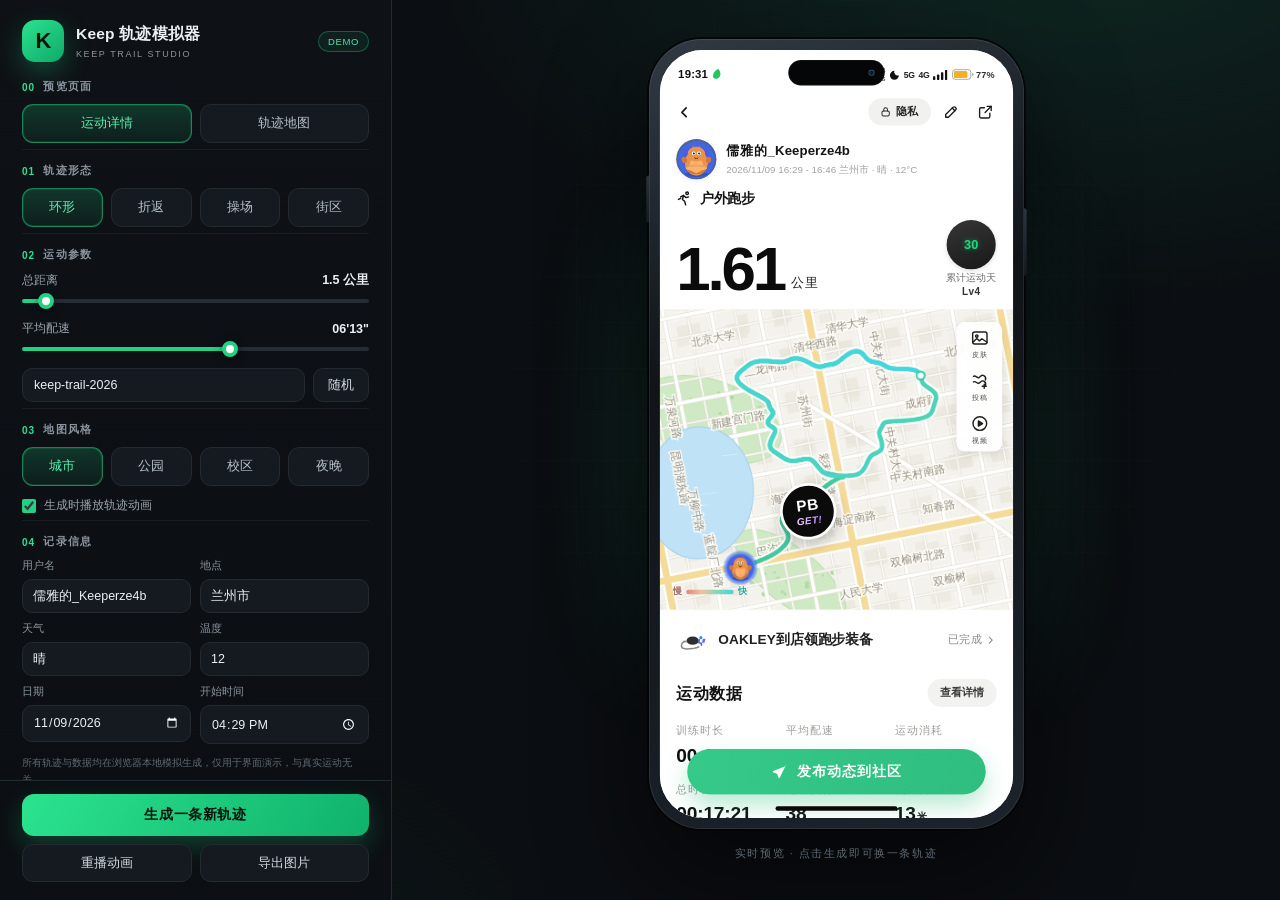
==== commit 36bb7ad7: "feat: update workspace Co-authored-by: traeagent <traeagent@users.noreply.github.com>" ====
--- a/keep-run/index.html
+++ b/keep-run/index.html
@@ -58,7 +58,7 @@
         <div class="chips" id="styleChips">
           <button class="chip active" data-v="city">城市</button>
           <button class="chip" data-v="park">公园</button>
-          <button class="chip" data-v="river">滨江</button>
+          <button class="chip" data-v="campus">校区</button>
           <button class="chip" data-v="night">夜晚</button>
         </div>
         <label class="checkbox"><input type="checkbox" id="animToggle" checked> 生成时播放轨迹动画</label>
@@ -74,6 +74,7 @@
               <option>晴</option>
               <option>多云</option>
               <option>阴</option>
+              <option>轻度雾霾…</option>
               <option>小雨</option>
               <option>微风</option>
             </select>
@@ -102,7 +103,7 @@
           <!-- ============ 运动详情 ============ -->
           <div class="view view-detail" id="viewDetail">
             <div class="statusbar">
-              <span>19:31</span>
+              <span class="sb-time">19:31<svg class="sb-leaf" width="14" height="14" viewBox="0 0 24 24" fill="none"><path d="M12 2c-5 3-8 8-8 13 0 3 2 5 5 5 5 0 9-4 9-9 0-3-1-6-3-9h-3Z" fill="#22C55E"/></svg></span>
               <div class="sb-icons">
                 <span class="sb-kb">114<br>KB/s</span>
                 <svg width="12" height="13" viewBox="0 0 24 24" fill="#111" aria-hidden="true"><path d="M21 12.8A9.8 9.8 0 1 1 11.2 3a7.7 7.7 0 0 0 9.8 9.8Z"/></svg>
@@ -136,7 +137,7 @@
 
             <div class="detail-scroll">
               <div class="profile">
-                <div class="avatar" id="avatarLetter">儒</div>
+                <div class="avatar-dino" id="avatarDino"></div>
                 <div class="profile-main">
                   <div class="profile-name" id="userName">儒雅的_Keeperze4b</div>
                   <div class="profile-meta" id="metaText">2026/11/09 16:29 - 16:46 兰州市 · 晴 · 12°C</div>
@@ -151,6 +152,11 @@
               <div class="dist-row">
                 <span class="dist-num" id="distNum">1.56</span>
                 <span class="dist-unit">公里</span>
+                <div class="keep-badge" id="keepBadge" hidden>
+                  <div class="badge-ico" id="keepBadgeIco"></div>
+                  <div class="badge-label" id="keepBadgeLabel">累计运动天</div>
+                  <div class="badge-sub" id="keepBadgeSub">Lv4</div>
+                </div>
               </div>
 
               <div class="map-block">
@@ -170,11 +176,14 @@
                   </button>
                 </div>
                 <div class="map-legend">慢<i></i><span class="fast">快</span></div>
-              </div>
-
-              <div class="banner">
-                <div class="banner-logo"><b>KEEP</b><em>超跑节</em></div>
-                <span class="banner-text">Keep超跑节，一起PB！</span>
+                <div class="pb-sticker pb-sticker-map" id="pbStickerMap" hidden>
+                  <b>PB</b><em>GET!</em>
+                </div>
+              </div>
+
+              <div class="banner" id="banner" hidden>
+                <svg width="36" height="36" viewBox="0 0 64 64" fill="none"><ellipse cx="32" cy="34" rx="12" ry="8" fill="#2F2F2F"/><path d="M20 36c-6-3-10 4-10 8 0 4 4 6 10 6 14 0 20-2 24-4" stroke="#888" stroke-width="3" stroke-linecap="round"/><circle cx="48" cy="28" r="3" fill="#2E90E2"/><path d="M45 32l-1 6 5 1v4" stroke="#3E6BE7" stroke-width="3" stroke-linecap="round" stroke-linejoin="round"/><path d="M52 30h5l-2 8h-5z" fill="#7E5BFF"/></svg>
+                <span class="banner-text" id="bannerText">OAKLEY到店领跑步装备</span>
                 <span class="banner-right">已完成
                   <svg width="13" height="13" viewBox="0 0 24 24" fill="none" stroke="currentColor" stroke-width="2.2" stroke-linecap="round" stroke-linejoin="round"><path d="M9 6l6 6-6 6"/></svg>
                 </span>
@@ -189,9 +198,9 @@
                 <div class="stat"><div class="k">训练时长</div><div class="v" id="statTime">00:09:45</div></div>
                 <div class="stat"><div class="k">平均配速</div><div class="v" id="statPace">06'13"</div></div>
                 <div class="stat"><div class="k">运动消耗</div><div class="v" id="statCal">101<small>千卡</small></div></div>
-                <div class="stat"><div class="k">总时长</div><div class="v" id="statTotal">00:16:41</div></div>
-                <div class="stat"><div class="k">运动负荷</div><div class="v" id="statLoad">32</div></div>
-                <div class="stat"><div class="k">爬升高度</div><div class="v" id="statElev">11<small>米</small></div></div>
+                <div class="stat"><div class="k" id="stat2K1">总时长</div><div class="v" id="statTotal">00:16:41</div></div>
+                <div class="stat"><div class="k" id="stat2K2">运动负荷</div><div class="v" id="statLoad">32</div></div>
+                <div class="stat"><div class="k" id="stat2K3">爬升高度</div><div class="v" id="statElev">11<small>米</small></div></div>
               </div>
             </div>
 
@@ -206,12 +215,12 @@
           <div class="view view-trail" id="viewTrail" hidden>
             <canvas class="trail-canvas" id="trailCanvas"></canvas>
             <div class="statusbar">
-              <span>18:41<span class="charge">↯</span></span>
+              <span class="sb-time">18:41<svg class="sb-leaf" width="14" height="14" viewBox="0 0 24 24" fill="none"><path d="M12 2c-5 3-8 8-8 13 0 3 2 5 5 5 5 0 9-4 9-9 0-3-1-6-3-9h-3Z" fill="#22C55E"/></svg></span>
               <div class="sb-icons">
                 <span class="sb-kb">2.30<br>KB/s</span>
+                <svg width="12" height="13" viewBox="0 0 24 24" fill="#111" aria-hidden="true"><path d="M21 12.8A9.8 9.8 0 1 1 11.2 3a7.7 7.7 0 0 0 9.8 9.8Z"/></svg>
                 <span class="sb-tag">5G</span>
                 <span class="sb-tag">4G</span>
-                <svg width="15" height="12" viewBox="0 0 24 24" fill="#111" aria-hidden="true"><path d="M12 19.5a1.8 1.8 0 1 0 0-3.6 1.8 1.8 0 0 0 0 3.6Zm-4.2-5.3a6.1 6.1 0 0 1 8.4 0l1.6-1.7a8.5 8.5 0 0 0-11.6 0l1.6 1.7Zm-3.4-3.5a10.9 10.9 0 0 1 15.2 0l1.6-1.7a13.2 13.2 0 0 0-18.4 0l1.6 1.7Z"/></svg>
                 <svg width="16" height="11" viewBox="0 0 16 11" fill="#111" aria-hidden="true"><rect x="0" y="7" width="2.6" height="4" rx=".8"/><rect x="4.4" y="5" width="2.6" height="6" rx=".8"/><rect x="8.8" y="2.6" width="2.6" height="8.4" rx=".8"/><rect x="13.2" y="0" width="2.6" height="11" rx=".8"/></svg>
                 <span class="sb-batt">
                   <svg width="24" height="12" viewBox="0 0 25 12" fill="none" aria-hidden="true"><rect x="0.5" y="0.5" width="21" height="11" rx="3.2" stroke="#111" stroke-opacity=".4"/><rect x="2" y="2" width="16.3" height="8" rx="1.8" fill="#F5B023"/><path d="M23.2 4v4a2.2 2.2 0 0 0 0-4Z" fill="#111" fill-opacity=".5"/></svg>
@@ -240,7 +249,7 @@
               </button>
             </div>
 
-            <div class="pb-sticker"><b>PB</b><em>GET!</em></div>
+            <div class="pb-sticker pb-sticker-trail" id="pbStickerTrail"><b>PB</b><em>GET!</em></div>
             <div class="map-legend">慢<i></i><span class="fast">快</span></div>
             <button class="locate-btn" aria-label="定位">
               <svg width="21" height="21" viewBox="0 0 24 24" fill="none" stroke="currentColor" stroke-width="1.9" stroke-linecap="round"><circle cx="12" cy="12" r="6.4"/><path d="M12 2v3.2M12 18.8V22M2 12h3.2M18.8 12H22"/><circle cx="12" cy="12" r="1.6" fill="currentColor" stroke="none"/></svg>
--- a/keep-run/style.css
+++ b/keep-run/style.css
@@ -168,6 +168,8 @@
   height:46px;flex:none;display:flex;align-items:center;justify-content:space-between;
   padding:8px 20px 0;font-size:12.5px;font-weight:600;color:#111;letter-spacing:.2px;
 }
+.sb-time{display:flex;align-items:center;gap:3px}
+.sb-leaf{display:inline-block;flex:none;vertical-align:middle}
 .sb-icons{display:flex;align-items:center;gap:4px}
 .sb-icons svg{display:block}
 .sb-net{display:flex;align-items:flex-end;gap:3px;margin-left:2px}
@@ -187,19 +189,89 @@
 }
 .detail-scroll{flex:1;overflow-y:auto;overflow-x:hidden;scrollbar-width:none;padding-bottom:96px}
 .detail-scroll::-webkit-scrollbar{display:none}
+
+/* 玩偶头像 */
 .profile{display:flex;align-items:center;gap:11px;padding:8px 18px 12px}
-.avatar{
-  width:42px;height:42px;border-radius:50%;flex:none;background:#EFEFED;
-  display:grid;place-items:center;color:#9B9B98;font-size:19px;font-weight:600;
-}
+.avatar-dino{
+  width:44px;height:44px;border-radius:50%;flex:none;position:relative;
+  background:linear-gradient(160deg,#6A5C48,#3F372A);
+  display:grid;place-items:center;overflow:hidden;
+  box-shadow:0 2px 6px rgba(0,0,0,.08);
+}
+.avatar-dino::before{
+  /* dinosaur face (orange plush) */
+  content:'';position:absolute;
+  width:72%;height:66%;top:18%;left:14%;
+  background:#E8924A;border-radius:46% 46% 42% 42% / 40% 40% 52% 52%;
+  box-shadow:inset 0 -2px 0 rgba(0,0,0,.12);
+}
+.avatar-dino::after{
+  content:'';position:absolute;width:54%;height:16%;bottom:20%;left:23%;
+  background:#FDB06A;border-radius:50%;
+  box-shadow:inset 0 2px 0 rgba(0,0,0,.08);
+}
+/* 眼睛 */
+.avatar-dino .dino-eye,
+.avatar-dino .dino-eye-r{
+  position:absolute;width:20%;height:22%;top:28%;background:#181818;border-radius:50%;
+}
+.avatar-dino .dino-eye{left:26%}
+.avatar-dino .dino-eye-r{right:26%}
+.avatar-dino .dino-eye::before,
+.avatar-dino .dino-eye-r::before{
+  content:'';position:absolute;width:40%;height:40%;top:25%;left:25%;background:#fff;border-radius:50%;
+}
+
 .profile-main{min-width:0}
 .profile-name{font-size:14.5px;font-weight:600;color:#151515;letter-spacing:.1px;white-space:nowrap;overflow:hidden;text-overflow:ellipsis}
-.profile-meta{font-size:11px;color:#A2A2A0;margin-top:4px;white-space:nowrap;overflow:hidden;text-overflow:ellipsis;letter-spacing:.1px}
+.profile-meta{font-size:10.8px;color:#A2A2A0;margin-top:4px;white-space:nowrap;overflow:hidden;text-overflow:ellipsis;letter-spacing:0}
 .act-row{display:flex;align-items:center;gap:7px;padding:0 18px;font-size:15px;font-weight:700;color:#141414}
 .act-row svg{flex:none}
 .dist-row{display:flex;align-items:flex-end;gap:8px;padding:10px 18px 14px}
-.dist-num{font-size:64px;line-height:.92;font-weight:900;letter-spacing:-3px;color:#0B0B0B;font-variant-numeric:tabular-nums}
+.dist-num{font-size:68px;line-height:.9;font-weight:900;letter-spacing:-3.5px;color:#0B0B0B;font-variant-numeric:tabular-nums}
 .dist-unit{font-size:14px;font-weight:500;color:#1E1E1E;padding-bottom:5px;letter-spacing:1px}
+
+/* Keep 等级徽章 */
+.keep-badge{
+  margin-left:auto;display:flex;flex-direction:column;align-items:center;gap:1px;flex:none;
+  padding-top:4px;
+}
+.keep-badge .badge-ico{
+  width:54px;height:54px;border-radius:14px;background:#1C1C1C;
+  display:flex;align-items:center;justify-content:center;color:#fff;
+  position:relative;overflow:hidden;
+  box-shadow:0 2px 6px rgba(0,0,0,.12);
+}
+.keep-badge .badge-ico.type-weekly{
+  background:linear-gradient(140deg,#FFD23D,#C9992A);
+  clip-path:polygon(50% 0,100% 25%,100% 75%,50% 100%,0 75%,0 25%);
+  border-radius:0;
+  width:58px;height:62px;
+}
+.keep-badge .badge-ico.type-weekly::before{
+  content:'Weekly';font-size:6px;font-weight:700;letter-spacing:.5px;color:#8C4B00;
+}
+.keep-badge .badge-ico.type-weekly::after{
+  content:'3';position:absolute;font-size:26px;font-weight:900;color:#fff;top:50%;left:50%;
+  transform:translate(-50%,-30%);
+  background:linear-gradient(140deg,#4466CC,#6A44D6);
+  width:34px;height:34px;border-radius:50%;display:grid;place-items:center;
+  box-shadow:0 2px 6px rgba(0,0,0,.35);
+}
+.keep-badge .badge-ico.type-level{
+  background:linear-gradient(160deg,#363636,#181818);
+  border-radius:50%;
+}
+.keep-badge .badge-ico.type-level::before{
+  content:'30';font-size:14px;font-weight:900;color:#1CDA7A;
+  text-shadow:0 0 6px rgba(28,218,122,.55);
+}
+.keep-badge .badge-label{
+  font-size:10.5px;color:#6E6E6C;letter-spacing:.2px;margin-top:2px;
+}
+.keep-badge .badge-sub{
+  font-size:11px;color:#333;font-weight:700;letter-spacing:.4px;
+}
 
 /* 全宽地图 */
 .map-block{position:relative;width:100%;height:330px;background:#F7F5EE;flex:none}
@@ -217,21 +289,27 @@
   font-size:10px;font-weight:600;color:#A46A6A;text-shadow:0 1px 0 rgba(255,255,255,.6);
 }
 .map-legend .fast{color:#2EA79E}
-.map-legend i{display:block;width:44px;height:5px;border-radius:3px;
+.map-legend i{display:block;width:52px;height:5px;border-radius:3px;
   background:linear-gradient(90deg,#D98A7B,#F0C29A 32%,#7ED9C0 68%,#45D2DA);
 }
 
-/* 超跑节 banner */
+/* 轨迹地图 PB 贴纸 (detail 页上也出现) */
+.pb-sticker{
+  position:absolute;width:62px;height:62px;border-radius:50%;
+  background:#0B0B0B;border:3px solid #fff;transform:rotate(-7deg);
+  display:flex;flex-direction:column;align-items:center;justify-content:center;
+  box-shadow:0 6px 16px rgba(0,0,0,.22);line-height:1;
+}
+.pb-sticker b{font-size:17px;font-weight:900;color:#fff;letter-spacing:.5px}
+.pb-sticker em{font-style:italic;font-size:11px;font-weight:900;letter-spacing:.4px;
+  background:linear-gradient(90deg,#F3D0FF,#BB8CFF);-webkit-background-clip:text;background-clip:text;color:transparent;margin-top:3px}
+.pb-sticker-map{left:34%;top:58%;z-index:11}
+.pb-sticker-trail{left:28%;top:44%;z-index:11}
+
+/* 超跑节 / OAKLEY banner */
 .banner{display:flex;align-items:center;gap:10px;padding:15px 18px;background:#fff}
-.banner-logo{
-  width:34px;height:34px;border-radius:50%;flex:none;
-  background:linear-gradient(140deg,#6D2BF5,#B03BFF);display:flex;flex-direction:column;
-  align-items:center;justify-content:center;color:#fff;line-height:1;
-}
-.banner-logo b{font-size:7px;letter-spacing:.5px}
-.banner-logo em{font-style:normal;font-size:5.5px;transform:scale(.9);margin-top:1px;letter-spacing:.2px}
-.banner-text{font-size:15px;font-weight:800;color:#5A1FD1;letter-spacing:.2px}
-.banner-right{margin-left:auto;display:flex;align-items:center;gap:2px;font-size:12.5px;color:#8B8B88}
+.banner-text{flex:1;font-size:15px;font-weight:700;color:#202020;letter-spacing:.2px}
+.banner-right{display:flex;align-items:center;gap:2px;font-size:12.5px;color:#8B8B88}
 .stats-head{display:flex;align-items:center;justify-content:space-between;padding:10px 18px 4px}
 .stats-head h3{font-size:18px;font-weight:800;letter-spacing:.2px;color:#121212}
 .stats-head span{
@@ -260,7 +338,6 @@
 .view-trail{background:#F7F5EE}
 .trail-canvas{position:absolute;inset:0;width:100%;height:100%;display:block}
 .view-trail .statusbar{position:absolute;top:0;left:0;right:0;z-index:12;background:transparent}
-.charge{display:inline-flex;align-items:center;justify-content:center;width:14px;height:14px;border-radius:4px;background:#22C55E;color:#fff;font-size:10px;font-weight:800;margin-left:5px;vertical-align:1px}
 .trail-back{
   position:absolute;left:17px;top:60px;width:38px;height:38px;border-radius:50%;
   background:#0C0C0C;border:none;color:#fff;display:grid;place-items:center;z-index:14;
@@ -268,7 +345,7 @@
 }
 .trail-title{
   position:absolute;top:64px;left:50%;transform:translateX(-50%);
-  font-family:"STKaiti","KaiTi","Kaiti SC",var(--font);
+  font-family:"STKaiti","KaiTi","KaiTi SC",var(--font);
   font-size:20px;font-weight:600;color:#1B1B1B;letter-spacing:2px;z-index:13;
   text-shadow:0 1px 0 rgba(255,255,255,.85);white-space:nowrap;
 }
@@ -285,15 +362,6 @@
   border-radius:999px;padding:7px 17px;letter-spacing:1px;z-index:12;
   -webkit-backdrop-filter:blur(4px);backdrop-filter:blur(4px);
 }
-.pb-sticker{
-  position:absolute;left:29%;top:45%;width:66px;height:66px;border-radius:50%;
-  background:#0B0B0B;border:3px solid #fff;z-index:11;transform:rotate(-7deg);
-  display:flex;flex-direction:column;align-items:center;justify-content:center;
-  box-shadow:0 6px 16px rgba(0,0,0,.22);line-height:1;
-}
-.pb-sticker b{font-size:16px;font-weight:900;color:#fff;letter-spacing:.5px}
-.pb-sticker em{font-style:italic;font-size:10.5px;font-weight:900;letter-spacing:.4px;
-  background:linear-gradient(90deg,#F3D0FF,#BB8CFF);-webkit-background-clip:text;background-clip:text;color:transparent;margin-top:3px}
 
 /* toast / modal */
 .toast{
